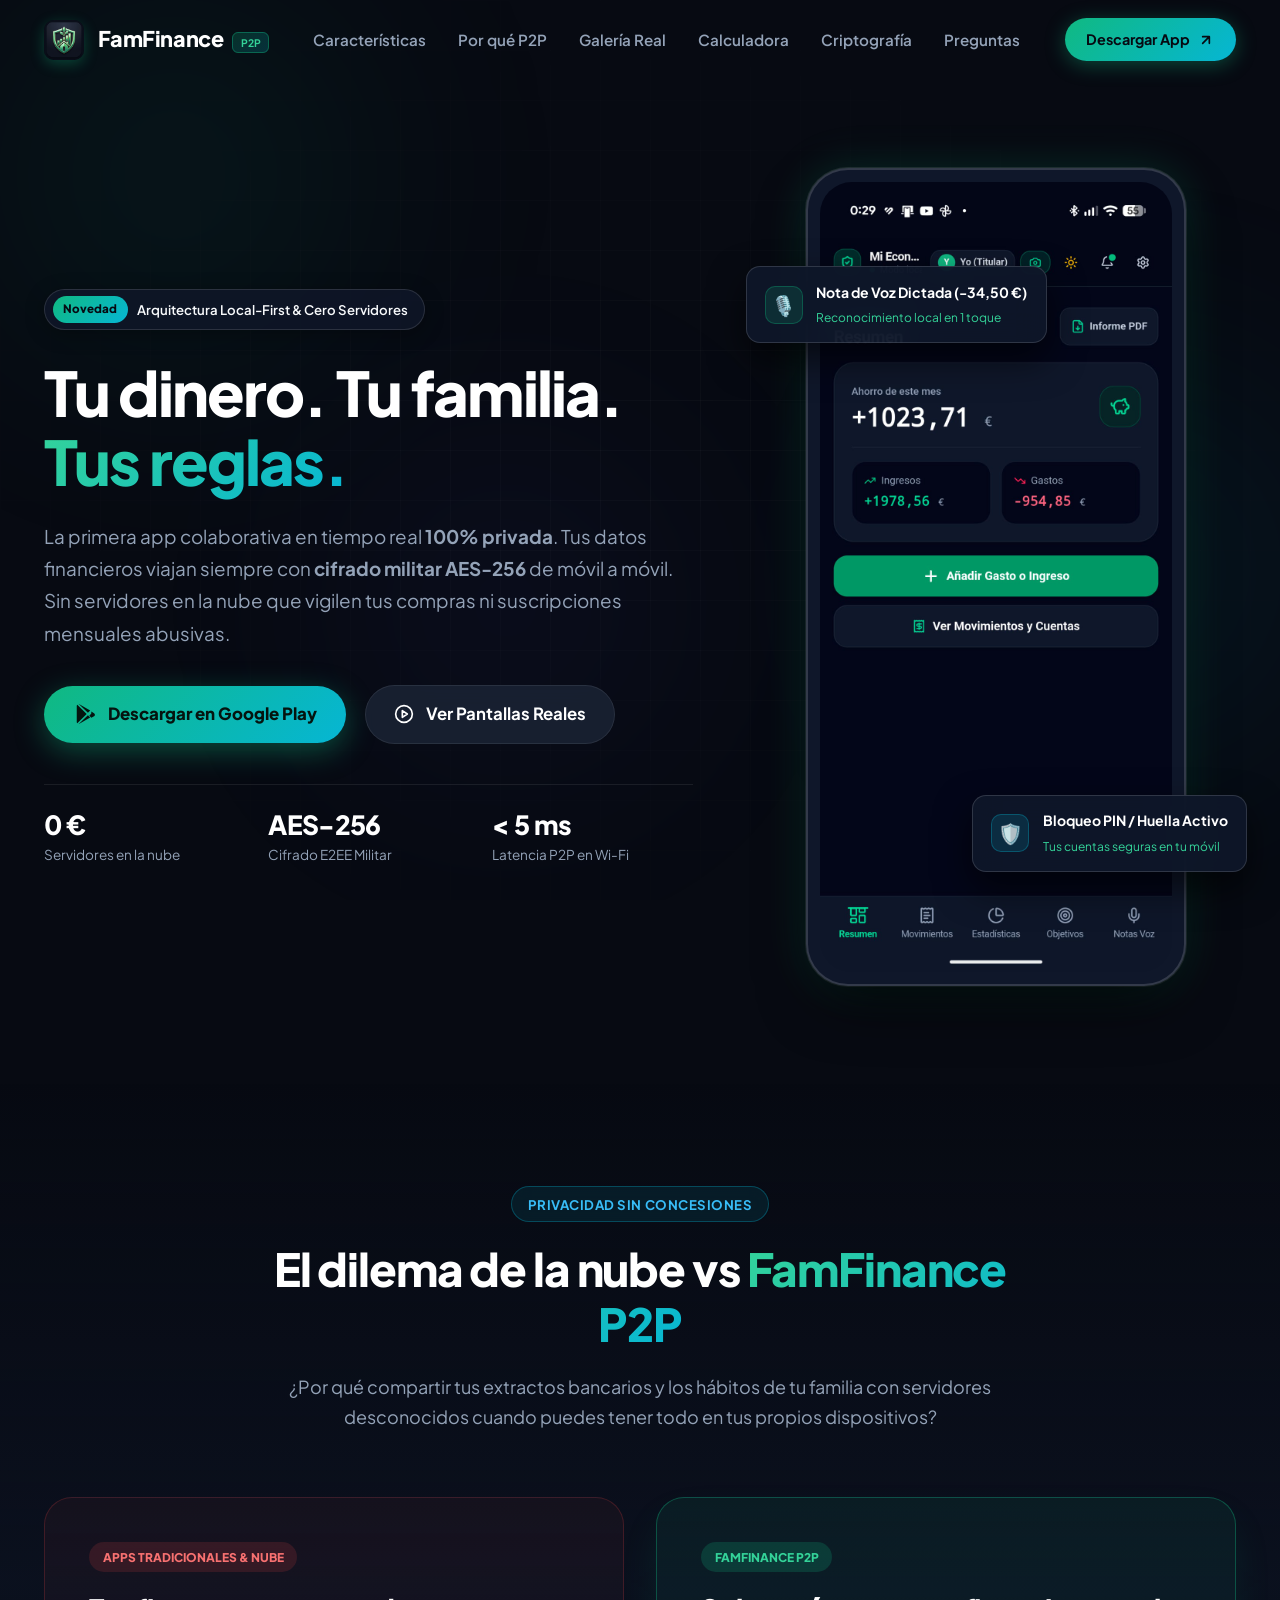
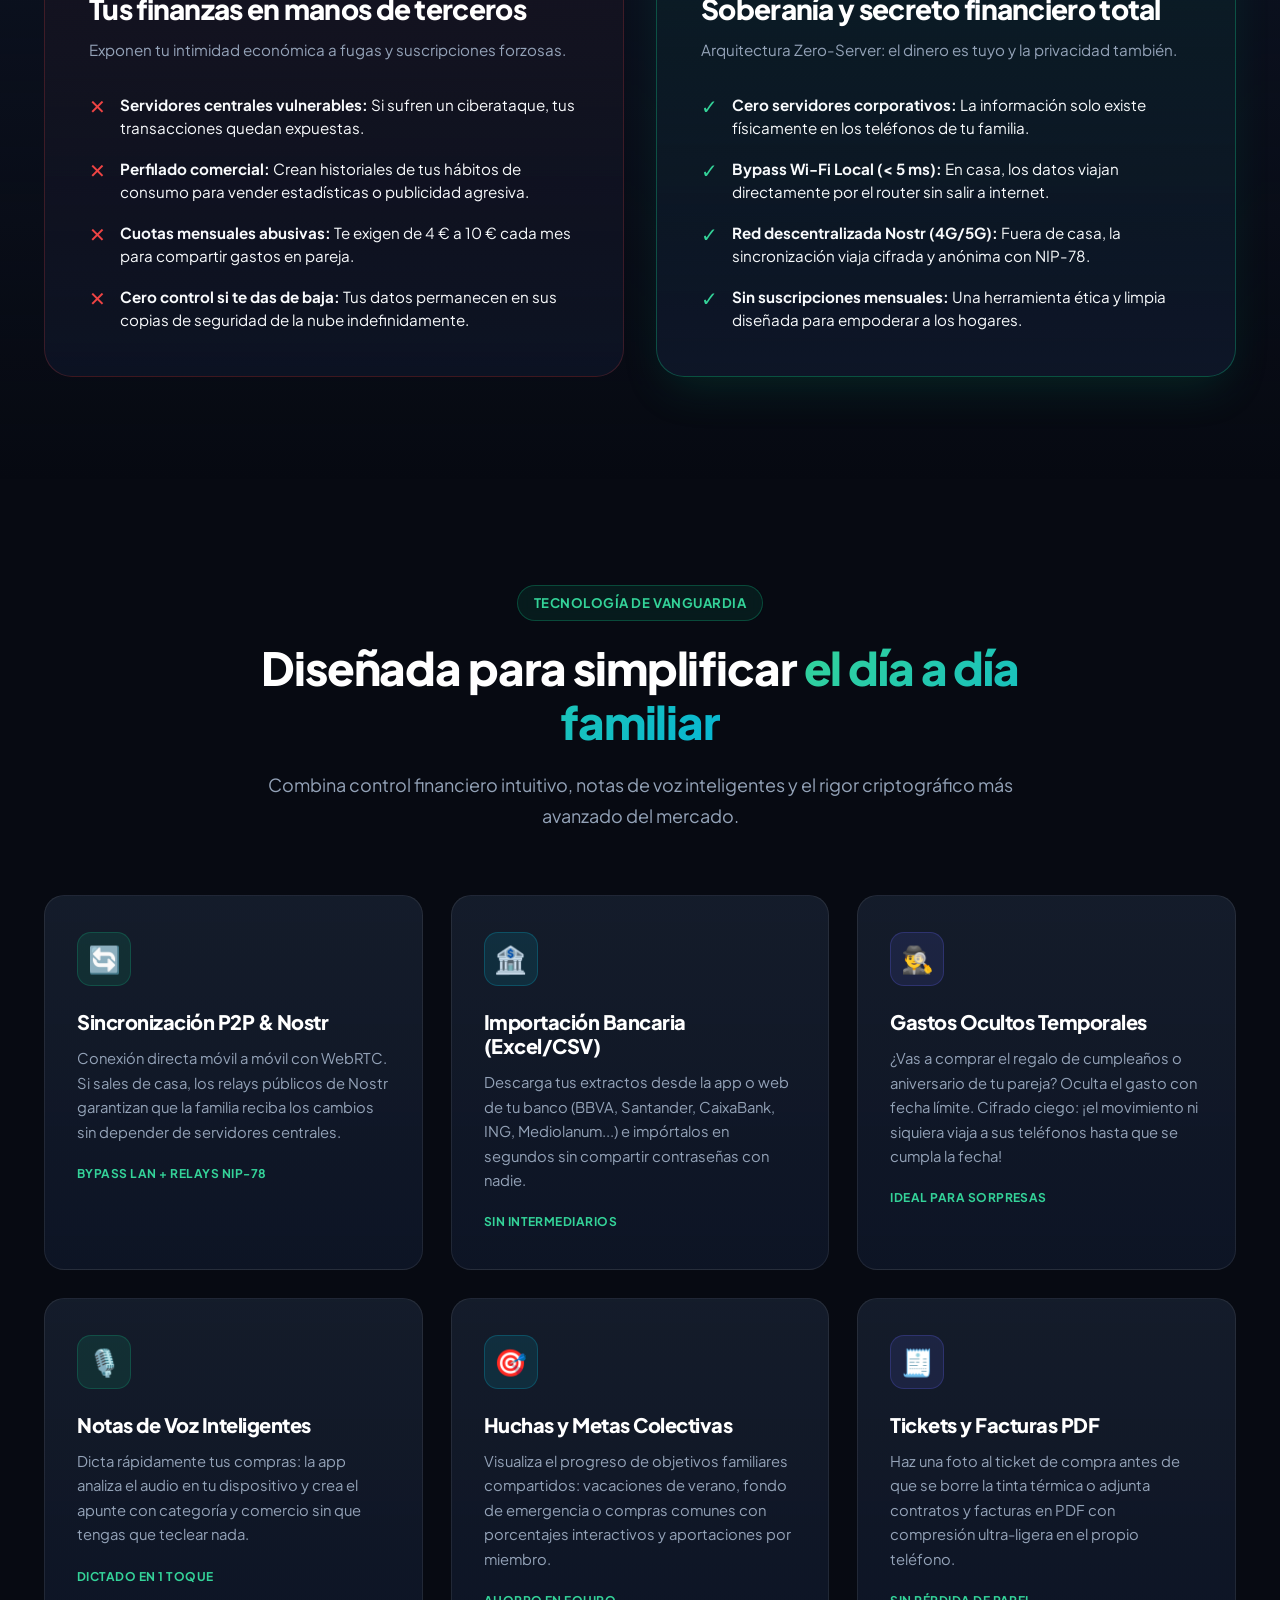
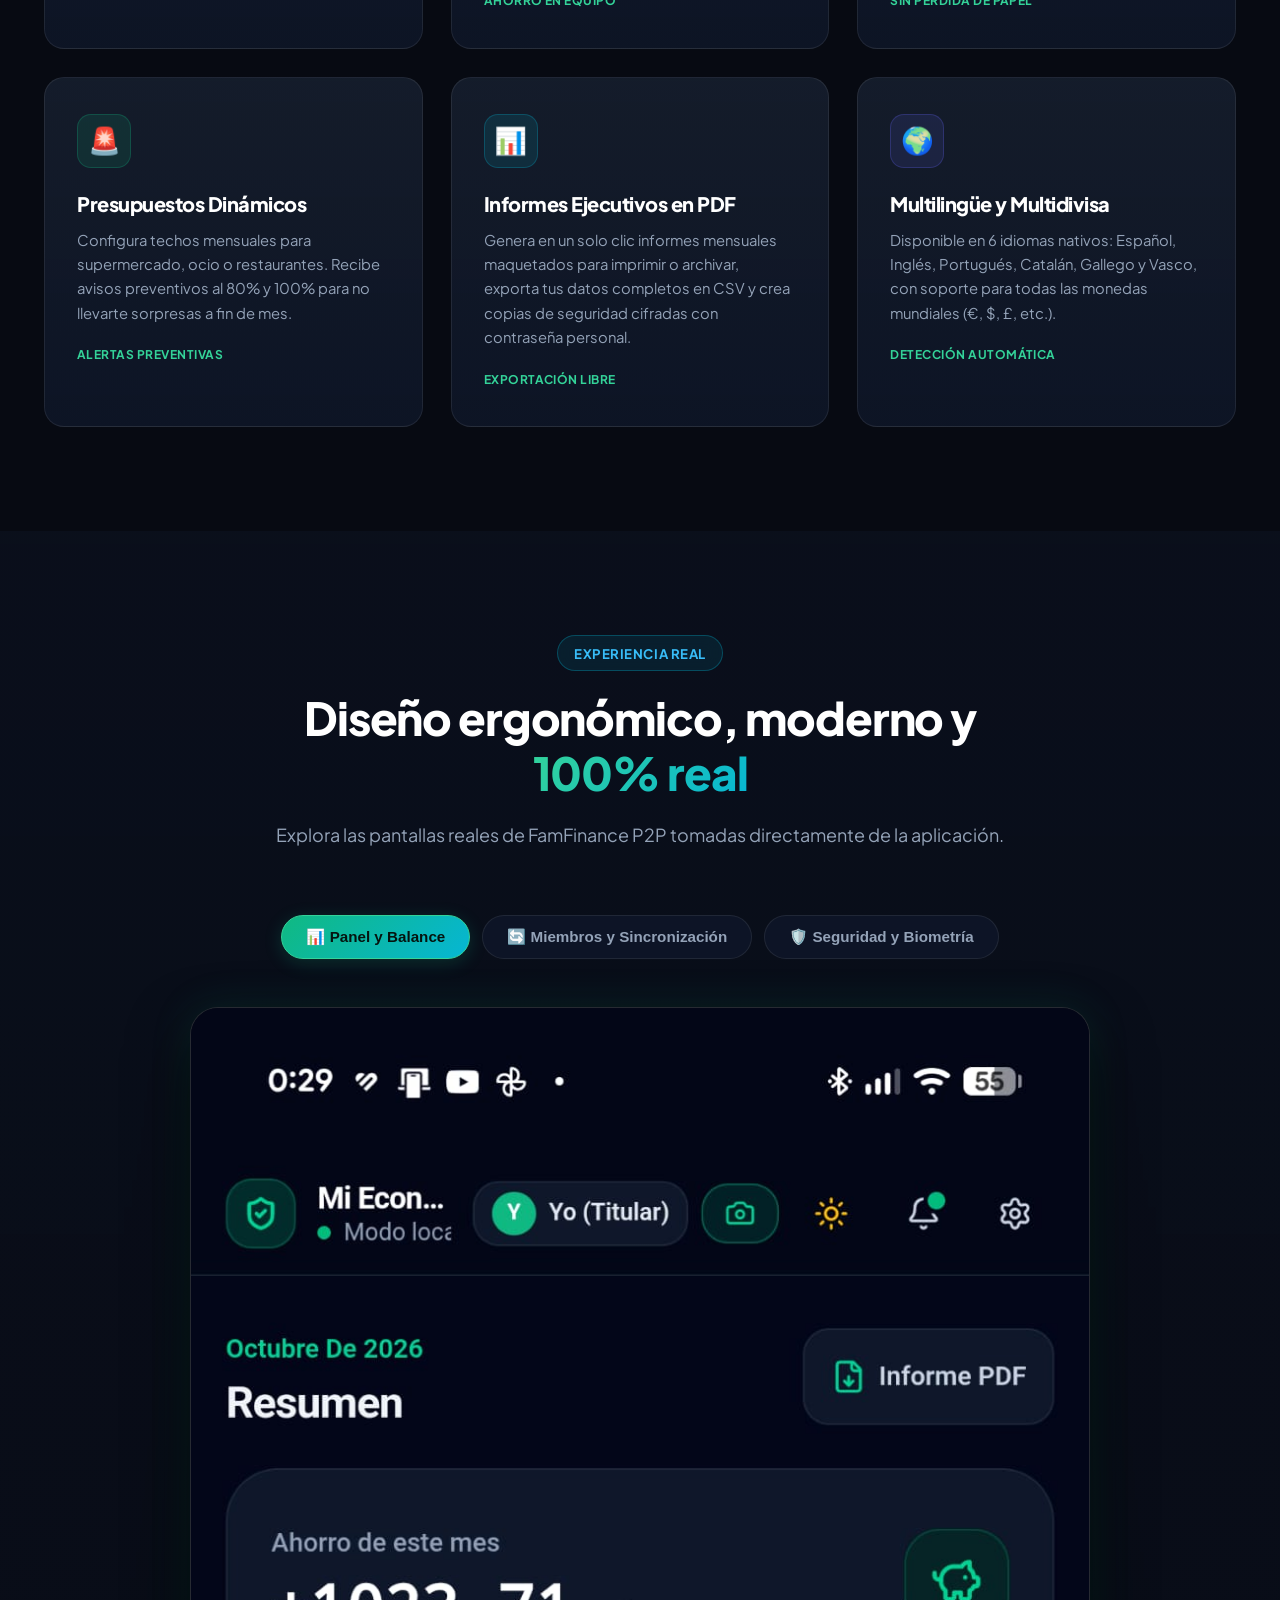
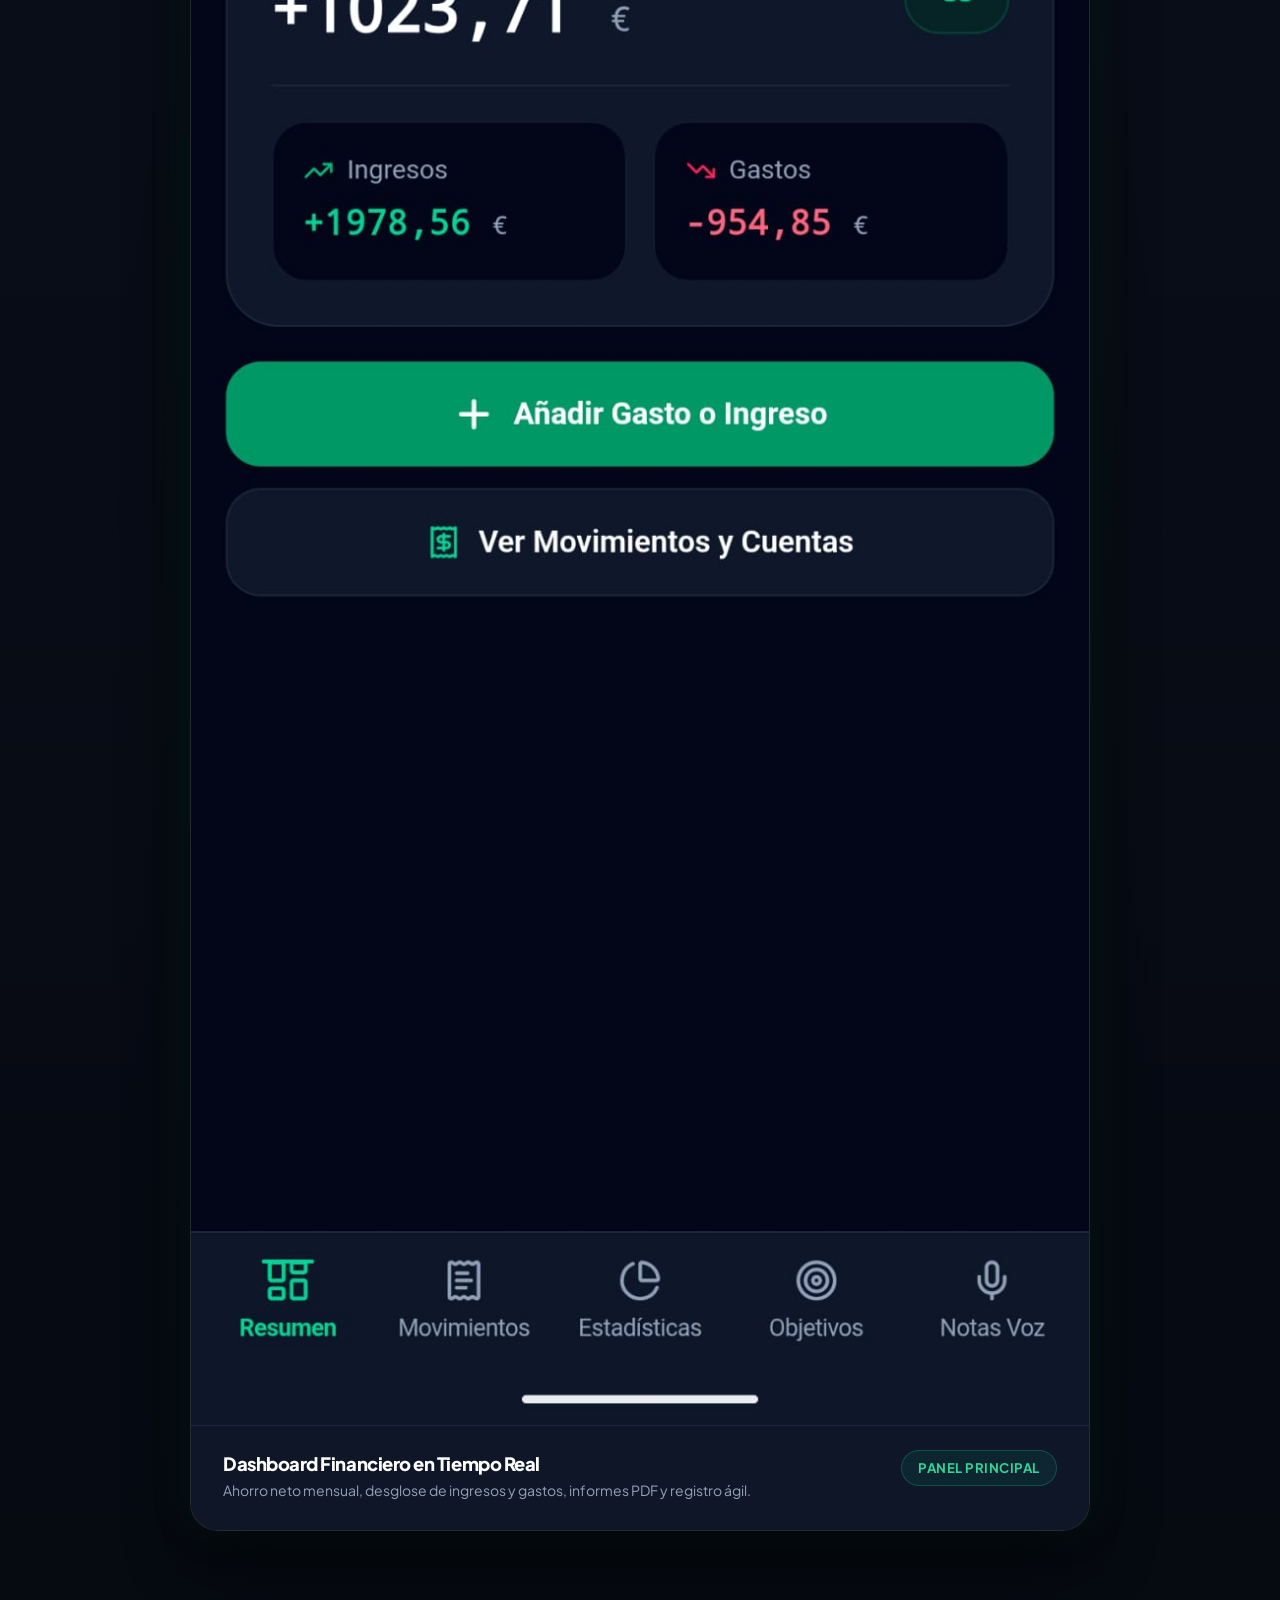
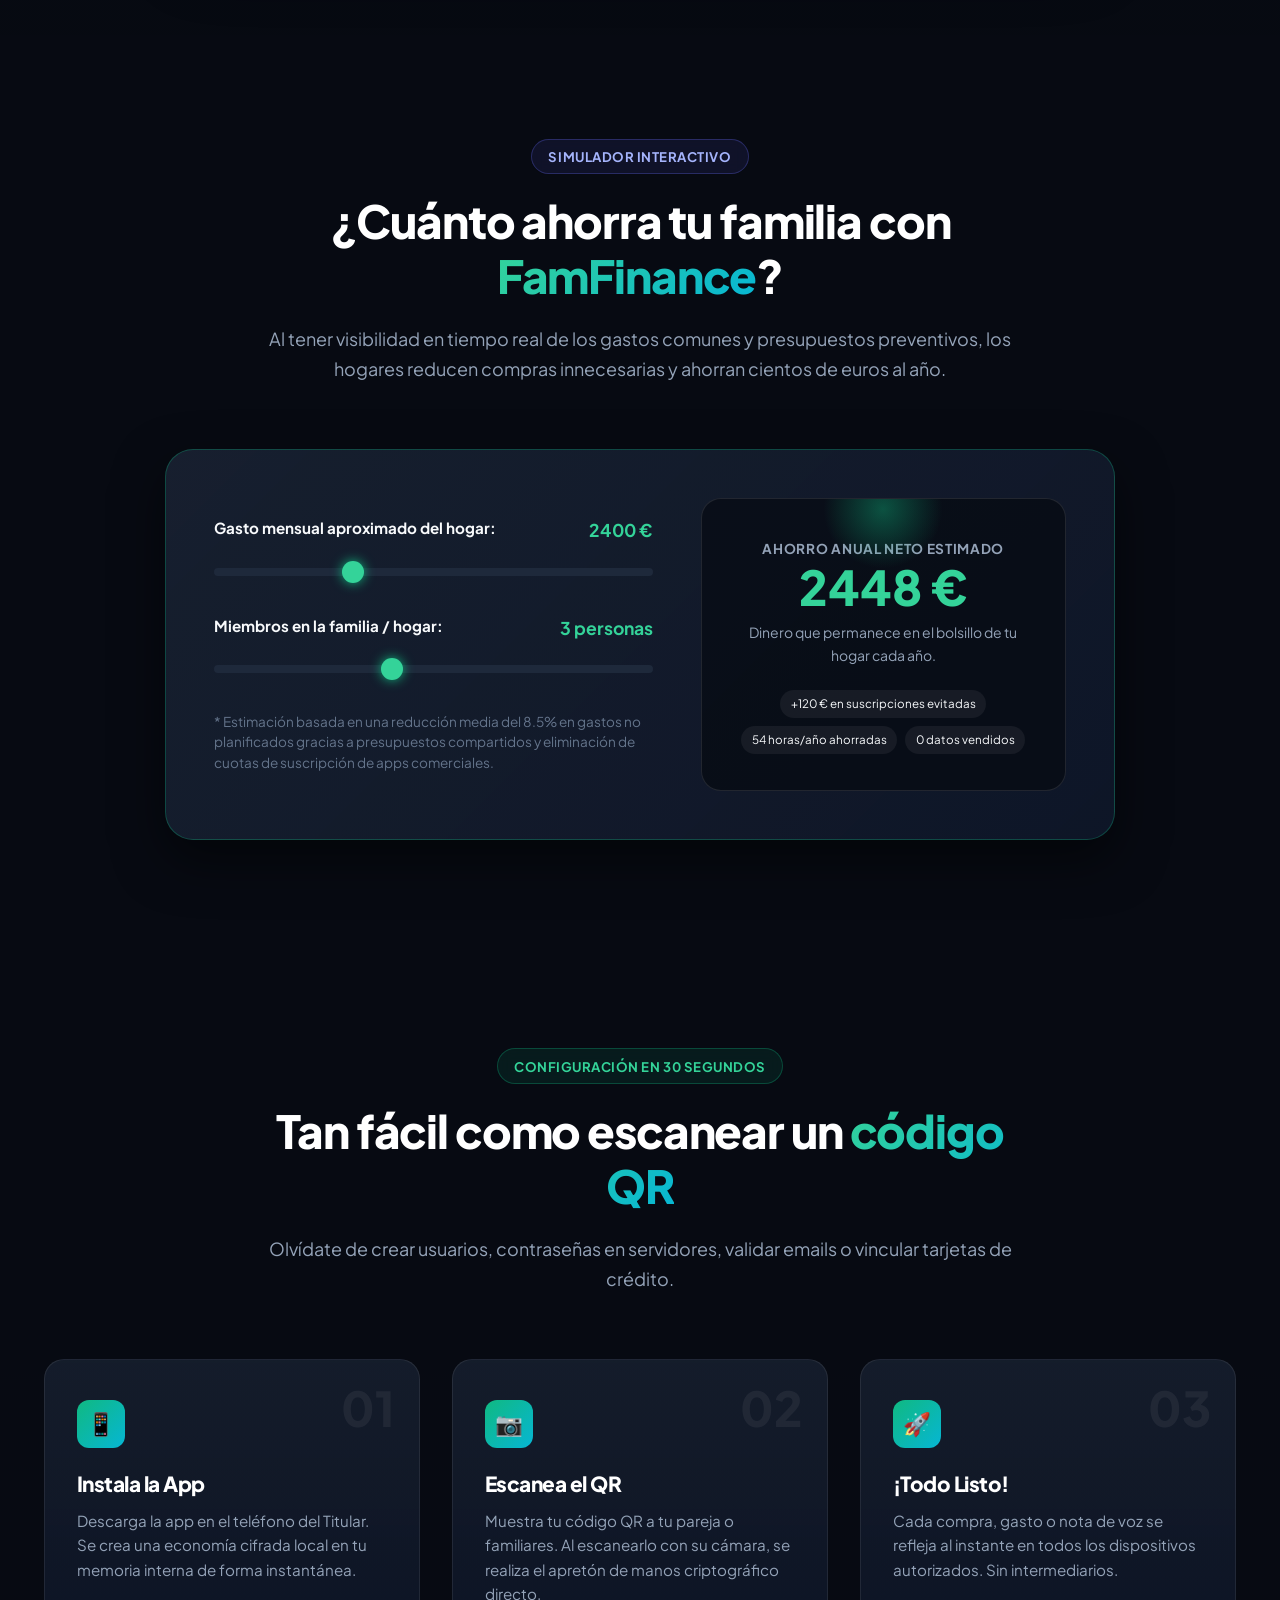
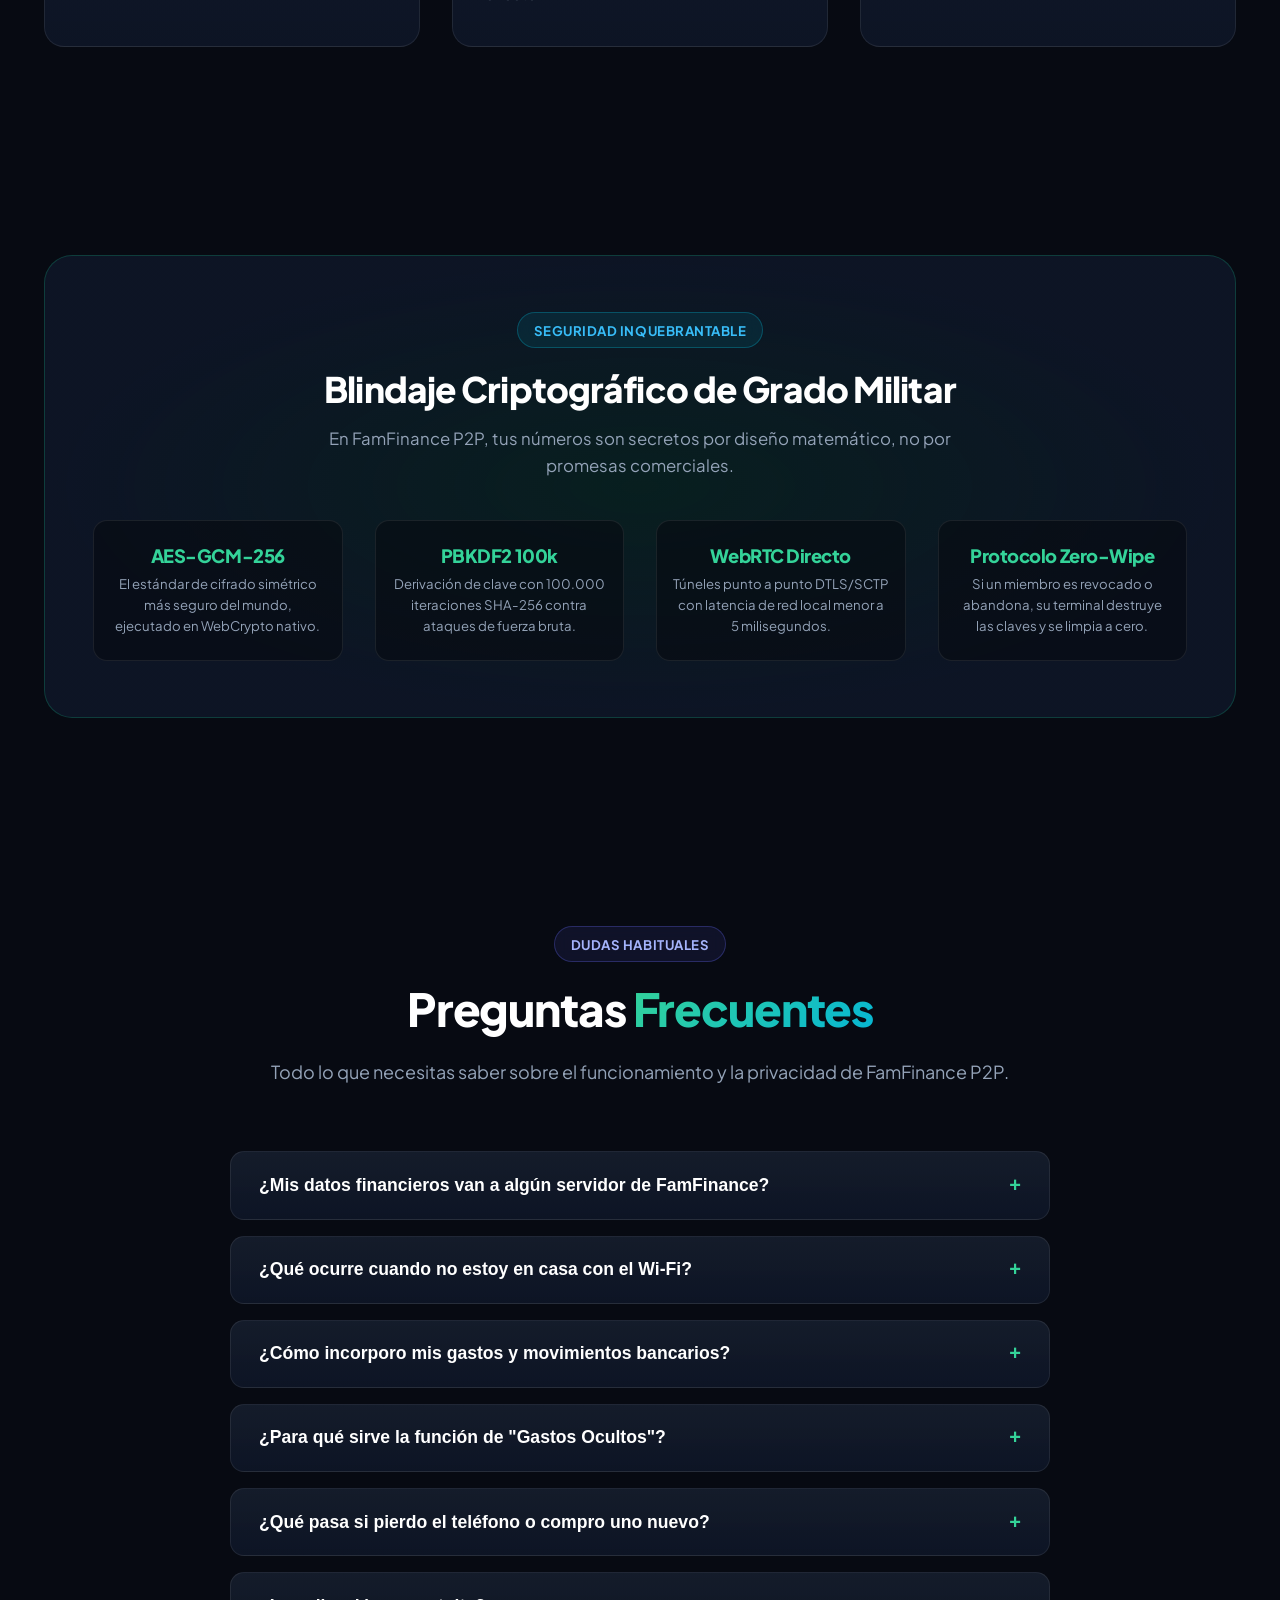
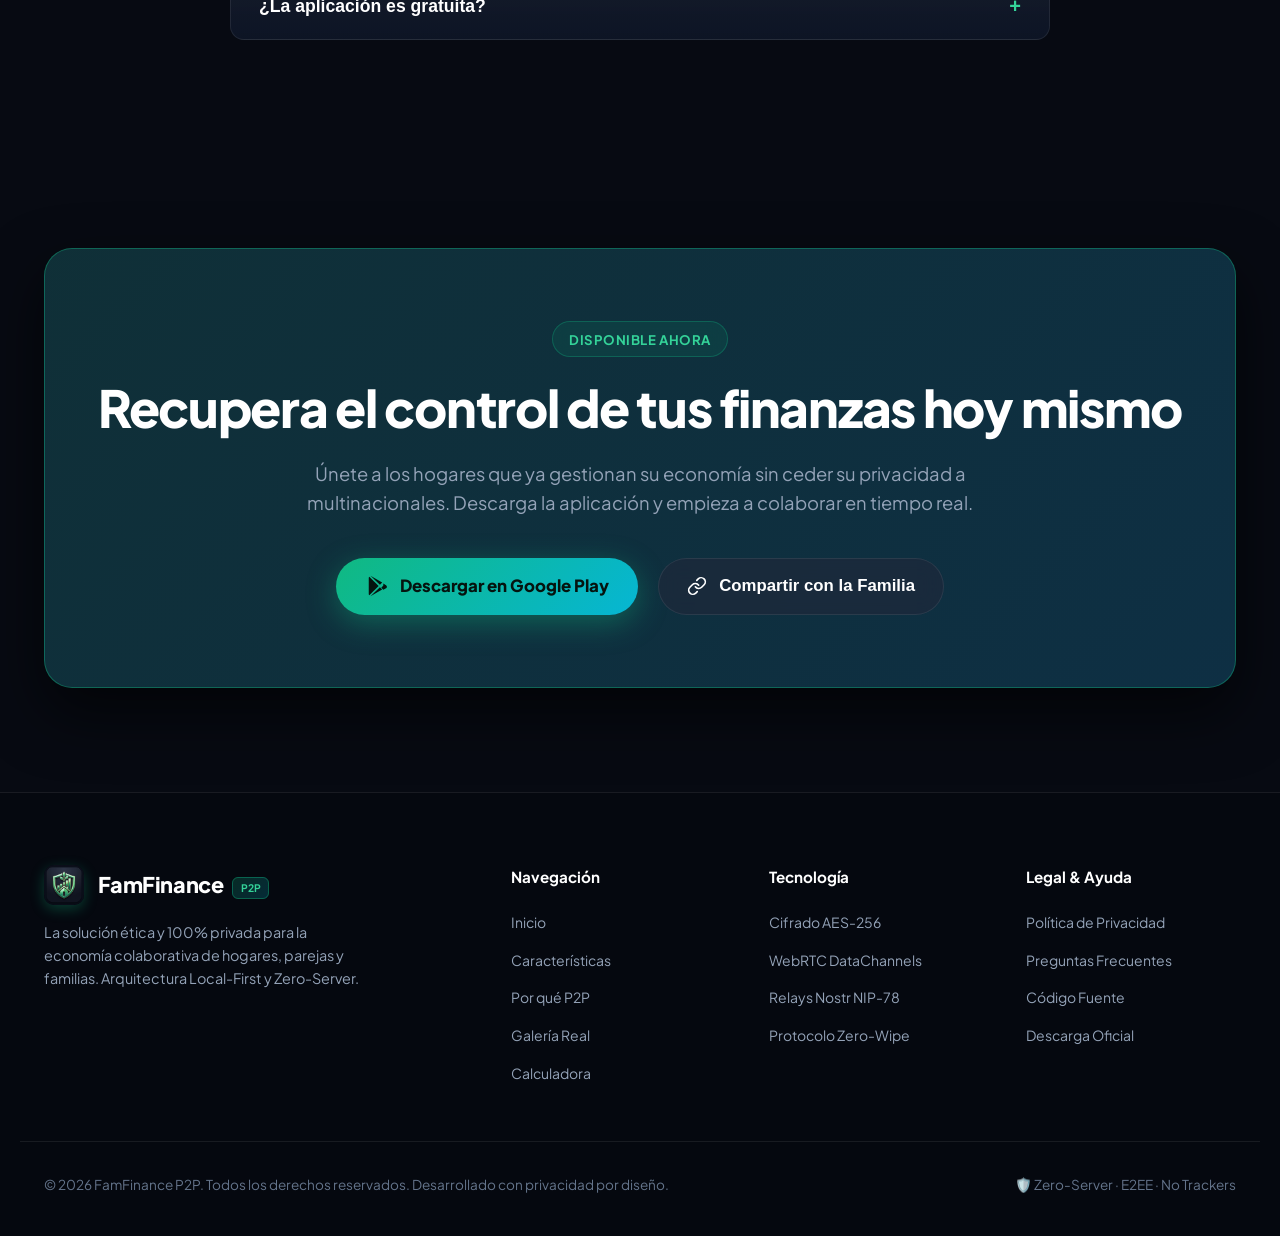
==== index.html @ a3e3767e "fix: actualizar capturas reales de la aplicacion y ajustar textos reales de importacion bancaria y p" ====
<!DOCTYPE html>
<html lang="es">
<head>
  <meta charset="UTF-8" />
  <meta name="viewport" content="width=device-width, initial-scale=1.0" />
  <title>FamFinance P2P — Tu dinero, tu familia, tus reglas | Finanzas Privadas Zero-Server</title>
  
  <!-- SEO Meta Tags -->
  <meta name="description" content="FamFinance P2P es la primera app española de finanzas colaborativas en tiempo real 100% privada. Sin servidores centrales, con cifrado AES-256 de extremo a extremo, sincronización por Wi-Fi y Nostr, notas de voz inteligentes e importación de extractos bancarios." />
  <meta name="keywords" content="finanzas familiares, app gastos compartidos, finanzas privadas, p2p, zero-server, cifrado aes-256, control de gastos parejas, importacion extractos bancarios, finanzas sin nube" />
  <meta name="author" content="FamFinance Team" />
  
  <!-- Open Graph / Facebook / WhatsApp -->
  <meta property="og:type" content="website" />
  <meta property="og:url" content="https://famfinance.app/" />
  <meta property="og:title" content="FamFinance P2P — La Revolución de la Economía Familiar Privada" />
  <meta property="og:description" content="Gestiona los gastos de tu hogar en tiempo real con tu pareja o familia. 100% privado, sin servidores en la nube y con sincronización directa de móvil a móvil." />
  <meta property="og:image" content="assets/banner.png" />

  <!-- Twitter Meta Tags -->
  <meta name="twitter:card" content="summary_large_image" />
  <meta name="twitter:title" content="FamFinance P2P — Tu Dinero, Tu Familia, Tus Reglas" />
  <meta name="twitter:description" content="Finanzas colaborativas sin servidores centrales. Cifrado militar AES-256, notas de voz y sincronización P2P directa." />
  <meta name="twitter:image" content="assets/banner.png" />

  <link rel="icon" type="image/png" href="assets/icon.png" />
  <link rel="preconnect" href="https://fonts.googleapis.com">
  <link rel="preconnect" href="https://fonts.gstatic.com" crossorigin>
  <link href="https://fonts.googleapis.com/css2?family=Plus+Jakarta+Sans:wght@400;500;600;700;800&display=swap" rel="stylesheet">
  <link rel="stylesheet" href="styles.css" />
</head>
<body>

  <!-- Ambient Animated Lighting -->
  <div class="bg-ambient-lights" aria-hidden="true">
    <div class="ambient-orb orb-1"></div>
    <div class="ambient-orb orb-2"></div>
    <div class="ambient-orb orb-3"></div>
    <div class="bg-grid-overlay"></div>
  </div>

  <!-- Header / Navigation Bar -->
  <header>
    <nav class="site-nav" id="siteNavbar">
      <div class="container nav-container">
        <a href="#inicio" class="brand-logo" id="navLogo">
          <img src="assets/icon.png" alt="FamFinance Logo" class="logo-img" width="40" height="40" />
          <span>FamFinance <span class="brand-badge">P2P</span></span>
        </a>

        <ul class="nav-links" id="navLinks">
          <li><a href="#caracteristicas" class="nav-link">Características</a></li>
          <li><a href="#comparativa" class="nav-link">Por qué P2P</a></li>
          <li><a href="#capturas" class="nav-link">Galería Real</a></li>
          <li><a href="#calculadora" class="nav-link">Calculadora</a></li>
          <li><a href="#seguridad" class="nav-link">Criptografía</a></li>
          <li><a href="#faq" class="nav-link">Preguntas</a></li>
        </ul>

        <div class="nav-actions">
          <a href="#descarga" class="btn-nav-cta" id="navCtaBtn">
            <span>Descargar App</span>
            <svg width="16" height="16" viewBox="0 0 24 24" fill="none" stroke="currentColor" stroke-width="2.5" stroke-linecap="round" stroke-linejoin="round"><path d="M7 17l9.2-9.2M17 17V7H7"/></svg>
          </a>
          <button class="mobile-toggle" id="mobileToggle" aria-label="Abrir menú de navegación">
            <svg width="24" height="24" viewBox="0 0 24 24" fill="none" stroke="currentColor" stroke-width="2"><path d="M4 6h16M4 12h16M4 18h16"/></svg>
          </button>
        </div>
      </div>
    </nav>
  </header>

  <main>
    <!-- HERO SECTION -->
    <section class="hero-section" id="inicio">
      <div class="container hero-grid">
        <div class="hero-content">
          <div class="hero-pill">
            <span class="hero-pill-badge">Novedad</span>
            <span>Arquitectura Local-First & Cero Servidores</span>
          </div>

          <h1 class="hero-title">
            Tu dinero. Tu familia. <br />
            <span class="gradient-text">Tus reglas.</span>
          </h1>

          <p class="hero-description">
            La primera app colaborativa en tiempo real <strong>100% privada</strong>. Tus datos financieros viajan siempre con <strong>cifrado militar AES-256</strong> de móvil a móvil. Sin servidores en la nube que vigilen tus compras ni suscripciones mensuales abusivas.
          </p>

          <div class="hero-cta-group">
            <a href="#descarga" class="btn-primary" id="heroDownloadBtn">
              <svg width="22" height="22" viewBox="0 0 24 24" fill="currentColor"><path d="M3.609 1.814L13.793 12 3.61 22.186a2.057 2.057 0 0 1-.61-1.46V3.274c0-.573.227-1.1.609-1.46zM15.207 13.414l2.42 2.42-12.756 7.378 10.336-9.798zm2.42-5.242l-2.42 2.42L4.871.794l12.756 7.378zM18.89 9.336l2.96 1.71a1.91 1.91 0 0 1 0 3.308l-2.96 1.71-2.18-2.18 2.18-2.548z"/></svg>
              <span>Descargar en Google Play</span>
            </a>
            
            <a href="#capturas" class="btn-secondary" id="heroDemoBtn">
              <svg width="20" height="20" viewBox="0 0 24 24" fill="none" stroke="currentColor" stroke-width="2" stroke-linecap="round" stroke-linejoin="round"><circle cx="12" cy="12" r="10"/><polygon points="10 8 16 12 10 16 10 8"/></svg>
              <span>Ver Pantallas Reales</span>
            </a>
          </div>

          <div class="hero-stats">
            <div class="stat-item">
              <h4>0 €</h4>
              <p>Servidores en la nube</p>
            </div>
            <div class="stat-item">
              <h4>AES-256</h4>
              <p>Cifrado E2EE Militar</p>
            </div>
            <div class="stat-item">
              <h4>&lt; 5 ms</h4>
              <p>Latencia P2P en Wi-Fi</p>
            </div>
          </div>
        </div>

        <!-- Phone Mockup Visual (Real Screenshot) -->
        <div class="hero-visual">
          <div class="mockup-container">
            <!-- Floating Real App Card 1 -->
            <div class="floating-card card-top-left">
              <div class="float-content">
                <div class="float-icon emerald">🎙️</div>
                <div class="float-text">
                  <strong>Nota de Voz Dictada (-34,50 €)</strong>
                  <span>Reconocimiento local en 1 toque</span>
                </div>
              </div>
            </div>

            <!-- Floating Real App Card 2 -->
            <div class="floating-card card-bottom-right">
              <div class="float-content">
                <div class="float-icon cyan">🛡️</div>
                <div class="float-text">
                  <strong>Bloqueo PIN / Huella Activo</strong>
                  <span>Tus cuentas seguras en tu móvil</span>
                </div>
              </div>
            </div>

            <div class="phone-frame">
              <div class="phone-screen">
                <img src="assets/screenshot-dashboard.jpg" alt="Captura real del panel de control de FamFinance P2P" width="360" height="780" loading="eager" />
              </div>
            </div>
          </div>
        </div>
      </div>
    </section>

    <!-- COMPARISON SECTION: TRADITIONAL VS P2P -->
    <section class="comparison-section" id="comparativa">
      <div class="container">
        <div class="section-header">
          <div class="section-badge blue">Privacidad Sin Concesiones</div>
          <h2 class="section-title">El dilema de la nube vs <span class="gradient-text">FamFinance P2P</span></h2>
          <p class="section-subtitle">
            ¿Por qué compartir tus extractos bancarios y los hábitos de tu familia con servidores desconocidos cuando puedes tener todo en tus propios dispositivos?
          </p>
        </div>

        <div class="comparison-grid">
          <!-- Apps Tradicionales -->
          <div class="compare-card danger">
            <span class="compare-badge">Apps Tradicionales & Nube</span>
            <h3 class="compare-title">Tus finanzas en manos de terceros</h3>
            <p class="compare-desc">Exponen tu intimidad económica a fugas y suscripciones forzosas.</p>
            
            <ul class="compare-list">
              <li>
                <span class="icon-x">✕</span>
                <span><strong>Servidores centrales vulnerables:</strong> Si sufren un ciberataque, tus transacciones quedan expuestas.</span>
              </li>
              <li>
                <span class="icon-x">✕</span>
                <span><strong>Perfilado comercial:</strong> Crean historiales de tus hábitos de consumo para vender estadísticas o publicidad agresiva.</span>
              </li>
              <li>
                <span class="icon-x">✕</span>
                <span><strong>Cuotas mensuales abusivas:</strong> Te exigen de 4 € a 10 € cada mes para compartir gastos en pareja.</span>
              </li>
              <li>
                <span class="icon-x">✕</span>
                <span><strong>Cero control si te das de baja:</strong> Tus datos permanecen en sus copias de seguridad de la nube indefinidamente.</span>
              </li>
            </ul>
          </div>

          <!-- FamFinance P2P -->
          <div class="compare-card success">
            <span class="compare-badge">FamFinance P2P</span>
            <h3 class="compare-title">Soberanía y secreto financiero total</h3>
            <p class="compare-desc">Arquitectura Zero-Server: el dinero es tuyo y la privacidad también.</p>

            <ul class="compare-list">
              <li>
                <span class="icon-check">✓</span>
                <span><strong>Cero servidores corporativos:</strong> La información solo existe físicamente en los teléfonos de tu familia.</span>
              </li>
              <li>
                <span class="icon-check">✓</span>
                <span><strong>Bypass Wi-Fi Local (&lt; 5 ms):</strong> En casa, los datos viajan directamente por el router sin salir a internet.</span>
              </li>
              <li>
                <span class="icon-check">✓</span>
                <span><strong>Red descentralizada Nostr (4G/5G):</strong> Fuera de casa, la sincronización viaja cifrada y anónima con NIP-78.</span>
              </li>
              <li>
                <span class="icon-check">✓</span>
                <span><strong>Sin suscripciones mensuales:</strong> Una herramienta ética y limpia diseñada para empoderar a los hogares.</span>
              </li>
            </ul>
          </div>
        </div>
      </div>
    </section>

    <!-- FEATURES SHOWCASE -->
    <section class="features-section" id="caracteristicas">
      <div class="container">
        <div class="section-header">
          <div class="section-badge">Tecnología de Vanguardia</div>
          <h2 class="section-title">Diseñada para simplificar <span class="gradient-text">el día a día familiar</span></h2>
          <p class="section-subtitle">
            Combina control financiero intuitivo, notas de voz inteligentes y el rigor criptográfico más avanzado del mercado.
          </p>
        </div>

        <div class="features-grid">
          <!-- Feature 1 -->
          <article class="feature-card">
            <div class="feature-icon-box">🔄</div>
            <h3>Sincronización P2P & Nostr</h3>
            <p>Conexión directa móvil a móvil con WebRTC. Si sales de casa, los relays públicos de Nostr garantizan que la familia reciba los cambios sin depender de servidores centrales.</p>
            <span class="feature-tag">Bypass LAN + Relays NIP-78</span>
          </article>

          <!-- Feature 2 -->
          <article class="feature-card">
            <div class="feature-icon-box cyan">🏦</div>
            <h3>Importación Bancaria (Excel/CSV)</h3>
            <p>Descarga tus extractos desde la app o web de tu banco (BBVA, Santander, CaixaBank, ING, Mediolanum...) e impórtalos en segundos sin compartir contraseñas con nadie.</p>
            <span class="feature-tag">Sin Intermediarios</span>
          </article>

          <!-- Feature 3 -->
          <article class="feature-card">
            <div class="feature-icon-box indigo">🕵️‍♂️</div>
            <h3>Gastos Ocultos Temporales</h3>
            <p>¿Vas a comprar el regalo de cumpleaños o aniversario de tu pareja? Oculta el gasto con fecha límite. Cifrado ciego: ¡el movimiento ni siquiera viaja a sus teléfonos hasta que se cumpla la fecha!</p>
            <span class="feature-tag">Ideal para Sorpresas</span>
          </article>

          <!-- Feature 4 -->
          <article class="feature-card">
            <div class="feature-icon-box">🎙️</div>
            <h3>Notas de Voz Inteligentes</h3>
            <p>Dicta rápidamente tus compras: la app analiza el audio en tu dispositivo y crea el apunte con categoría y comercio sin que tengas que teclear nada.</p>
            <span class="feature-tag">Dictado en 1 Toque</span>
          </article>

          <!-- Feature 5 -->
          <article class="feature-card">
            <div class="feature-icon-box cyan">🎯</div>
            <h3>Huchas y Metas Colectivas</h3>
            <p>Visualiza el progreso de objetivos familiares compartidos: vacaciones de verano, fondo de emergencia o compras comunes con porcentajes interactivos y aportaciones por miembro.</p>
            <span class="feature-tag">Ahorro en Equipo</span>
          </article>

          <!-- Feature 6 -->
          <article class="feature-card">
            <div class="feature-icon-box indigo">🧾</div>
            <h3>Tickets y Facturas PDF</h3>
            <p>Haz una foto al ticket de compra antes de que se borre la tinta térmica o adjunta contratos y facturas en PDF con compresión ultra-ligera en el propio teléfono.</p>
            <span class="feature-tag">Sin Pérdida de Papel</span>
          </article>

          <!-- Feature 7 -->
          <article class="feature-card">
            <div class="feature-icon-box">🚨</div>
            <h3>Presupuestos Dinámicos</h3>
            <p>Configura techos mensuales para supermercado, ocio o restaurantes. Recibe avisos preventivos al 80% y 100% para no llevarte sorpresas a fin de mes.</p>
            <span class="feature-tag">Alertas Preventivas</span>
          </article>

          <!-- Feature 8 -->
          <article class="feature-card">
            <div class="feature-icon-box cyan">📊</div>
            <h3>Informes Ejecutivos en PDF</h3>
            <p>Genera en un solo clic informes mensuales maquetados para imprimir o archivar, exporta tus datos completos en CSV y crea copias de seguridad cifradas con contraseña personal.</p>
            <span class="feature-tag">Exportación Libre</span>
          </article>

          <!-- Feature 9 -->
          <article class="feature-card">
            <div class="feature-icon-box indigo">🌍</div>
            <h3>Multilingüe y Multidivisa</h3>
            <p>Disponible en 6 idiomas nativos: Español, Inglés, Portugués, Catalán, Gallego y Vasco, con soporte para todas las monedas mundiales (€, $, £, etc.).</p>
            <span class="feature-tag">Detección Automática</span>
          </article>
        </div>
      </div>
    </section>

    <!-- REAL SCREENSHOTS GALLERY -->
    <section class="gallery-section" id="capturas">
      <div class="container">
        <div class="section-header">
          <div class="section-badge blue">Experiencia Real</div>
          <h2 class="section-title">Diseño ergonómico, moderno y <span class="gradient-text">100% real</span></h2>
          <p class="section-subtitle">
            Explora las pantallas reales de FamFinance P2P tomadas directamente de la aplicación.
          </p>
        </div>

        <div class="tabs-container">
          <button class="tab-btn active" data-target="viewDashboard">
            <span>📊 Panel y Balance</span>
          </button>
          <button class="tab-btn" data-target="viewP2p">
            <span>🔄 Miembros y Sincronización</span>
          </button>
          <button class="tab-btn" data-target="viewBanks">
            <span>🛡️ Seguridad y Biometría</span>
          </button>
        </div>

        <div class="gallery-display">
          <!-- View 1: Real Dashboard -->
          <div class="gallery-view active" id="viewDashboard">
            <img src="assets/screenshot-dashboard.jpg" alt="Captura real del panel de balance de FamFinance" width="900" height="1950" loading="lazy" />
            <div class="gallery-caption">
              <div>
                <h4>Dashboard Financiero en Tiempo Real</h4>
                <p>Ahorro neto mensual, desglose de ingresos y gastos, informes PDF y registro ágil.</p>
              </div>
              <span class="section-badge">Panel Principal</span>
            </div>
          </div>

          <!-- View 2: Real P2P Members -->
          <div class="gallery-view" id="viewP2p">
            <img src="assets/screenshot-p2p.jpg" alt="Captura real de gestión de miembros y vínculo QR" width="900" height="1950" loading="lazy" />
            <div class="gallery-caption">
              <div>
                <h4>Vínculo Familiar Instantáneo por Código QR</h4>
                <p>Emparejamiento directo entre teléfonos autorizados por el Titular sin servidores centrales.</p>
              </div>
              <span class="section-badge blue">Red P2P</span>
            </div>
          </div>

          <!-- View 3: Real Security & Biometrics -->
          <div class="gallery-view" id="viewBanks">
            <img src="assets/screenshot-banks.jpg" alt="Captura real de ajustes de seguridad, bloqueo con huella y configuración" width="900" height="1950" loading="lazy" />
            <div class="gallery-caption">
              <div>
                <h4>Protección Biométrica y Control del Hogar</h4>
                <p>Bloqueo con huella dactilar o PIN local, moneda, modo oscuro y copias de seguridad cifradas.</p>
              </div>
              <span class="section-badge purple">Blindaje Local</span>
            </div>
          </div>
        </div>
      </div>
    </section>

    <!-- INTERACTIVE SAVINGS CALCULATOR -->
    <section class="calculator-section" id="calculadora">
      <div class="container">
        <div class="section-header">
          <div class="section-badge purple">Simulador Interactivo</div>
          <h2 class="section-title">¿Cuánto ahorra tu familia con <span class="gradient-text">FamFinance</span>?</h2>
          <p class="section-subtitle">
            Al tener visibilidad en tiempo real de los gastos comunes y presupuestos preventivos, los hogares reducen compras innecesarias y ahorran cientos de euros al año.
          </p>
        </div>

        <div class="calculator-card">
          <div class="calc-grid">
            <div class="calc-inputs">
              <!-- Slider 1 -->
              <div class="calc-control">
                <div class="calc-label">
                  <span>Gasto mensual aproximado del hogar:</span>
                  <span id="budgetValue">2.400 €</span>
                </div>
                <input type="range" id="calcBudget" min="800" max="6000" step="100" value="2400" aria-label="Gasto mensual del hogar" />
              </div>

              <!-- Slider 2 -->
              <div class="calc-control">
                <div class="calc-label">
                  <span>Miembros en la familia / hogar:</span>
                  <span id="membersValue">3 personas</span>
                </div>
                <input type="range" id="calcMembers" min="1" max="6" step="1" value="3" aria-label="Miembros de la familia" />
              </div>

              <p style="color: var(--text-muted); font-size: 0.85rem; line-height: 1.5;">
                * Estimación basada en una reducción media del 8.5% en gastos no planificados gracias a presupuestos compartidos y eliminación de cuotas de suscripción de apps comerciales.
              </p>
            </div>

            <div class="calc-result-box">
              <span class="calc-result-title">Ahorro anual neto estimado</span>
              <div class="calc-big-number" id="calcResultAmount">2.448 €</div>
              <p>Dinero que permanece en el bolsillo de tu hogar cada año.</p>

              <div class="calc-badge-row">
                <span class="calc-badge" id="calcSubsSaved">+60 € en suscripciones evitadas</span>
                <span class="calc-badge" id="calcHoursSaved">54 horas/año ahorradas</span>
                <span class="calc-badge">0 datos vendidos</span>
              </div>
            </div>
          </div>
        </div>
      </div>
    </section>

    <!-- HOW IT WORKS -->
    <section class="steps-section" id="como-funciona">
      <div class="container">
        <div class="section-header">
          <div class="section-badge">Configuración en 30 Segundos</div>
          <h2 class="section-title">Tan fácil como escanear un <span class="gradient-text">código QR</span></h2>
          <p class="section-subtitle">
            Olvídate de crear usuarios, contraseñas en servidores, validar emails o vincular tarjetas de crédito.
          </p>
        </div>

        <div class="steps-grid">
          <div class="step-card">
            <span class="step-number">01</span>
            <div class="step-icon">📱</div>
            <h3>Instala la App</h3>
            <p>Descarga la app en el teléfono del Titular. Se crea una economía cifrada local en tu memoria interna de forma instantánea.</p>
          </div>

          <div class="step-card">
            <span class="step-number">02</span>
            <div class="step-icon">📷</div>
            <h3>Escanea el QR</h3>
            <p>Muestra tu código QR a tu pareja o familiares. Al escanearlo con su cámara, se realiza el apretón de manos criptográfico directo.</p>
          </div>

          <div class="step-card">
            <span class="step-number">03</span>
            <div class="step-icon">🚀</div>
            <h3>¡Todo Listo!</h3>
            <p>Cada compra, gasto o nota de voz se refleja al instante en todos los dispositivos autorizados. Sin intermediarios.</p>
          </div>
        </div>
      </div>
    </section>

    <!-- CRYPTOGRAPHY & SECURITY -->
    <section class="security-section" id="seguridad">
      <div class="container">
        <div class="security-banner">
          <div style="text-align: center; max-width: 680px; margin: 0 auto;">
            <div class="section-badge blue">Seguridad Inquebrantable</div>
            <h2 style="font-size: 2.2rem; margin-bottom: 1rem;">Blindaje Criptográfico de Grado Militar</h2>
            <p style="color: var(--text-secondary); font-size: 1.05rem;">
              En FamFinance P2P, tus números son secretos por diseño matemático, no por promesas comerciales.
            </p>
          </div>

          <div class="security-grid">
            <div class="sec-pill">
              <h4>AES-GCM-256</h4>
              <p>El estándar de cifrado simétrico más seguro del mundo, ejecutado en WebCrypto nativo.</p>
            </div>

            <div class="sec-pill">
              <h4>PBKDF2 100k</h4>
              <p>Derivación de clave con 100.000 iteraciones SHA-256 contra ataques de fuerza bruta.</p>
            </div>

            <div class="sec-pill">
              <h4>WebRTC Directo</h4>
              <p>Túneles punto a punto DTLS/SCTP con latencia de red local menor a 5 milisegundos.</p>
            </div>

            <div class="sec-pill">
              <h4>Protocolo Zero-Wipe</h4>
              <p>Si un miembro es revocado o abandona, su terminal destruye las claves y se limpia a cero.</p>
            </div>
          </div>
        </div>
      </div>
    </section>

    <!-- FAQ SECTION -->
    <section class="faq-section" id="faq">
      <div class="container">
        <div class="section-header">
          <div class="section-badge purple">Dudas Habituales</div>
          <h2 class="section-title">Preguntas <span class="gradient-text">Frecuentes</span></h2>
          <p class="section-subtitle">
            Todo lo que necesitas saber sobre el funcionamiento y la privacidad de FamFinance P2P.
          </p>
        </div>

        <div class="faq-container">
          <!-- FAQ 1 -->
          <div class="faq-item">
            <button class="faq-question">
              <span>¿Mis datos financieros van a algún servidor de FamFinance?</span>
              <span class="faq-icon">+</span>
            </button>
            <div class="faq-answer">
              <p><strong>Absolutamente no.</strong> FamFinance P2P no tiene servidor propio ni base de datos central en la nube. Tus datos se guardan exclusivamente en el almacenamiento físico de los teléfonos de tu familia. Ni siquiera los desarrolladores de la app tenemos forma de acceder o conocer tus gastos.</p>
            </div>
          </div>

          <!-- FAQ 2 -->
          <div class="faq-item">
            <button class="faq-question">
              <span>¿Qué ocurre cuando no estoy en casa con el Wi-Fi?</span>
              <span class="faq-icon">+</span>
            </button>
            <div class="faq-answer">
              <p>Cuando estás fuera de casa en 4G o 5G, la aplicación utiliza la red pública y descentralizada de relays de <strong>Nostr</strong> mediante eventos efímeros cifrados (NIP-78). Los paquetes viajan con un identificador ciego que nadie puede descifrar, y en cuanto vuelves a la red local se reactiva el bypass P2P directo.</p>
            </div>
          </div>

          <!-- FAQ 3 -->
          <div class="faq-item">
            <button class="faq-question">
              <span>¿Cómo incorporo mis gastos y movimientos bancarios?</span>
              <span class="faq-icon">+</span>
            </button>
            <div class="faq-answer">
              <p>Puedes registrar compras sobre la marcha dictándolas con tu voz, fotografiando tickets y facturas en PDF, o importando directamente extractos en formato Excel (XLSX) o CSV descargados desde la app o web de tu banco. FamFinance nunca te pide contraseñas bancarias: tú mantienes el control absoluto.</p>
            </div>
          </div>

          <!-- FAQ 4 -->
          <div class="faq-item">
            <button class="faq-question">
              <span>¿Para qué sirve la función de "Gastos Ocultos"?</span>
              <span class="faq-icon">+</span>
            </button>
            <div class="faq-answer">
              <p>Está diseñada para regalos o sorpresas familiares. Como Titular, puedes registrar una compra marcándola como oculta con una fecha límite (por ejemplo, el día del cumpleaños). Criptográficamente, el gasto se retiene y <strong>ni siquiera viaja</strong> a los teléfonos de los otros miembros hasta que se cumpla la fecha de revelación.</p>
            </div>
          </div>

          <!-- FAQ 5 -->
          <div class="faq-item">
            <button class="faq-question">
              <span>¿Qué pasa si pierdo el teléfono o compro uno nuevo?</span>
              <span class="faq-icon">+</span>
            </button>
            <div class="faq-answer">
              <p>Al ser un sistema colaborativo, la base contable completa sigue residiendo en los teléfonos del resto de tu familia. Solo tienes que instalar la app en el nuevo teléfono y volver a vincularte por QR. Además, puedes generar en cualquier momento una copia de seguridad cifrada con tu propia contraseña personal.</p>
            </div>
          </div>

          <!-- FAQ 6 -->
          <div class="faq-item">
            <button class="faq-question">
              <span>¿La aplicación es gratuita?</span>
              <span class="faq-icon">+</span>
            </button>
            <div class="faq-answer">
              <p>Sí, la aplicación es completamente funcional y gratuita con todas sus capacidades colaborativas. Para quienes deseen apoyar el desarrollo, existe una versión FamFinance Pro de pago único (sin cuotas mensuales recurrentes) que retira la discreta publicidad para toda la familia de por vida.</p>
            </div>
          </div>
        </div>
      </div>
    </section>

    <!-- FINAL DOWNLOAD CTA -->
    <section class="cta-section" id="descarga">
      <div class="container">
        <div class="cta-box">
          <div class="section-badge">Disponible Ahora</div>
          <h2>Recupera el control de tus finanzas hoy mismo</h2>
          <p>
            Únete a los hogares que ya gestionan su economía sin ceder su privacidad a multinacionales. Descarga la aplicación y empieza a colaborar en tiempo real.
          </p>

          <div class="cta-buttons">
            <a href="https://play.google.com/store/apps/details?id=com.famfinance.p2p" class="btn-primary" target="_blank" rel="noopener noreferrer">
              <svg width="22" height="22" viewBox="0 0 24 24" fill="currentColor"><path d="M3.609 1.814L13.793 12 3.61 22.186a2.057 2.057 0 0 1-.61-1.46V3.274c0-.573.227-1.1.609-1.46zM15.207 13.414l2.42 2.42-12.756 7.378 10.336-9.798zm2.42-5.242l-2.42 2.42L4.871.794l12.756 7.378zM18.89 9.336l2.96 1.71a1.91 1.91 0 0 1 0 3.308l-2.96 1.71-2.18-2.18 2.18-2.548z"/></svg>
              <span>Descargar en Google Play</span>
            </a>

            <button class="btn-secondary" onclick="window.copyShareLink()">
              <svg width="20" height="20" viewBox="0 0 24 24" fill="none" stroke="currentColor" stroke-width="2" stroke-linecap="round" stroke-linejoin="round"><path d="M10 13a5 5 0 0 0 7.54.54l3-3a5 5 0 0 0-7.07-7.07l-1.72 1.71"/><path d="M14 11a5 5 0 0 0-7.54-.54l-3 3a5 5 0 0 0 7.07 7.07l1.71-1.71"/></svg>
              <span>Compartir con la Familia</span>
            </button>
          </div>
        </div>
      </div>
    </section>
  </main>

  <!-- FOOTER -->
  <footer class="site-footer">
    <div class="container footer-grid">
      <div class="footer-brand">
        <a href="#inicio" class="brand-logo">
          <img src="assets/icon.png" alt="FamFinance Logo" class="logo-img" width="34" height="34" />
          <span>FamFinance <span class="brand-badge">P2P</span></span>
        </a>
        <p>
          La solución ética y 100% privada para la economía colaborativa de hogares, parejas y familias. Arquitectura Local-First y Zero-Server.
        </p>
      </div>

      <div class="footer-col">
        <h5>Navegación</h5>
        <ul class="footer-links">
          <li><a href="#inicio">Inicio</a></li>
          <li><a href="#caracteristicas">Características</a></li>
          <li><a href="#comparativa">Por qué P2P</a></li>
          <li><a href="#capturas">Galería Real</a></li>
          <li><a href="#calculadora">Calculadora</a></li>
        </ul>
      </div>

      <div class="footer-col">
        <h5>Tecnología</h5>
        <ul class="footer-links">
          <li><a href="#seguridad">Cifrado AES-256</a></li>
          <li><a href="#seguridad">WebRTC DataChannels</a></li>
          <li><a href="#seguridad">Relays Nostr NIP-78</a></li>
          <li><a href="#seguridad">Protocolo Zero-Wipe</a></li>
        </ul>
      </div>

      <div class="footer-col">
        <h5>Legal & Ayuda</h5>
        <ul class="footer-links">
          <li><a href="politica-privacidad.html">Política de Privacidad</a></li>
          <li><a href="#faq">Preguntas Frecuentes</a></li>
          <li><a href="https://github.com/nachocr26/famfinance" target="_blank" rel="noopener noreferrer">Código Fuente</a></li>
          <li><a href="#descarga">Descarga Oficial</a></li>
        </ul>
      </div>
    </div>

    <div class="container footer-bottom">
      <p>&copy; 2026 FamFinance P2P. Todos los derechos reservados. Desarrollado con privacidad por diseño.</p>
      <p>🛡️ Zero-Server · E2EE · No Trackers</p>
    </div>
  </footer>

  <script src="script.js"></script>
</body>
</html>
---- styles.css ----
/* ==========================================================================
   FamFinance P2P — Landing Page Premium Stylesheet
   Design System: Modern Dark Mode, Ambient Glows, Glassmorphism & High-End UX
   ========================================================================== */

:root {
  /* Color Palette */
  --bg-dark: #070a12;
  --bg-card: rgba(15, 23, 42, 0.75);
  --bg-card-hover: rgba(30, 41, 59, 0.85);
  --bg-card-solid: #0f172a;
  --border-subtle: rgba(255, 255, 255, 0.08);
  --border-highlight: rgba(16, 185, 129, 0.35);
  --border-glow: rgba(56, 189, 248, 0.25);
  
  /* Text colors */
  --text-primary: #f8fafc;
  --text-secondary: #94a3b8;
  --text-muted: #64748b;
  --text-white: #ffffff;
  
  /* Brand Accents */
  --emerald-main: #10b981;
  --emerald-light: #34d399;
  --emerald-glow: rgba(16, 185, 129, 0.2);
  --cyan-main: #06b6d4;
  --cyan-light: #38bdf8;
  --cyan-glow: rgba(6, 182, 212, 0.2);
  --indigo-accent: #6366f1;
  --amber-accent: #f59e0b;
  --danger-accent: #ef4444;
  
  /* Gradients */
  --gradient-brand: linear-gradient(135deg, #10b981 0%, #06b6d4 100%);
  --gradient-glow: linear-gradient(135deg, rgba(16, 185, 129, 0.15) 0%, rgba(6, 182, 212, 0.15) 100%);
  --gradient-text: linear-gradient(135deg, #ffffff 0%, #cbd5e1 50%, #94a3b8 100%);
  --gradient-emerald-text: linear-gradient(135deg, #34d399 0%, #06b6d4 100%);
  --gradient-card: linear-gradient(180deg, rgba(30, 41, 59, 0.6) 0%, rgba(15, 23, 42, 0.8) 100%);
  
  /* Layout & Geometry */
  --font-main: 'Plus Jakarta Sans', -apple-system, BlinkMacSystemFont, 'Segoe UI', Roboto, sans-serif;
  --max-w: 1240px;
  --radius-sm: 8px;
  --radius-md: 14px;
  --radius-lg: 20px;
  --radius-xl: 28px;
  --radius-pill: 9999px;
  
  /* Transitions */
  --transition-fast: 0.2s cubic-bezier(0.16, 1, 0.3, 1);
  --transition-smooth: 0.35s cubic-bezier(0.16, 1, 0.3, 1);
  --transition-slow: 0.6s cubic-bezier(0.16, 1, 0.3, 1);
}

/* CSS Reset & Defaults */
*, *::before, *::after {
  box-sizing: border-box;
  margin: 0;
  padding: 0;
}

html {
  scroll-behavior: smooth;
  font-size: 16px;
  background-color: var(--bg-dark);
  color: var(--text-primary);
  font-family: var(--font-main);
  -webkit-font-smoothing: antialiased;
  -moz-osx-font-smoothing: grayscale;
}

body {
  position: relative;
  overflow-x: hidden;
  line-height: 1.6;
  background-color: var(--bg-dark);
}

/* Ambient Background Lights */
.bg-ambient-lights {
  position: fixed;
  top: 0;
  left: 0;
  width: 100vw;
  height: 100vh;
  pointer-events: none;
  z-index: 0;
  overflow: hidden;
}

.ambient-orb {
  position: absolute;
  border-radius: 50%;
  filter: blur(120px);
  opacity: 0.35;
  animation: floatOrb 18s ease-in-out infinite alternate;
}

.orb-1 {
  width: 550px;
  height: 550px;
  top: -100px;
  left: -100px;
  background: radial-gradient(circle, rgba(16, 185, 129, 0.35) 0%, transparent 70%);
}

.orb-2 {
  width: 600px;
  height: 600px;
  top: 30%;
  right: -150px;
  background: radial-gradient(circle, rgba(6, 182, 212, 0.3) 0%, transparent 70%);
  animation-duration: 22s;
  animation-delay: -5s;
}

.orb-3 {
  width: 500px;
  height: 500px;
  bottom: 5%;
  left: 20%;
  background: radial-gradient(circle, rgba(99, 102, 241, 0.25) 0%, transparent 70%);
  animation-duration: 26s;
  animation-delay: -10s;
}

@keyframes floatOrb {
  0% { transform: translate(0, 0) scale(1); }
  50% { transform: translate(40px, 30px) scale(1.08); }
  100% { transform: translate(-30px, 50px) scale(0.95); }
}

/* Subtle Grid Background Pattern */
.bg-grid-overlay {
  position: absolute;
  top: 0;
  left: 0;
  right: 0;
  bottom: 0;
  background-image: 
    linear-gradient(to right, rgba(255, 255, 255, 0.03) 1px, transparent 1px),
    linear-gradient(to bottom, rgba(255, 255, 255, 0.03) 1px, transparent 1px);
  background-size: 50px 50px;
  pointer-events: none;
  mask-image: radial-gradient(ellipse at center, rgba(0, 0, 0, 0.8) 0%, transparent 80%);
  -webkit-mask-image: radial-gradient(ellipse at center, rgba(0, 0, 0, 0.8) 0%, transparent 80%);
}

/* Typography & Headings */
h1, h2, h3, h4 {
  font-weight: 800;
  line-height: 1.2;
  color: var(--text-white);
  letter-spacing: -0.025em;
}

a {
  color: inherit;
  text-decoration: none;
  transition: var(--transition-fast);
}

img {
  max-width: 100%;
  height: auto;
  display: block;
}

/* Container */
.container {
  width: 100%;
  max-width: var(--max-w);
  margin: 0 auto;
  padding: 0 1.5rem;
  position: relative;
  z-index: 1;
}

/* Section Common Styling */
section {
  padding: 6.5rem 0;
  position: relative;
}

.section-header {
  text-align: center;
  max-width: 760px;
  margin: 0 auto 4rem auto;
}

.section-badge {
  display: inline-flex;
  align-items: center;
  gap: 0.5rem;
  background: rgba(16, 185, 129, 0.1);
  color: var(--emerald-light);
  border: 1px solid rgba(16, 185, 129, 0.3);
  padding: 0.4rem 1rem;
  border-radius: var(--radius-pill);
  font-size: 0.825rem;
  font-weight: 700;
  letter-spacing: 0.04em;
  text-transform: uppercase;
  margin-bottom: 1.25rem;
  backdrop-filter: blur(8px);
}

.section-badge.blue {
  background: rgba(6, 182, 212, 0.1);
  color: var(--cyan-light);
  border-color: rgba(6, 182, 212, 0.3);
}

.section-badge.purple {
  background: rgba(99, 102, 241, 0.1);
  color: #a5b4fc;
  border-color: rgba(99, 102, 241, 0.3);
}

.section-title {
  font-size: clamp(2rem, 4vw, 2.85rem);
  margin-bottom: 1.25rem;
}

.gradient-text {
  background: var(--gradient-emerald-text);
  -webkit-background-clip: text;
  -webkit-text-fill-color: transparent;
}

.section-subtitle {
  font-size: 1.125rem;
  color: var(--text-secondary);
  line-height: 1.7;
}

/* ==========================================================================
   NAVIGATION BAR
   ========================================================================== */
.site-nav {
  position: fixed;
  top: 0;
  left: 0;
  right: 0;
  z-index: 100;
  padding: 1.1rem 0;
  transition: var(--transition-smooth);
}

.site-nav.scrolled {
  background: rgba(7, 10, 18, 0.85);
  backdrop-filter: blur(18px);
  -webkit-backdrop-filter: blur(18px);
  border-bottom: 1px solid var(--border-subtle);
  padding: 0.8rem 0;
  box-shadow: 0 10px 30px rgba(0, 0, 0, 0.4);
}

.nav-container {
  display: flex;
  align-items: center;
  justify-content: space-between;
}

.brand-logo {
  display: flex;
  align-items: center;
  gap: 0.85rem;
  font-size: 1.35rem;
  font-weight: 800;
  color: var(--text-white);
  letter-spacing: -0.02em;
}

.logo-img {
  width: 40px;
  height: 40px;
  border-radius: 10px;
  box-shadow: 0 4px 14px rgba(16, 185, 129, 0.3);
}

.brand-badge {
  font-size: 0.65rem;
  font-weight: 700;
  padding: 0.2rem 0.5rem;
  background: linear-gradient(135deg, rgba(16, 185, 129, 0.2), rgba(6, 182, 212, 0.2));
  color: var(--emerald-light);
  border: 1px solid rgba(16, 185, 129, 0.4);
  border-radius: 6px;
  margin-left: 0.35rem;
  text-transform: uppercase;
}

.nav-links {
  display: flex;
  align-items: center;
  gap: 2rem;
  list-style: none;
}

.nav-link {
  font-size: 0.95rem;
  font-weight: 600;
  color: var(--text-secondary);
  position: relative;
}

.nav-link:hover {
  color: var(--text-white);
}

.nav-actions {
  display: flex;
  align-items: center;
  gap: 1rem;
}

.btn-nav-cta {
  display: inline-flex;
  align-items: center;
  gap: 0.5rem;
  background: var(--gradient-brand);
  color: #070a12;
  font-weight: 700;
  font-size: 0.9rem;
  padding: 0.65rem 1.35rem;
  border-radius: var(--radius-pill);
  box-shadow: 0 4px 20px rgba(16, 185, 129, 0.35);
  transition: var(--transition-fast);
}

.btn-nav-cta:hover {
  transform: translateY(-2px);
  box-shadow: 0 6px 26px rgba(16, 185, 129, 0.55);
}

/* Mobile Toggle */
.mobile-toggle {
  display: none;
  background: none;
  border: none;
  color: var(--text-white);
  cursor: pointer;
  padding: 0.5rem;
}

/* ==========================================================================
   HERO SECTION
   ========================================================================== */
.hero-section {
  padding-top: 10.5rem;
  padding-bottom: 6rem;
  position: relative;
  overflow: hidden;
}

.hero-grid {
  display: grid;
  grid-template-columns: 1.15fr 0.85fr;
  gap: 4rem;
  align-items: center;
}

.hero-content {
  max-width: 650px;
}

.hero-pill {
  display: inline-flex;
  align-items: center;
  gap: 0.6rem;
  background: rgba(15, 23, 42, 0.8);
  border: 1px solid rgba(255, 255, 255, 0.12);
  padding: 0.4rem 1rem 0.4rem 0.5rem;
  border-radius: var(--radius-pill);
  font-size: 0.825rem;
  font-weight: 600;
  color: var(--text-primary);
  margin-bottom: 1.75rem;
  box-shadow: 0 4px 20px rgba(0, 0, 0, 0.3);
}

.hero-pill-badge {
  background: var(--gradient-brand);
  color: #070a12;
  padding: 0.25rem 0.65rem;
  border-radius: var(--radius-pill);
  font-weight: 800;
  font-size: 0.725rem;
}

.hero-title {
  font-size: clamp(2.5rem, 5.5vw, 3.85rem);
  font-weight: 800;
  line-height: 1.12;
  margin-bottom: 1.5rem;
  letter-spacing: -0.03em;
}

.hero-description {
  font-size: 1.18rem;
  color: var(--text-secondary);
  line-height: 1.7;
  margin-bottom: 2.25rem;
}

.hero-cta-group {
  display: flex;
  flex-wrap: wrap;
  align-items: center;
  gap: 1.15rem;
  margin-bottom: 2.5rem;
}

/* Buttons */
.btn-primary {
  display: inline-flex;
  align-items: center;
  justify-content: center;
  gap: 0.75rem;
  background: var(--gradient-brand);
  color: #05140f;
  font-size: 1.05rem;
  font-weight: 800;
  padding: 0.95rem 1.85rem;
  border-radius: var(--radius-pill);
  box-shadow: 0 8px 30px rgba(16, 185, 129, 0.38);
  transition: var(--transition-fast);
  cursor: pointer;
}

.btn-primary:hover {
  transform: translateY(-3px);
  box-shadow: 0 12px 38px rgba(16, 185, 129, 0.55);
}

.btn-secondary {
  display: inline-flex;
  align-items: center;
  justify-content: center;
  gap: 0.75rem;
  background: rgba(30, 41, 59, 0.7);
  color: var(--text-white);
  border: 1px solid var(--border-subtle);
  font-size: 1.05rem;
  font-weight: 700;
  padding: 0.95rem 1.75rem;
  border-radius: var(--radius-pill);
  backdrop-filter: blur(10px);
  transition: var(--transition-fast);
  cursor: pointer;
}

.btn-secondary:hover {
  background: rgba(51, 65, 85, 0.9);
  border-color: rgba(255, 255, 255, 0.2);
  transform: translateY(-2px);
}

.hero-stats {
  display: grid;
  grid-template-columns: repeat(3, 1fr);
  gap: 1.5rem;
  padding-top: 1.5rem;
  border-top: 1px solid var(--border-subtle);
}

.stat-item h4 {
  font-size: 1.65rem;
  font-weight: 800;
  color: var(--text-white);
  margin-bottom: 0.2rem;
}

.stat-item p {
  font-size: 0.85rem;
  color: var(--text-secondary);
}

/* Hero Visual / Phone Mockup */
.hero-visual {
  position: relative;
  display: flex;
  justify-content: center;
}

.mockup-container {
  position: relative;
  width: 100%;
  max-width: 380px;
}

.phone-frame {
  position: relative;
  border-radius: 42px;
  background: #0f172a;
  padding: 12px;
  box-shadow: 
    0 25px 60px -15px rgba(0, 0, 0, 0.8),
    0 0 0 1px rgba(255, 255, 255, 0.1),
    0 0 45px rgba(16, 185, 129, 0.2);
  border: 2px solid rgba(255, 255, 255, 0.15);
  overflow: hidden;
}

.phone-screen {
  border-radius: 32px;
  overflow: hidden;
  background: #090d16;
  position: relative;
}

.phone-screen img {
  width: 100%;
  height: auto;
  object-fit: cover;
  display: block;
}

/* Floating Notification Badges */
.floating-card {
  position: absolute;
  background: rgba(15, 23, 42, 0.92);
  backdrop-filter: blur(16px);
  -webkit-backdrop-filter: blur(16px);
  border: 1px solid rgba(255, 255, 255, 0.14);
  border-radius: var(--radius-md);
  padding: 0.85rem 1.15rem;
  box-shadow: 0 16px 36px rgba(0, 0, 0, 0.6);
  z-index: 10;
  animation: floatCard 6s ease-in-out infinite alternate;
}

.card-top-left {
  top: 12%;
  left: -16%;
}

.card-bottom-right {
  bottom: 14%;
  right: -16%;
  animation-delay: -3s;
}

@keyframes floatCard {
  0% { transform: translateY(0); }
  100% { transform: translateY(-12px); }
}

.float-content {
  display: flex;
  align-items: center;
  gap: 0.85rem;
}

.float-icon {
  width: 38px;
  height: 38px;
  border-radius: 10px;
  display: flex;
  align-items: center;
  justify-content: center;
  font-size: 1.25rem;
}

.float-icon.emerald {
  background: rgba(16, 185, 129, 0.15);
  color: var(--emerald-light);
  border: 1px solid rgba(16, 185, 129, 0.3);
}

.float-icon.cyan {
  background: rgba(6, 182, 212, 0.15);
  color: var(--cyan-light);
  border: 1px solid rgba(6, 182, 212, 0.3);
}

.float-text strong {
  display: block;
  font-size: 0.875rem;
  color: var(--text-white);
}

.float-text span {
  font-size: 0.75rem;
  color: var(--emerald-light);
}

/* ==========================================================================
   PROBLEM VS SOLUTION / COMPARATIVE MATRIX
   ========================================================================== */
.comparison-section {
  background: linear-gradient(180deg, rgba(7, 10, 18, 0) 0%, rgba(15, 23, 42, 0.5) 50%, rgba(7, 10, 18, 0) 100%);
}

.comparison-grid {
  display: grid;
  grid-template-columns: 1fr 1fr;
  gap: 2rem;
}

.compare-card {
  border-radius: var(--radius-xl);
  padding: 2.75rem;
  position: relative;
  overflow: hidden;
}

.compare-card.danger {
  background: linear-gradient(180deg, rgba(239, 68, 68, 0.05) 0%, rgba(15, 23, 42, 0.7) 100%);
  border: 1px solid rgba(239, 68, 68, 0.2);
}

.compare-card.success {
  background: linear-gradient(180deg, rgba(16, 185, 129, 0.08) 0%, rgba(15, 23, 42, 0.9) 100%);
  border: 1px solid rgba(16, 185, 129, 0.35);
  box-shadow: 0 20px 45px -10px rgba(16, 185, 129, 0.15);
}

.compare-badge {
  display: inline-block;
  font-size: 0.75rem;
  font-weight: 800;
  text-transform: uppercase;
  padding: 0.35rem 0.85rem;
  border-radius: var(--radius-pill);
  margin-bottom: 1.25rem;
}

.compare-card.danger .compare-badge {
  background: rgba(239, 68, 68, 0.15);
  color: #f87171;
}

.compare-card.success .compare-badge {
  background: rgba(16, 185, 129, 0.2);
  color: var(--emerald-light);
}

.compare-title {
  font-size: 1.75rem;
  margin-bottom: 0.75rem;
}

.compare-desc {
  color: var(--text-secondary);
  font-size: 0.95rem;
  margin-bottom: 2rem;
}

.compare-list {
  list-style: none;
  display: flex;
  flex-direction: column;
  gap: 1.15rem;
}

.compare-list li {
  display: flex;
  align-items: flex-start;
  gap: 0.85rem;
  font-size: 0.95rem;
  line-height: 1.5;
}

.icon-x {
  color: #ef4444;
  font-size: 1.25rem;
  line-height: 1;
  flex-shrink: 0;
  margin-top: 2px;
}

.icon-check {
  color: var(--emerald-light);
  font-size: 1.25rem;
  line-height: 1;
  flex-shrink: 0;
  margin-top: 2px;
}

/* ==========================================================================
   FEATURES SHOWCASE (GRID)
   ========================================================================== */
.features-grid {
  display: grid;
  grid-template-columns: repeat(3, 1fr);
  gap: 1.75rem;
}

.feature-card {
  background: var(--gradient-card);
  border: 1px solid var(--border-subtle);
  border-radius: var(--radius-lg);
  padding: 2.25rem 2rem;
  transition: var(--transition-smooth);
  position: relative;
  overflow: hidden;
}

.feature-card::before {
  content: '';
  position: absolute;
  top: 0;
  left: 0;
  right: 0;
  height: 2px;
  background: var(--gradient-brand);
  opacity: 0;
  transition: var(--transition-fast);
}

.feature-card:hover {
  transform: translateY(-6px);
  border-color: rgba(16, 185, 129, 0.4);
  box-shadow: 0 20px 40px rgba(0, 0, 0, 0.45);
}

.feature-card:hover::before {
  opacity: 1;
}

.feature-icon-box {
  width: 54px;
  height: 54px;
  border-radius: 14px;
  background: rgba(16, 185, 129, 0.12);
  border: 1px solid rgba(16, 185, 129, 0.25);
  display: flex;
  align-items: center;
  justify-content: center;
  font-size: 1.65rem;
  margin-bottom: 1.5rem;
}

.feature-icon-box.cyan {
  background: rgba(6, 182, 212, 0.12);
  border-color: rgba(6, 182, 212, 0.25);
}

.feature-icon-box.indigo {
  background: rgba(99, 102, 241, 0.12);
  border-color: rgba(99, 102, 241, 0.25);
}

.feature-card h3 {
  font-size: 1.25rem;
  margin-bottom: 0.75rem;
  color: var(--text-white);
}

.feature-card p {
  color: var(--text-secondary);
  font-size: 0.925rem;
  line-height: 1.65;
}

.feature-tag {
  display: inline-block;
  margin-top: 1.25rem;
  font-size: 0.75rem;
  font-weight: 700;
  color: var(--emerald-light);
  text-transform: uppercase;
  letter-spacing: 0.04em;
}

/* ==========================================================================
   SCREENSHOTS & INTERACTIVE TABS
   ========================================================================== */
.gallery-section {
  background: linear-gradient(180deg, rgba(15, 23, 42, 0.4) 0%, rgba(7, 10, 18, 0.8) 100%);
}

.tabs-container {
  display: flex;
  justify-content: center;
  gap: 0.75rem;
  margin-bottom: 3rem;
  flex-wrap: wrap;
}

.tab-btn {
  background: rgba(15, 23, 42, 0.8);
  border: 1px solid var(--border-subtle);
  color: var(--text-secondary);
  padding: 0.75rem 1.5rem;
  border-radius: var(--radius-pill);
  font-size: 0.95rem;
  font-weight: 600;
  cursor: pointer;
  transition: var(--transition-fast);
  display: flex;
  align-items: center;
  gap: 0.5rem;
}

.tab-btn.active, .tab-btn:hover {
  background: rgba(30, 41, 59, 0.9);
  color: var(--text-white);
  border-color: var(--emerald-light);
  box-shadow: 0 4px 18px rgba(16, 185, 129, 0.2);
}

.tab-btn.active {
  background: var(--gradient-brand);
  color: #05140f;
  font-weight: 800;
}

.gallery-display {
  max-width: 900px;
  margin: 0 auto;
  border-radius: var(--radius-xl);
  overflow: hidden;
  border: 1px solid rgba(255, 255, 255, 0.12);
  box-shadow: 0 25px 60px rgba(0, 0, 0, 0.7), 0 0 40px rgba(16, 185, 129, 0.15);
  background: #090d16;
}

.gallery-view {
  display: none;
}

.gallery-view.active {
  display: block;
  animation: fadeIn 0.4s ease;
}

@keyframes fadeIn {
  from { opacity: 0; transform: scale(0.98); }
  to { opacity: 1; transform: scale(1); }
}

.gallery-view img {
  width: 100%;
  height: auto;
  display: block;
}

.gallery-caption {
  padding: 1.5rem 2rem;
  background: rgba(15, 23, 42, 0.95);
  border-top: 1px solid var(--border-subtle);
  display: flex;
  justify-content: space-between;
  align-items: center;
}

.gallery-caption h4 {
  font-size: 1.15rem;
  color: var(--text-white);
  margin-bottom: 0.25rem;
}

.gallery-caption p {
  font-size: 0.875rem;
  color: var(--text-secondary);
}

/* ==========================================================================
   INTERACTIVE SAVINGS CALCULATOR
   ========================================================================== */
.calculator-card {
  background: linear-gradient(135deg, rgba(30, 41, 59, 0.7) 0%, rgba(15, 23, 42, 0.9) 100%);
  border: 1px solid rgba(16, 185, 129, 0.3);
  border-radius: var(--radius-xl);
  padding: 3rem;
  max-width: 950px;
  margin: 0 auto;
  box-shadow: 0 20px 50px rgba(0, 0, 0, 0.5);
}

.calc-grid {
  display: grid;
  grid-template-columns: 1.2fr 1fr;
  gap: 3rem;
  align-items: center;
}

.calc-control {
  margin-bottom: 2rem;
}

.calc-label {
  display: flex;
  justify-content: space-between;
  font-weight: 700;
  margin-bottom: 0.75rem;
  font-size: 0.95rem;
}

.calc-label span:last-child {
  color: var(--emerald-light);
  font-size: 1.1rem;
}

input[type="range"] {
  width: 100%;
  height: 8px;
  background: #1e293b;
  border-radius: 99px;
  outline: none;
  -webkit-appearance: none;
  cursor: pointer;
}

input[type="range"]::-webkit-slider-thumb {
  -webkit-appearance: none;
  width: 22px;
  height: 22px;
  border-radius: 50%;
  background: var(--emerald-light);
  box-shadow: 0 0 12px var(--emerald-main);
  cursor: pointer;
  transition: transform 0.15s ease;
}

input[type="range"]::-webkit-slider-thumb:hover {
  transform: scale(1.18);
}

.calc-result-box {
  background: rgba(7, 10, 18, 0.7);
  border: 1px solid rgba(255, 255, 255, 0.1);
  border-radius: var(--radius-lg);
  padding: 2.25rem 2rem;
  text-align: center;
  position: relative;
  overflow: hidden;
}

.calc-result-box::before {
  content: '';
  position: absolute;
  top: -50px;
  left: 50%;
  transform: translateX(-50%);
  width: 120px;
  height: 120px;
  background: radial-gradient(circle, rgba(16, 185, 129, 0.4) 0%, transparent 70%);
  pointer-events: none;
}

.calc-result-title {
  font-size: 0.85rem;
  text-transform: uppercase;
  color: var(--text-secondary);
  font-weight: 700;
  letter-spacing: 0.05em;
  margin-bottom: 0.5rem;
}

.calc-big-number {
  font-size: 3rem;
  font-weight: 800;
  color: var(--emerald-light);
  line-height: 1.1;
  margin-bottom: 0.5rem;
}

.calc-result-box p {
  font-size: 0.875rem;
  color: var(--text-secondary);
  margin-bottom: 1.5rem;
}

.calc-badge-row {
  display: flex;
  justify-content: center;
  gap: 0.5rem;
  flex-wrap: wrap;
}

.calc-badge {
  font-size: 0.725rem;
  background: rgba(255, 255, 255, 0.06);
  padding: 0.3rem 0.65rem;
  border-radius: var(--radius-pill);
  color: var(--text-primary);
}

/* ==========================================================================
   HOW IT WORKS (STEP BY STEP)
   ========================================================================== */
.steps-grid {
  display: grid;
  grid-template-columns: repeat(3, 1fr);
  gap: 2rem;
  position: relative;
}

.step-card {
  background: var(--gradient-card);
  border: 1px solid var(--border-subtle);
  border-radius: var(--radius-lg);
  padding: 2.5rem 2rem;
  position: relative;
}

.step-number {
  position: absolute;
  top: 1.5rem;
  right: 1.5rem;
  font-size: 3rem;
  font-weight: 800;
  color: rgba(255, 255, 255, 0.06);
  line-height: 1;
}

.step-icon {
  width: 48px;
  height: 48px;
  border-radius: 12px;
  background: var(--gradient-brand);
  color: #070a12;
  font-size: 1.4rem;
  font-weight: 800;
  display: flex;
  align-items: center;
  justify-content: center;
  margin-bottom: 1.5rem;
}

.step-card h3 {
  font-size: 1.3rem;
  margin-bottom: 0.75rem;
}

.step-card p {
  color: var(--text-secondary);
  font-size: 0.95rem;
}

/* ==========================================================================
   CRYPTOGRAPHY & SECURITY PILLARS
   ========================================================================== */
.security-banner {
  background: radial-gradient(ellipse at center, rgba(16, 185, 129, 0.12) 0%, rgba(15, 23, 42, 0.8) 70%);
  border: 1px solid rgba(16, 185, 129, 0.25);
  border-radius: var(--radius-xl);
  padding: 3.5rem 3rem;
}

.security-grid {
  display: grid;
  grid-template-columns: repeat(4, 1fr);
  gap: 2rem;
  margin-top: 2.5rem;
}

.sec-pill {
  text-align: center;
  padding: 1.5rem 1rem;
  background: rgba(7, 10, 18, 0.6);
  border-radius: var(--radius-md);
  border: 1px solid var(--border-subtle);
}

.sec-pill h4 {
  color: var(--emerald-light);
  font-size: 1.15rem;
  margin-bottom: 0.35rem;
}

.sec-pill p {
  font-size: 0.825rem;
  color: var(--text-secondary);
}

/* ==========================================================================
   FAQ ACCORDION
   ========================================================================== */
.faq-container {
  max-width: 820px;
  margin: 0 auto;
  display: flex;
  flex-direction: column;
  gap: 1rem;
}

.faq-item {
  background: var(--gradient-card);
  border: 1px solid var(--border-subtle);
  border-radius: var(--radius-md);
  overflow: hidden;
  transition: var(--transition-fast);
}

.faq-item.active {
  border-color: rgba(16, 185, 129, 0.4);
}

.faq-question {
  width: 100%;
  padding: 1.35rem 1.75rem;
  background: none;
  border: none;
  text-align: left;
  font-size: 1.1rem;
  font-weight: 700;
  color: var(--text-white);
  cursor: pointer;
  display: flex;
  justify-content: space-between;
  align-items: center;
  gap: 1rem;
}

.faq-icon {
  font-size: 1.25rem;
  color: var(--emerald-light);
  transition: transform 0.3s ease;
}

.faq-item.active .faq-icon {
  transform: rotate(45deg);
}

.faq-answer {
  max-height: 0;
  overflow: hidden;
  transition: max-height 0.35s ease-out;
  padding: 0 1.75rem;
  color: var(--text-secondary);
  font-size: 0.95rem;
  line-height: 1.7;
}

.faq-item.active .faq-answer {
  max-height: 250px;
  padding-bottom: 1.5rem;
}

/* ==========================================================================
   DOWNLOAD CTA SECTION
   ========================================================================== */
.cta-box {
  background: linear-gradient(135deg, rgba(16, 185, 129, 0.15) 0%, rgba(6, 182, 212, 0.15) 100%), #0f172a;
  border: 1px solid rgba(16, 185, 129, 0.4);
  border-radius: var(--radius-xl);
  padding: 4.5rem 3rem;
  text-align: center;
  position: relative;
  overflow: hidden;
  box-shadow: 0 25px 60px rgba(0, 0, 0, 0.6);
}

.cta-box h2 {
  font-size: clamp(2.2rem, 4vw, 3.2rem);
  margin-bottom: 1.25rem;
}

.cta-box p {
  font-size: 1.15rem;
  color: var(--text-secondary);
  max-width: 680px;
  margin: 0 auto 2.5rem auto;
}

.cta-buttons {
  display: flex;
  justify-content: center;
  gap: 1.25rem;
  flex-wrap: wrap;
}

/* ==========================================================================
   FOOTER
   ========================================================================== */
.site-footer {
  border-top: 1px solid var(--border-subtle);
  padding: 4.5rem 0 2.5rem 0;
  background: #05080f;
}

.footer-grid {
  display: grid;
  grid-template-columns: 2fr 1fr 1fr 1fr;
  gap: 3rem;
  margin-bottom: 3.5rem;
}

.footer-brand p {
  color: var(--text-secondary);
  font-size: 0.9rem;
  line-height: 1.6;
  margin-top: 1rem;
  max-width: 320px;
}

.footer-col h5 {
  font-size: 0.95rem;
  font-weight: 700;
  color: var(--text-white);
  margin-bottom: 1.25rem;
}

.footer-links {
  list-style: none;
  display: flex;
  flex-direction: column;
  gap: 0.75rem;
}

.footer-links a {
  color: var(--text-secondary);
  font-size: 0.875rem;
}

.footer-links a:hover {
  color: var(--emerald-light);
}

.footer-bottom {
  display: flex;
  justify-content: space-between;
  align-items: center;
  padding-top: 2rem;
  border-top: 1px solid var(--border-subtle);
  font-size: 0.85rem;
  color: var(--text-muted);
  flex-wrap: wrap;
  gap: 1rem;
}

/* ==========================================================================
   RESPONSIVE MEDIA QUERIES
   ========================================================================== */
@media (max-width: 1024px) {
  .hero-grid {
    grid-template-columns: 1fr;
    text-align: center;
    gap: 3.5rem;
  }
  
  .hero-content {
    margin: 0 auto;
  }
  
  .hero-cta-group {
    justify-content: center;
  }
  
  .hero-stats {
    max-width: 500px;
    margin: 0 auto;
  }
  
  .features-grid {
    grid-template-columns: repeat(2, 1fr);
  }
  
  .security-grid {
    grid-template-columns: repeat(2, 1fr);
  }
  
  .calc-grid {
    grid-template-columns: 1fr;
  }
  
  .card-top-left {
    left: -5%;
  }
  
  .card-bottom-right {
    right: -5%;
  }
  
  .footer-grid {
    grid-template-columns: repeat(2, 1fr);
  }
}

@media (max-width: 768px) {
  .site-nav .nav-links {
    display: none;
  }
  
  .mobile-toggle {
    display: block;
  }
  
  .comparison-grid {
    grid-template-columns: 1fr;
  }
  
  .features-grid {
    grid-template-columns: 1fr;
  }
  
  .steps-grid {
    grid-template-columns: 1fr;
  }
  
  .hero-stats {
    grid-template-columns: 1fr;
    gap: 1rem;
  }
  
  .footer-grid {
    grid-template-columns: 1fr;
  }
  
  .calculator-card {
    padding: 2rem 1.5rem;
  }
  
  .cta-box {
    padding: 3rem 1.5rem;
  }
  
  .card-top-left, .card-bottom-right {
    display: none; /* Hide floating cards on small screens for cleaner fit */
  }
}
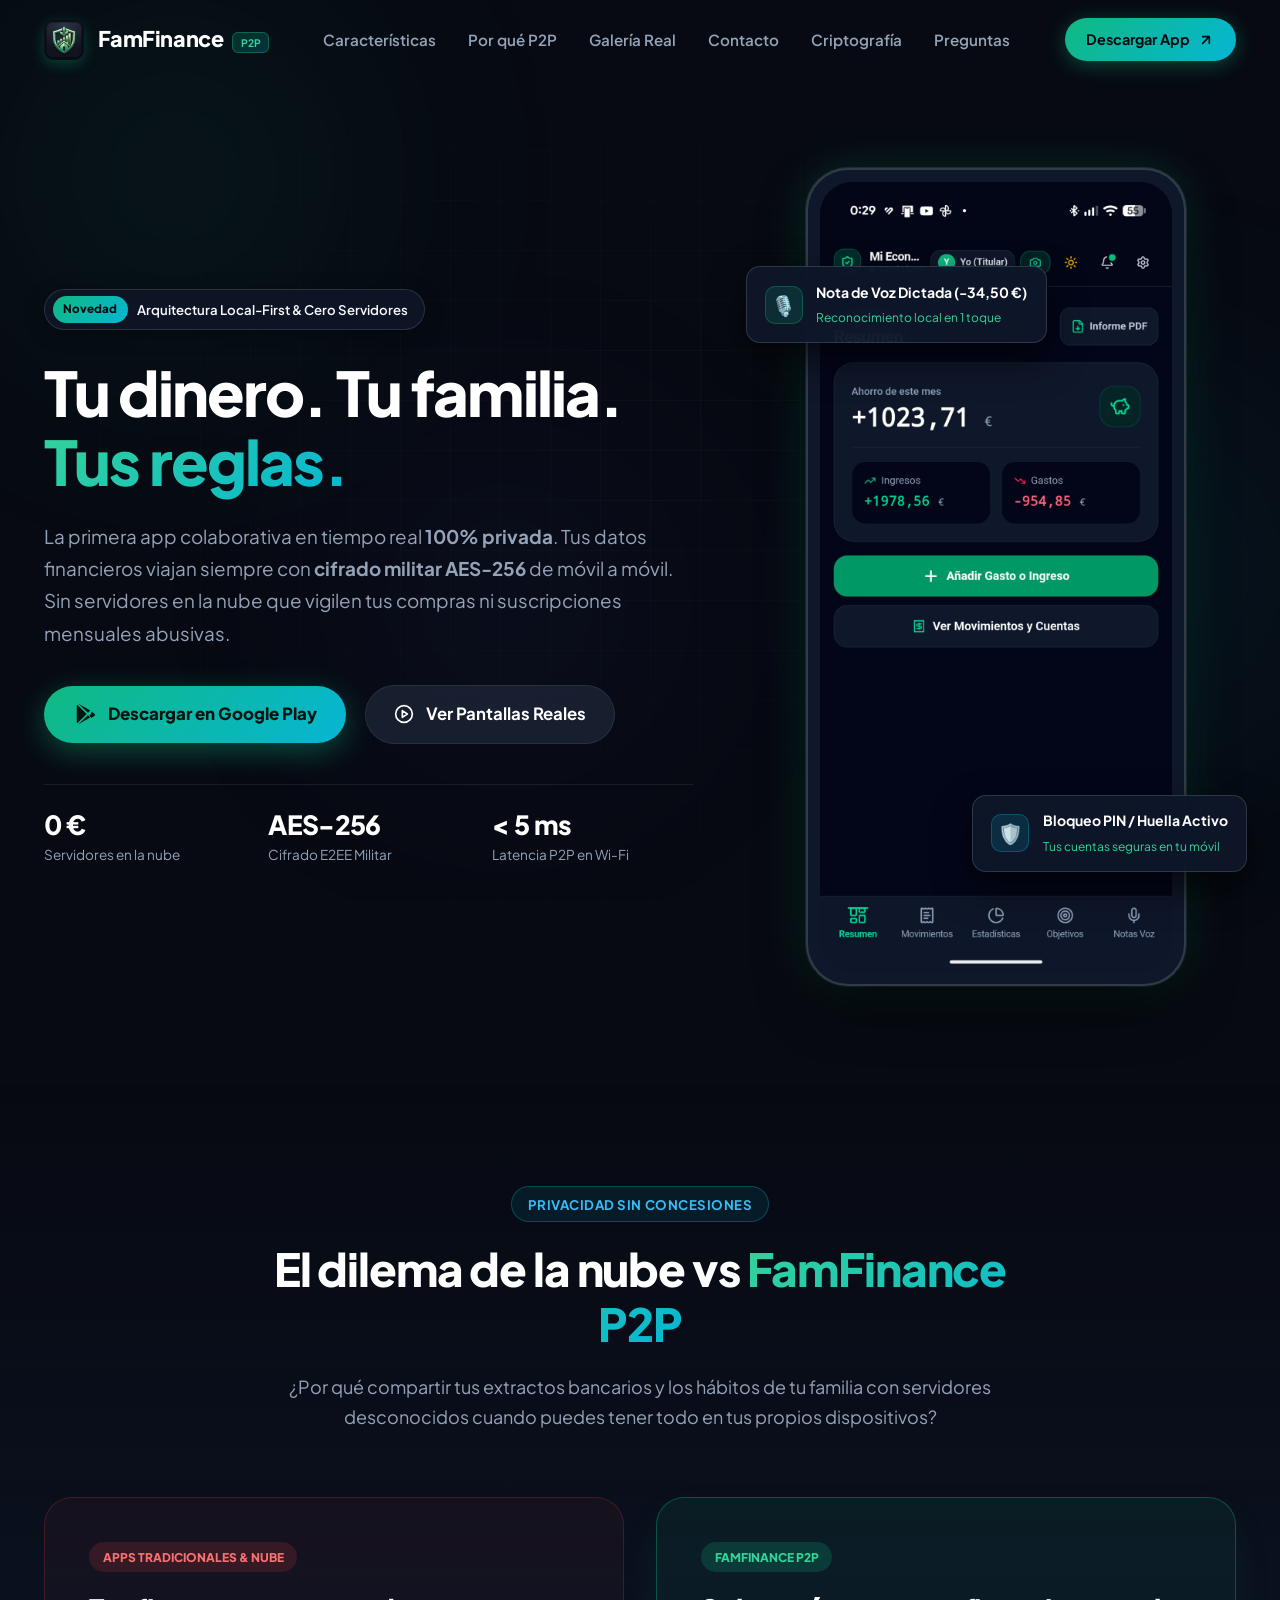
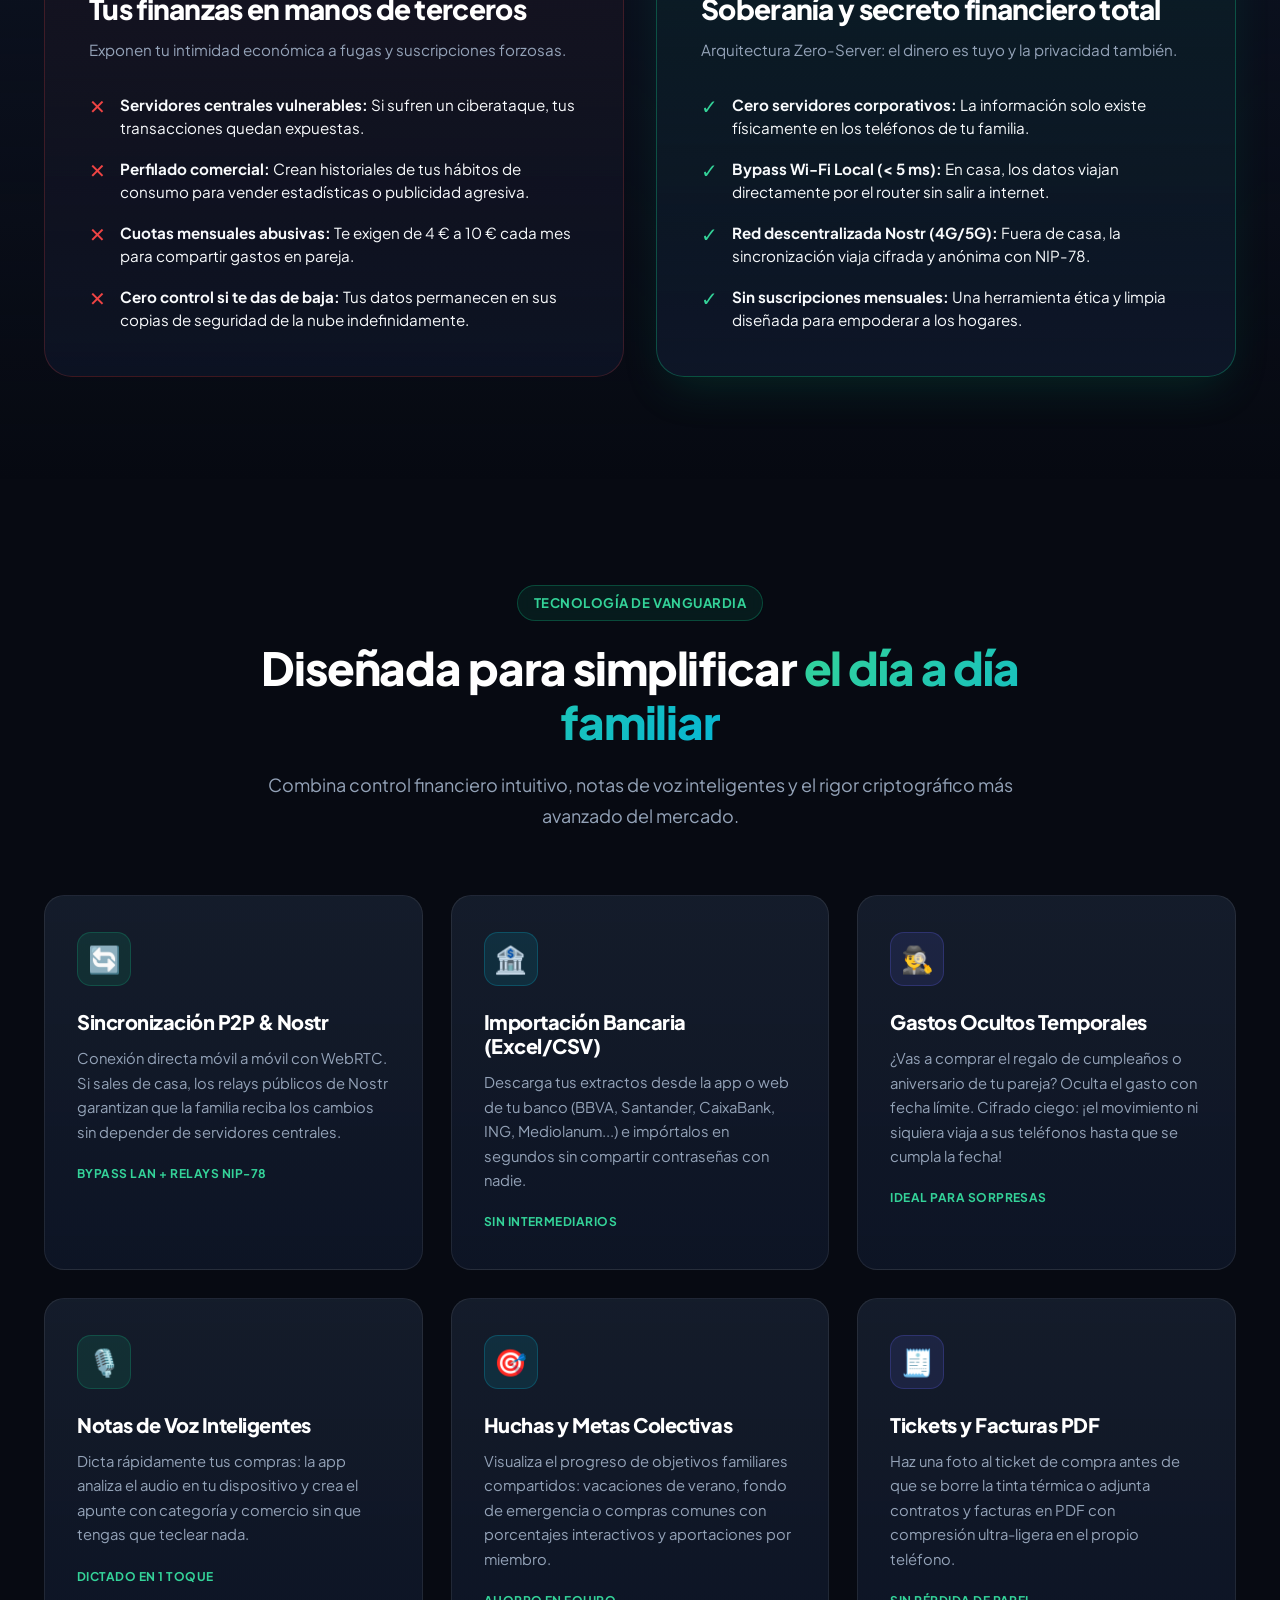
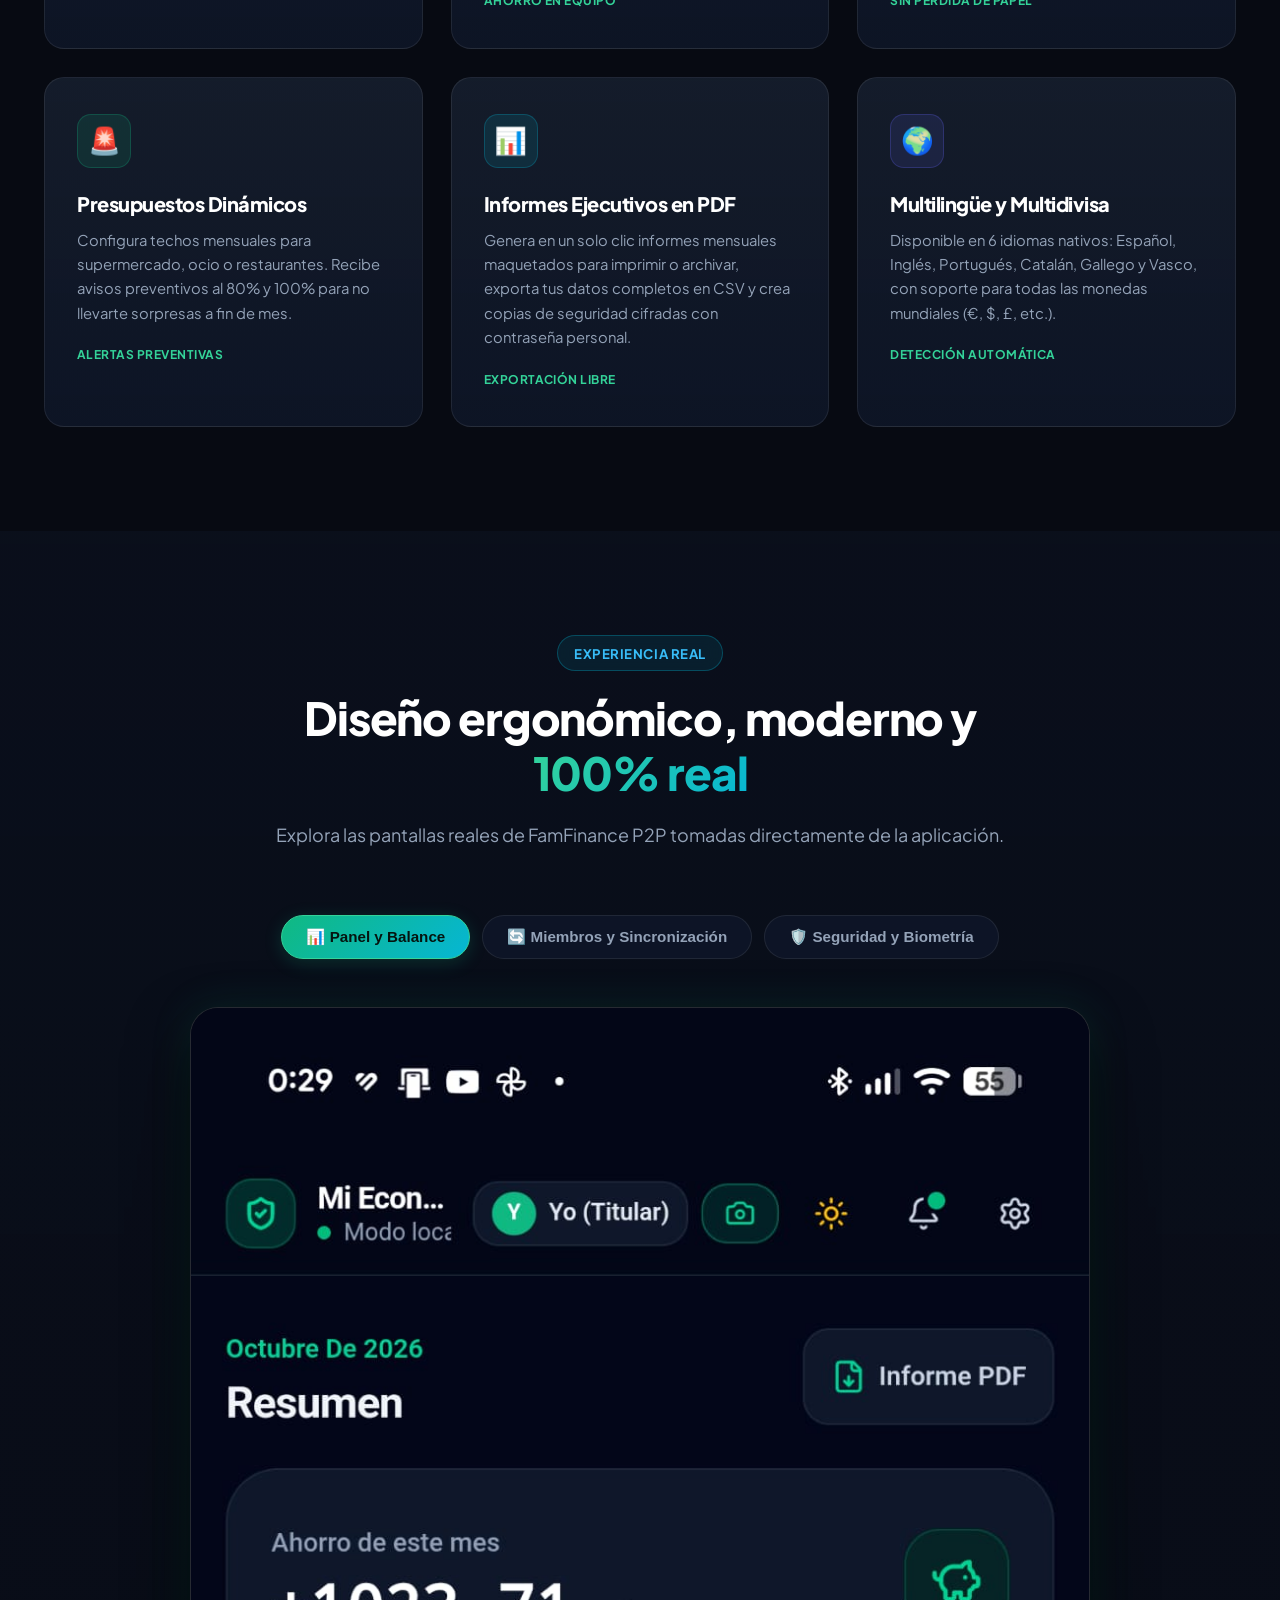
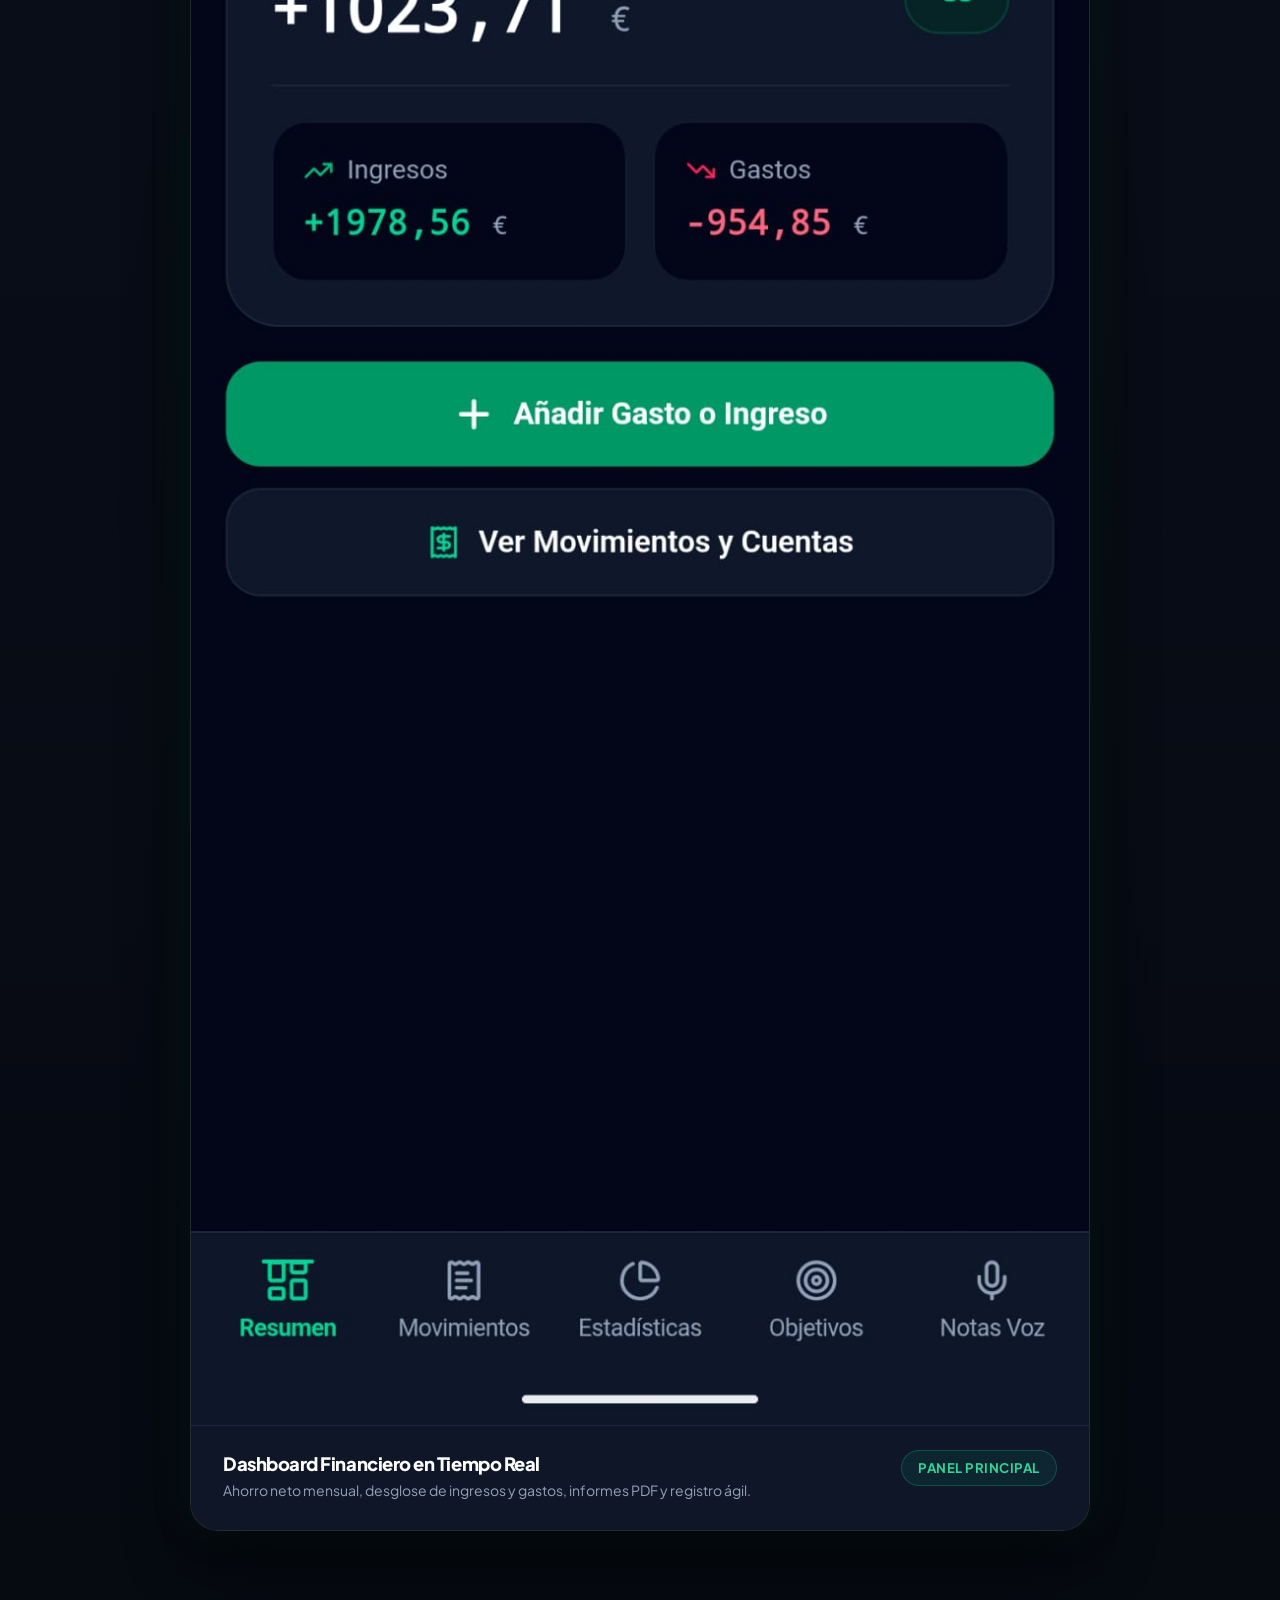
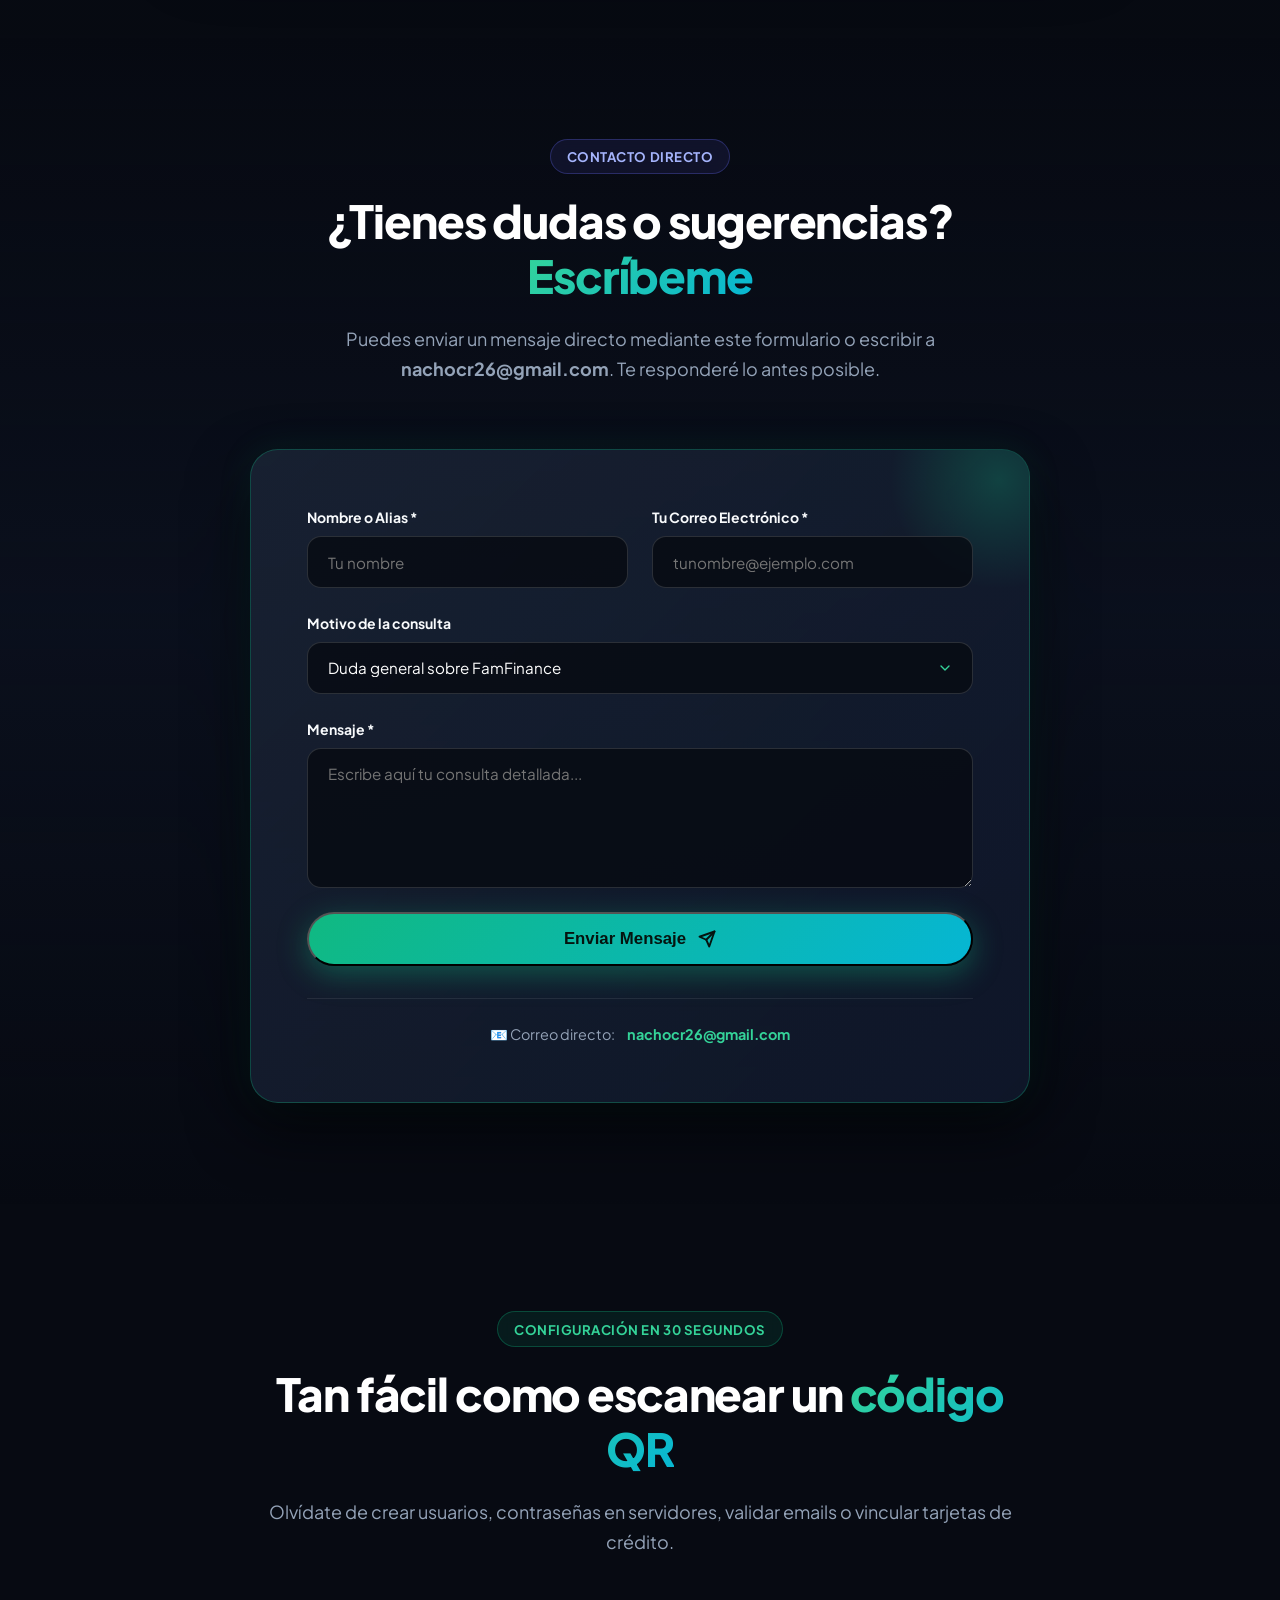
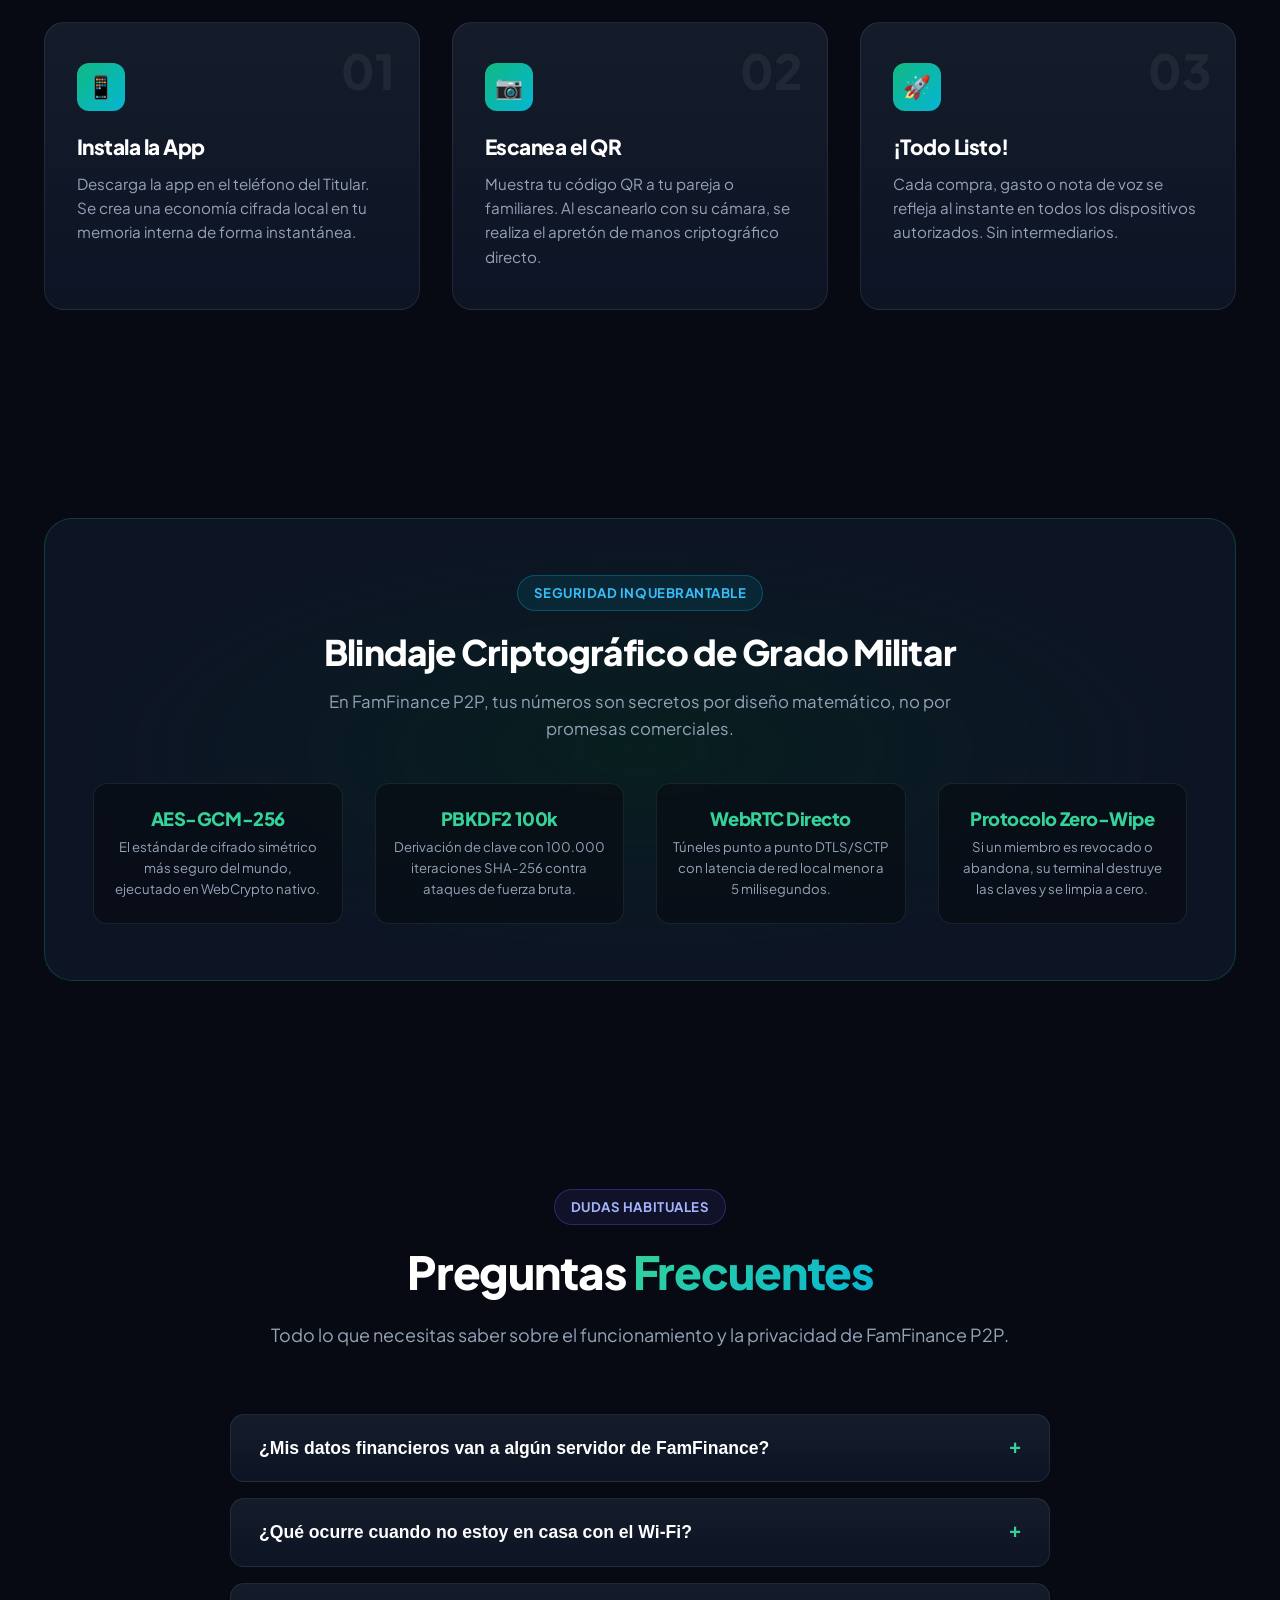
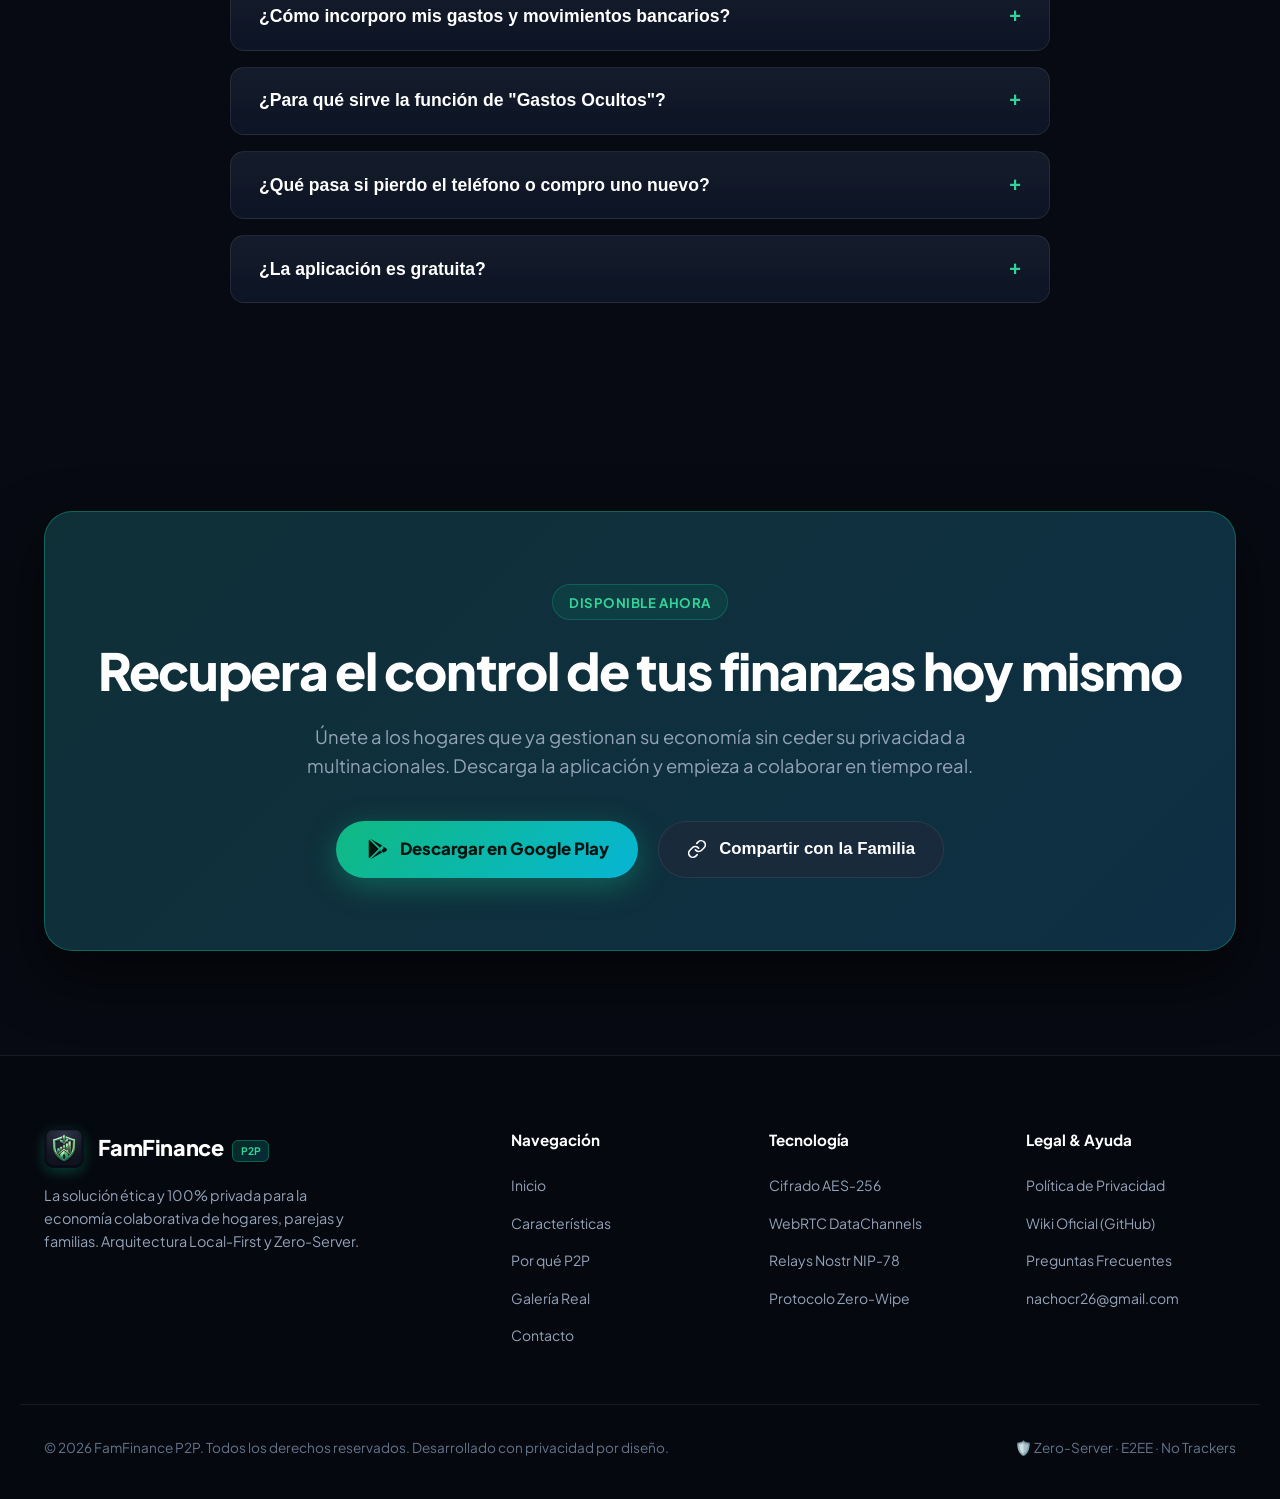
==== commit ac554c78: "feat: anadir formulario de contacto a nachocr26@gmail.com, eliminar simulador y actualizar politica " ====
--- a/index.html
+++ b/index.html
@@ -52,7 +52,7 @@
           <li><a href="#caracteristicas" class="nav-link">Características</a></li>
           <li><a href="#comparativa" class="nav-link">Por qué P2P</a></li>
           <li><a href="#capturas" class="nav-link">Galería Real</a></li>
-          <li><a href="#calculadora" class="nav-link">Calculadora</a></li>
+          <li><a href="#contacto" class="nav-link">Contacto</a></li>
           <li><a href="#seguridad" class="nav-link">Criptografía</a></li>
           <li><a href="#faq" class="nav-link">Preguntas</a></li>
         </ul>
@@ -369,54 +369,64 @@
       </div>
     </section>
 
-    <!-- INTERACTIVE SAVINGS CALCULATOR -->
-    <section class="calculator-section" id="calculadora">
+    <!-- CONTACT FORM SECTION -->
+    <section class="contact-section" id="contacto">
       <div class="container">
         <div class="section-header">
-          <div class="section-badge purple">Simulador Interactivo</div>
-          <h2 class="section-title">¿Cuánto ahorra tu familia con <span class="gradient-text">FamFinance</span>?</h2>
+          <div class="section-badge purple">Contacto Directo</div>
+          <h2 class="section-title">¿Tienes dudas o sugerencias? <span class="gradient-text">Escríbeme</span></h2>
           <p class="section-subtitle">
-            Al tener visibilidad en tiempo real de los gastos comunes y presupuestos preventivos, los hogares reducen compras innecesarias y ahorran cientos de euros al año.
-          </p>
-        </div>
-
-        <div class="calculator-card">
-          <div class="calc-grid">
-            <div class="calc-inputs">
-              <!-- Slider 1 -->
-              <div class="calc-control">
-                <div class="calc-label">
-                  <span>Gasto mensual aproximado del hogar:</span>
-                  <span id="budgetValue">2.400 €</span>
-                </div>
-                <input type="range" id="calcBudget" min="800" max="6000" step="100" value="2400" aria-label="Gasto mensual del hogar" />
-              </div>
-
-              <!-- Slider 2 -->
-              <div class="calc-control">
-                <div class="calc-label">
-                  <span>Miembros en la familia / hogar:</span>
-                  <span id="membersValue">3 personas</span>
-                </div>
-                <input type="range" id="calcMembers" min="1" max="6" step="1" value="3" aria-label="Miembros de la familia" />
-              </div>
-
-              <p style="color: var(--text-muted); font-size: 0.85rem; line-height: 1.5;">
-                * Estimación basada en una reducción media del 8.5% en gastos no planificados gracias a presupuestos compartidos y eliminación de cuotas de suscripción de apps comerciales.
-              </p>
-            </div>
-
-            <div class="calc-result-box">
-              <span class="calc-result-title">Ahorro anual neto estimado</span>
-              <div class="calc-big-number" id="calcResultAmount">2.448 €</div>
-              <p>Dinero que permanece en el bolsillo de tu hogar cada año.</p>
-
-              <div class="calc-badge-row">
-                <span class="calc-badge" id="calcSubsSaved">+60 € en suscripciones evitadas</span>
-                <span class="calc-badge" id="calcHoursSaved">54 horas/año ahorradas</span>
-                <span class="calc-badge">0 datos vendidos</span>
-              </div>
-            </div>
+            Puedes enviar un mensaje directo mediante este formulario o escribir a <strong>nachocr26@gmail.com</strong>. Te responderé lo antes posible.
+          </p>
+        </div>
+
+        <div class="contact-card">
+          <form class="contact-form" id="contactForm" action="https://formsubmit.co/nachocr26@gmail.com" method="POST">
+            <!-- Hidden configuration for FormSubmit -->
+            <input type="hidden" name="_subject" value="Nuevo mensaje desde la Web de FamFinance" />
+            <input type="hidden" name="_captcha" value="false" />
+            <input type="hidden" name="_template" value="table" />
+
+            <div class="form-row">
+              <div class="form-group">
+                <label for="contactName" class="form-label">Nombre o Alias *</label>
+                <input type="text" id="contactName" name="name" class="form-input" placeholder="Tu nombre" required />
+              </div>
+
+              <div class="form-group">
+                <label for="contactEmail" class="form-label">Tu Correo Electrónico *</label>
+                <input type="email" id="contactEmail" name="email" class="form-input" placeholder="tunombre@ejemplo.com" required />
+              </div>
+            </div>
+
+            <div class="form-group">
+              <label for="contactSubject" class="form-label">Motivo de la consulta</label>
+              <select id="contactSubject" name="subject" class="form-select">
+                <option value="Duda general sobre FamFinance">Duda general sobre FamFinance</option>
+                <option value="Sugerencia de nueva funcionalidad">Sugerencia de nueva funcionalidad</option>
+                <option value="Pregunta sobre privacidad o seguridad">Pregunta sobre privacidad o seguridad</option>
+                <option value="Problema técnico o reporte de fallo">Problema técnico o reporte de fallo</option>
+                <option value="Otro motivo">Otro motivo</option>
+              </select>
+            </div>
+
+            <div class="form-group">
+              <label for="contactMessage" class="form-label">Mensaje *</label>
+              <textarea id="contactMessage" name="message" class="form-textarea" placeholder="Escribe aquí tu consulta detallada..." required></textarea>
+            </div>
+
+            <button type="submit" class="btn-primary" id="btnSubmitContact" style="width: 100%;">
+              <span>Enviar Mensaje</span>
+              <svg width="18" height="18" viewBox="0 0 24 24" fill="none" stroke="currentColor" stroke-width="2.5" stroke-linecap="round" stroke-linejoin="round"><path d="M22 2L11 13"/><path d="M22 2l-7 20-4-9-9-4 20-7z"/></svg>
+            </button>
+
+            <div class="contact-alert success" id="contactSuccess"></div>
+            <div class="contact-alert error" id="contactError"></div>
+          </form>
+
+          <div class="contact-direct-info">
+            <span>📧 Correo directo:</span>
+            <a href="mailto:nachocr26@gmail.com" style="color: var(--emerald-light); font-weight: 700;">nachocr26@gmail.com</a>
           </div>
         </div>
       </div>
@@ -622,7 +632,7 @@
           <li><a href="#caracteristicas">Características</a></li>
           <li><a href="#comparativa">Por qué P2P</a></li>
           <li><a href="#capturas">Galería Real</a></li>
-          <li><a href="#calculadora">Calculadora</a></li>
+          <li><a href="#contacto">Contacto</a></li>
         </ul>
       </div>
 
@@ -640,9 +650,9 @@
         <h5>Legal & Ayuda</h5>
         <ul class="footer-links">
           <li><a href="politica-privacidad.html">Política de Privacidad</a></li>
+          <li><a href="https://github.com/nachocr26/Politica_privacidad/wiki/Politica-privacidad.html" target="_blank" rel="noopener noreferrer">Wiki Oficial (GitHub)</a></li>
           <li><a href="#faq">Preguntas Frecuentes</a></li>
-          <li><a href="https://github.com/nachocr26/famfinance" target="_blank" rel="noopener noreferrer">Código Fuente</a></li>
-          <li><a href="#descarga">Descarga Oficial</a></li>
+          <li><a href="mailto:nachocr26@gmail.com">nachocr26@gmail.com</a></li>
         </ul>
       </div>
     </div>
--- a/styles.css
+++ b/styles.css
@@ -859,125 +859,134 @@
 }
 
 /* ==========================================================================
-   INTERACTIVE SAVINGS CALCULATOR
+   CONTACT SECTION
    ========================================================================== */
-.calculator-card {
-  background: linear-gradient(135deg, rgba(30, 41, 59, 0.7) 0%, rgba(15, 23, 42, 0.9) 100%);
+.contact-section {
+  position: relative;
+  background: linear-gradient(180deg, rgba(7, 10, 18, 0) 0%, rgba(15, 23, 42, 0.45) 50%, rgba(7, 10, 18, 0) 100%);
+}
+
+.contact-card {
+  background: linear-gradient(135deg, rgba(30, 41, 59, 0.7) 0%, rgba(15, 23, 42, 0.95) 100%);
   border: 1px solid rgba(16, 185, 129, 0.3);
   border-radius: var(--radius-xl);
-  padding: 3rem;
-  max-width: 950px;
+  padding: 3.5rem;
+  max-width: 780px;
   margin: 0 auto;
-  box-shadow: 0 20px 50px rgba(0, 0, 0, 0.5);
-}
-
-.calc-grid {
-  display: grid;
-  grid-template-columns: 1.2fr 1fr;
-  gap: 3rem;
-  align-items: center;
-}
-
-.calc-control {
-  margin-bottom: 2rem;
-}
-
-.calc-label {
-  display: flex;
-  justify-content: space-between;
-  font-weight: 700;
-  margin-bottom: 0.75rem;
-  font-size: 0.95rem;
-}
-
-.calc-label span:last-child {
-  color: var(--emerald-light);
-  font-size: 1.1rem;
-}
-
-input[type="range"] {
-  width: 100%;
-  height: 8px;
-  background: #1e293b;
-  border-radius: 99px;
-  outline: none;
-  -webkit-appearance: none;
-  cursor: pointer;
-}
-
-input[type="range"]::-webkit-slider-thumb {
-  -webkit-appearance: none;
-  width: 22px;
-  height: 22px;
-  border-radius: 50%;
-  background: var(--emerald-light);
-  box-shadow: 0 0 12px var(--emerald-main);
-  cursor: pointer;
-  transition: transform 0.15s ease;
-}
-
-input[type="range"]::-webkit-slider-thumb:hover {
-  transform: scale(1.18);
-}
-
-.calc-result-box {
-  background: rgba(7, 10, 18, 0.7);
-  border: 1px solid rgba(255, 255, 255, 0.1);
-  border-radius: var(--radius-lg);
-  padding: 2.25rem 2rem;
-  text-align: center;
+  box-shadow: 0 25px 60px rgba(0, 0, 0, 0.6), 0 0 35px rgba(16, 185, 129, 0.1);
   position: relative;
   overflow: hidden;
 }
 
-.calc-result-box::before {
+.contact-card::before {
   content: '';
   position: absolute;
-  top: -50px;
-  left: 50%;
-  transform: translateX(-50%);
-  width: 120px;
-  height: 120px;
-  background: radial-gradient(circle, rgba(16, 185, 129, 0.4) 0%, transparent 70%);
+  top: -80px;
+  right: -80px;
+  width: 220px;
+  height: 220px;
+  background: radial-gradient(circle, rgba(16, 185, 129, 0.25) 0%, transparent 70%);
   pointer-events: none;
 }
 
-.calc-result-title {
-  font-size: 0.85rem;
-  text-transform: uppercase;
-  color: var(--text-secondary);
+.contact-form {
+  display: flex;
+  flex-direction: column;
+  gap: 1.5rem;
+  position: relative;
+  z-index: 1;
+}
+
+.form-row {
+  display: grid;
+  grid-template-columns: 1fr 1fr;
+  gap: 1.5rem;
+}
+
+.form-group {
+  display: flex;
+  flex-direction: column;
+  gap: 0.5rem;
+  text-align: left;
+}
+
+.form-label {
+  font-size: 0.875rem;
   font-weight: 700;
-  letter-spacing: 0.05em;
-  margin-bottom: 0.5rem;
-}
-
-.calc-big-number {
-  font-size: 3rem;
-  font-weight: 800;
+  color: var(--text-primary);
+}
+
+.form-input, .form-textarea, .form-select {
+  width: 100%;
+  background: rgba(7, 10, 18, 0.8);
+  border: 1px solid rgba(255, 255, 255, 0.14);
+  border-radius: var(--radius-md);
+  padding: 0.95rem 1.25rem;
+  color: var(--text-white);
+  font-family: inherit;
+  font-size: 0.95rem;
+  transition: var(--transition-fast);
+  outline: none;
+}
+
+.form-input:focus, .form-textarea:focus, .form-select:focus {
+  border-color: var(--emerald-light);
+  box-shadow: 0 0 16px rgba(16, 185, 129, 0.3);
+  background: rgba(15, 23, 42, 0.9);
+}
+
+.form-textarea {
+  min-height: 140px;
+  resize: vertical;
+}
+
+.form-select {
+  appearance: none;
+  background-image: url("data:image/svg+xml,%3Csvg xmlns='http://www.w3.org/2000/svg' width='16' height='16' viewBox='0 0 24 24' fill='none' stroke='%2334d399' stroke-width='2' stroke-linecap='round' stroke-linejoin='round'%3E%3Cpolyline points='6 9 12 15 18 9'%3E%3C/polyline%3E%3C/svg%3E");
+  background-repeat: no-repeat;
+  background-position: right 1.2rem center;
+  padding-right: 2.5rem;
+  cursor: pointer;
+}
+
+.form-select option {
+  background: #0f172a;
+  color: #fff;
+}
+
+.contact-alert {
+  padding: 1.15rem 1.35rem;
+  border-radius: var(--radius-md);
+  font-size: 0.95rem;
+  font-weight: 600;
+  display: none;
+  margin-top: 1rem;
+  text-align: center;
+}
+
+.contact-alert.success {
+  background: rgba(16, 185, 129, 0.15);
   color: var(--emerald-light);
-  line-height: 1.1;
-  margin-bottom: 0.5rem;
-}
-
-.calc-result-box p {
-  font-size: 0.875rem;
-  color: var(--text-secondary);
-  margin-bottom: 1.5rem;
-}
-
-.calc-badge-row {
-  display: flex;
+  border: 1px solid rgba(16, 185, 129, 0.35);
+}
+
+.contact-alert.error {
+  background: rgba(239, 68, 68, 0.15);
+  color: #f87171;
+  border: 1px solid rgba(239, 68, 68, 0.35);
+}
+
+.contact-direct-info {
+  margin-top: 2rem;
+  padding-top: 1.5rem;
+  border-top: 1px solid var(--border-subtle);
+  display: flex;
+  align-items: center;
   justify-content: center;
-  gap: 0.5rem;
+  gap: 0.75rem;
+  color: var(--text-secondary);
+  font-size: 0.9rem;
   flex-wrap: wrap;
-}
-
-.calc-badge {
-  font-size: 0.725rem;
-  background: rgba(255, 255, 255, 0.06);
-  padding: 0.3rem 0.65rem;
-  border-radius: var(--radius-pill);
-  color: var(--text-primary);
 }
 
 /* ==========================================================================
@@ -1302,8 +1311,13 @@
     grid-template-columns: 1fr;
   }
   
-  .calculator-card {
-    padding: 2rem 1.5rem;
+  .contact-card {
+    padding: 2.25rem 1.5rem;
+  }
+  
+  .form-row {
+    grid-template-columns: 1fr;
+    gap: 1.25rem;
   }
   
   .cta-box {
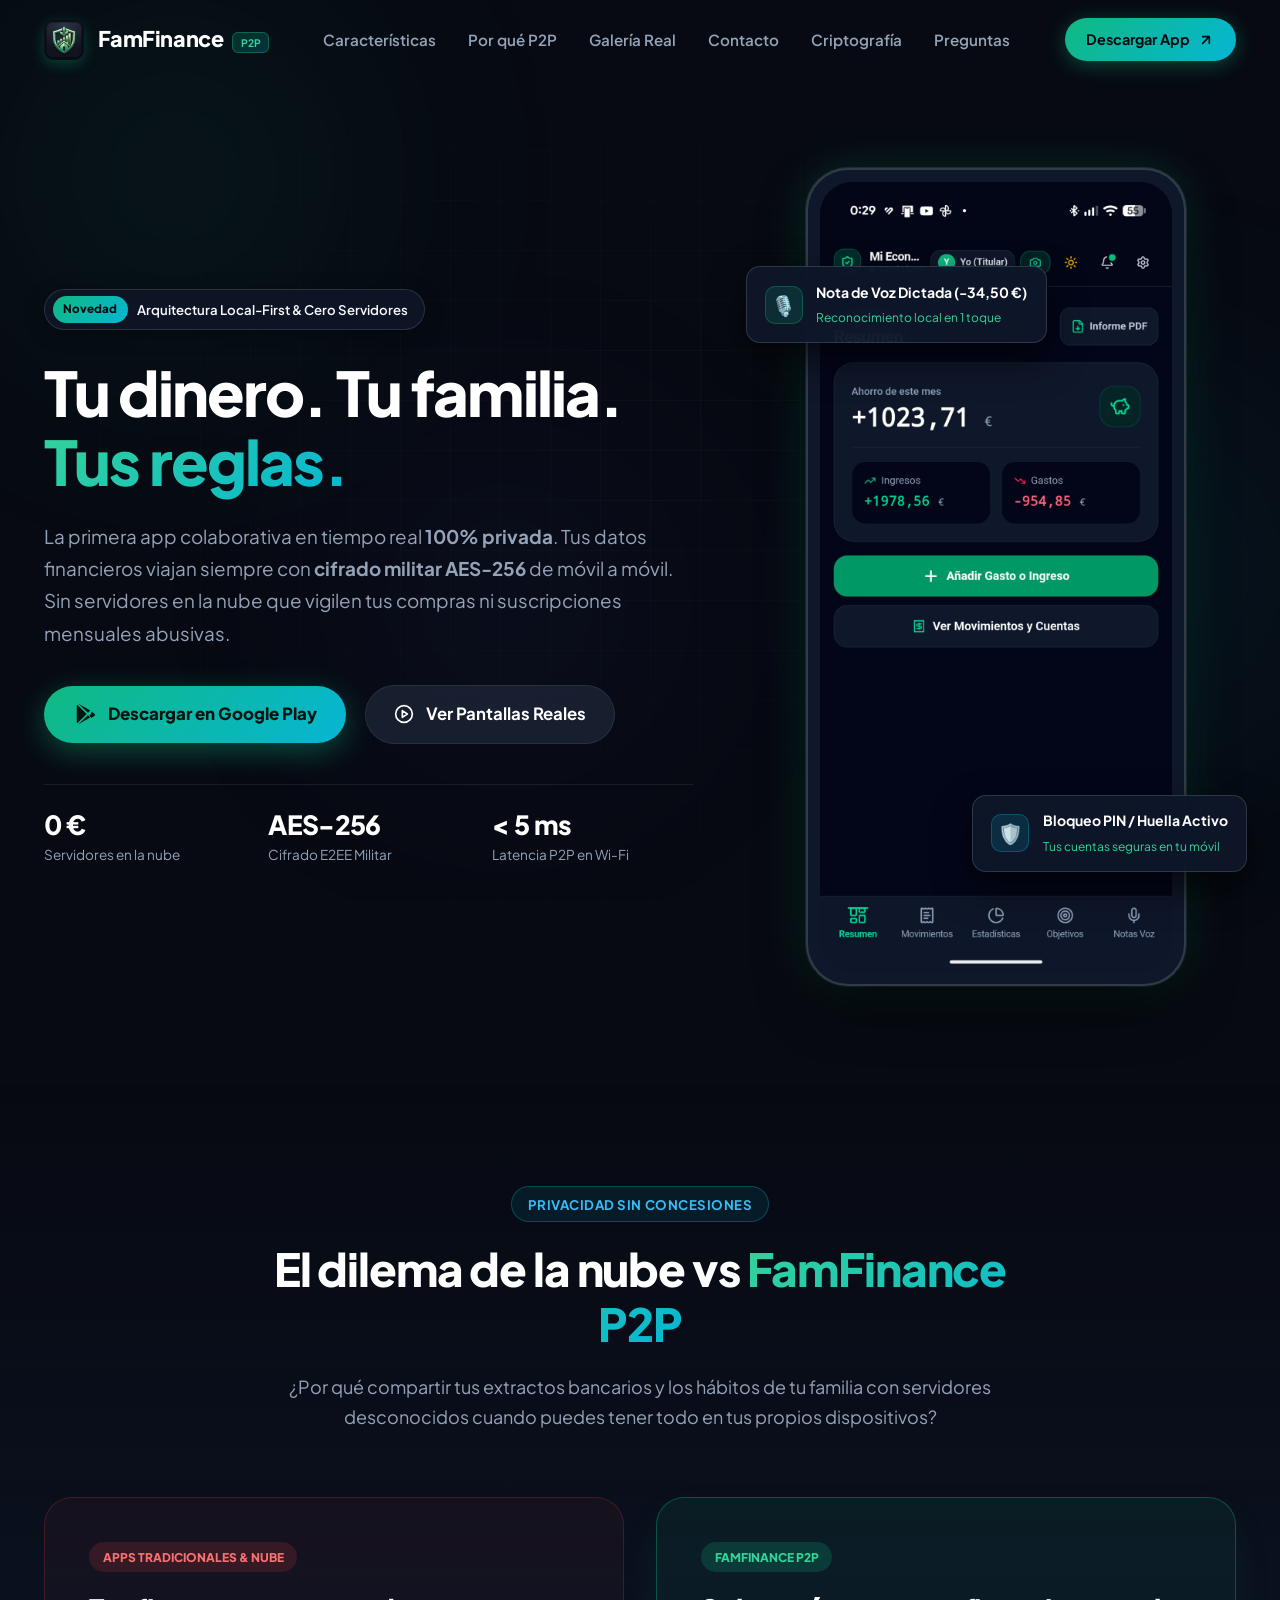
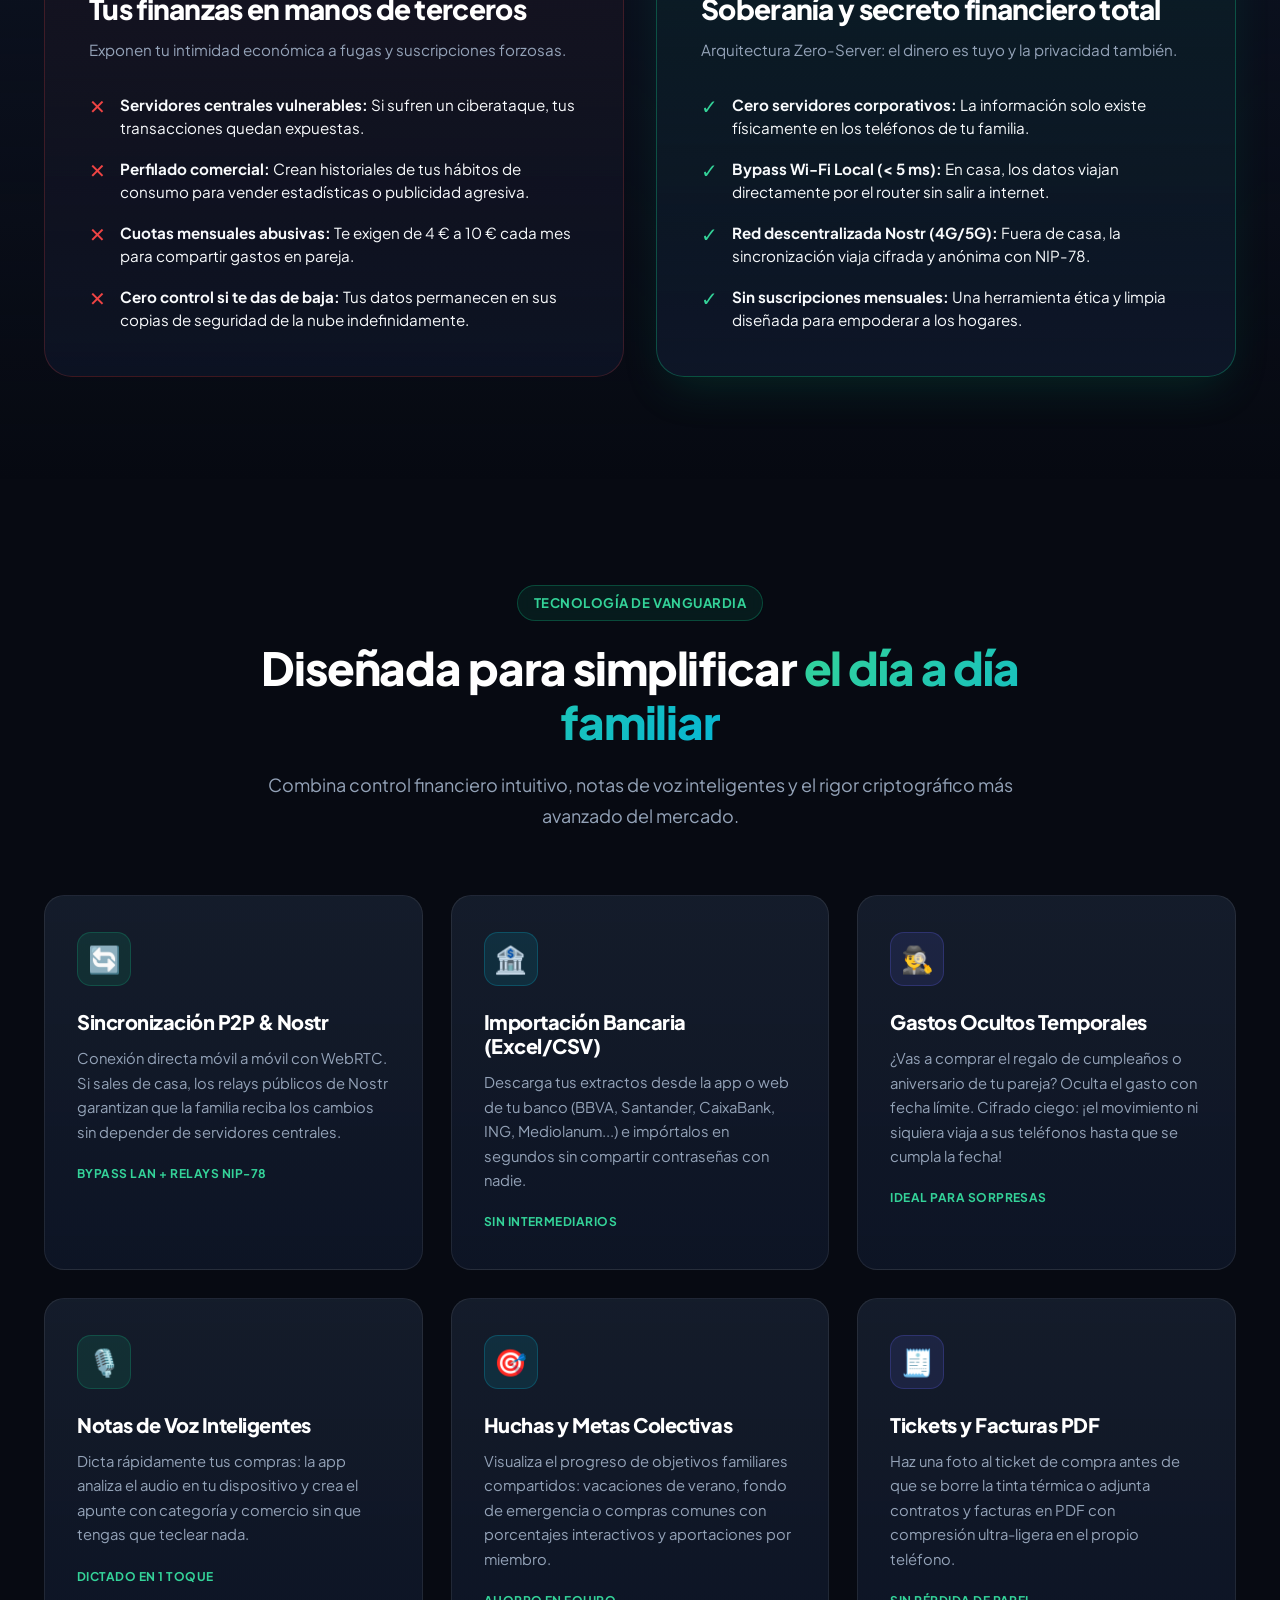
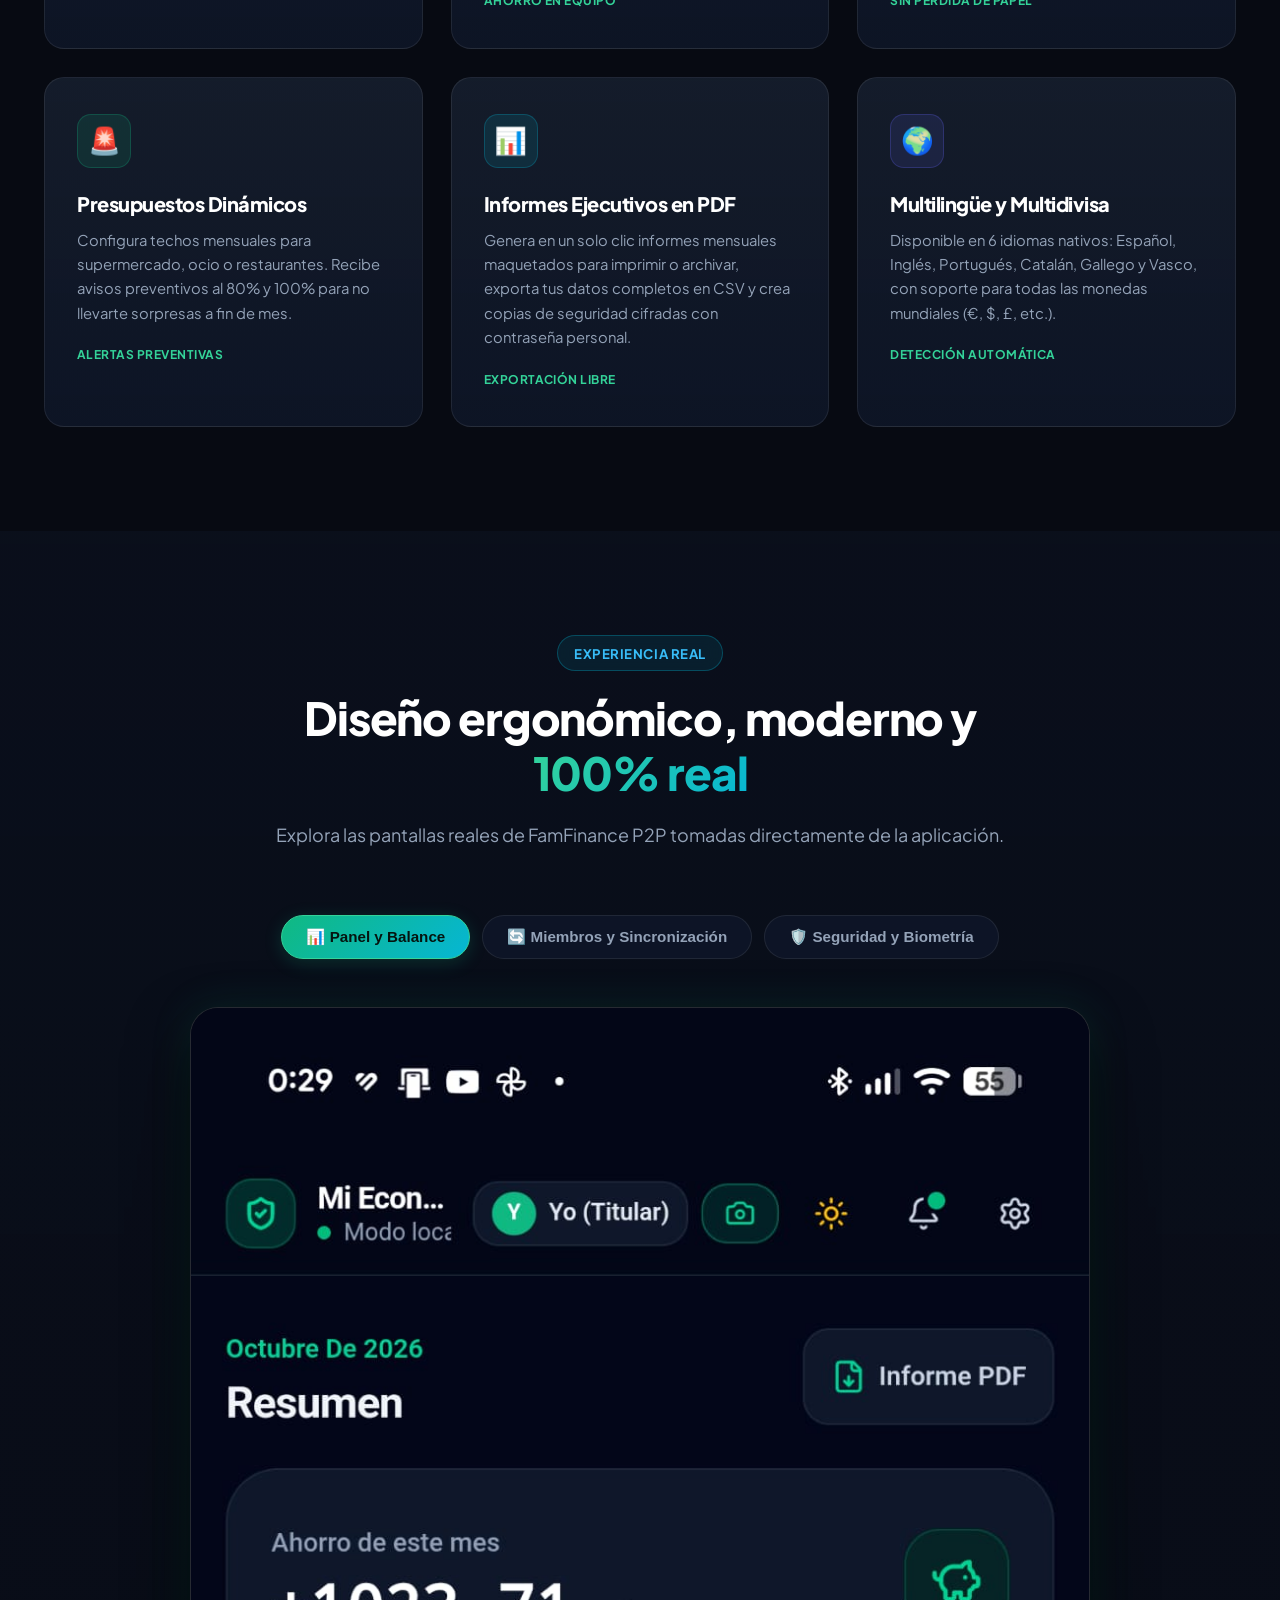
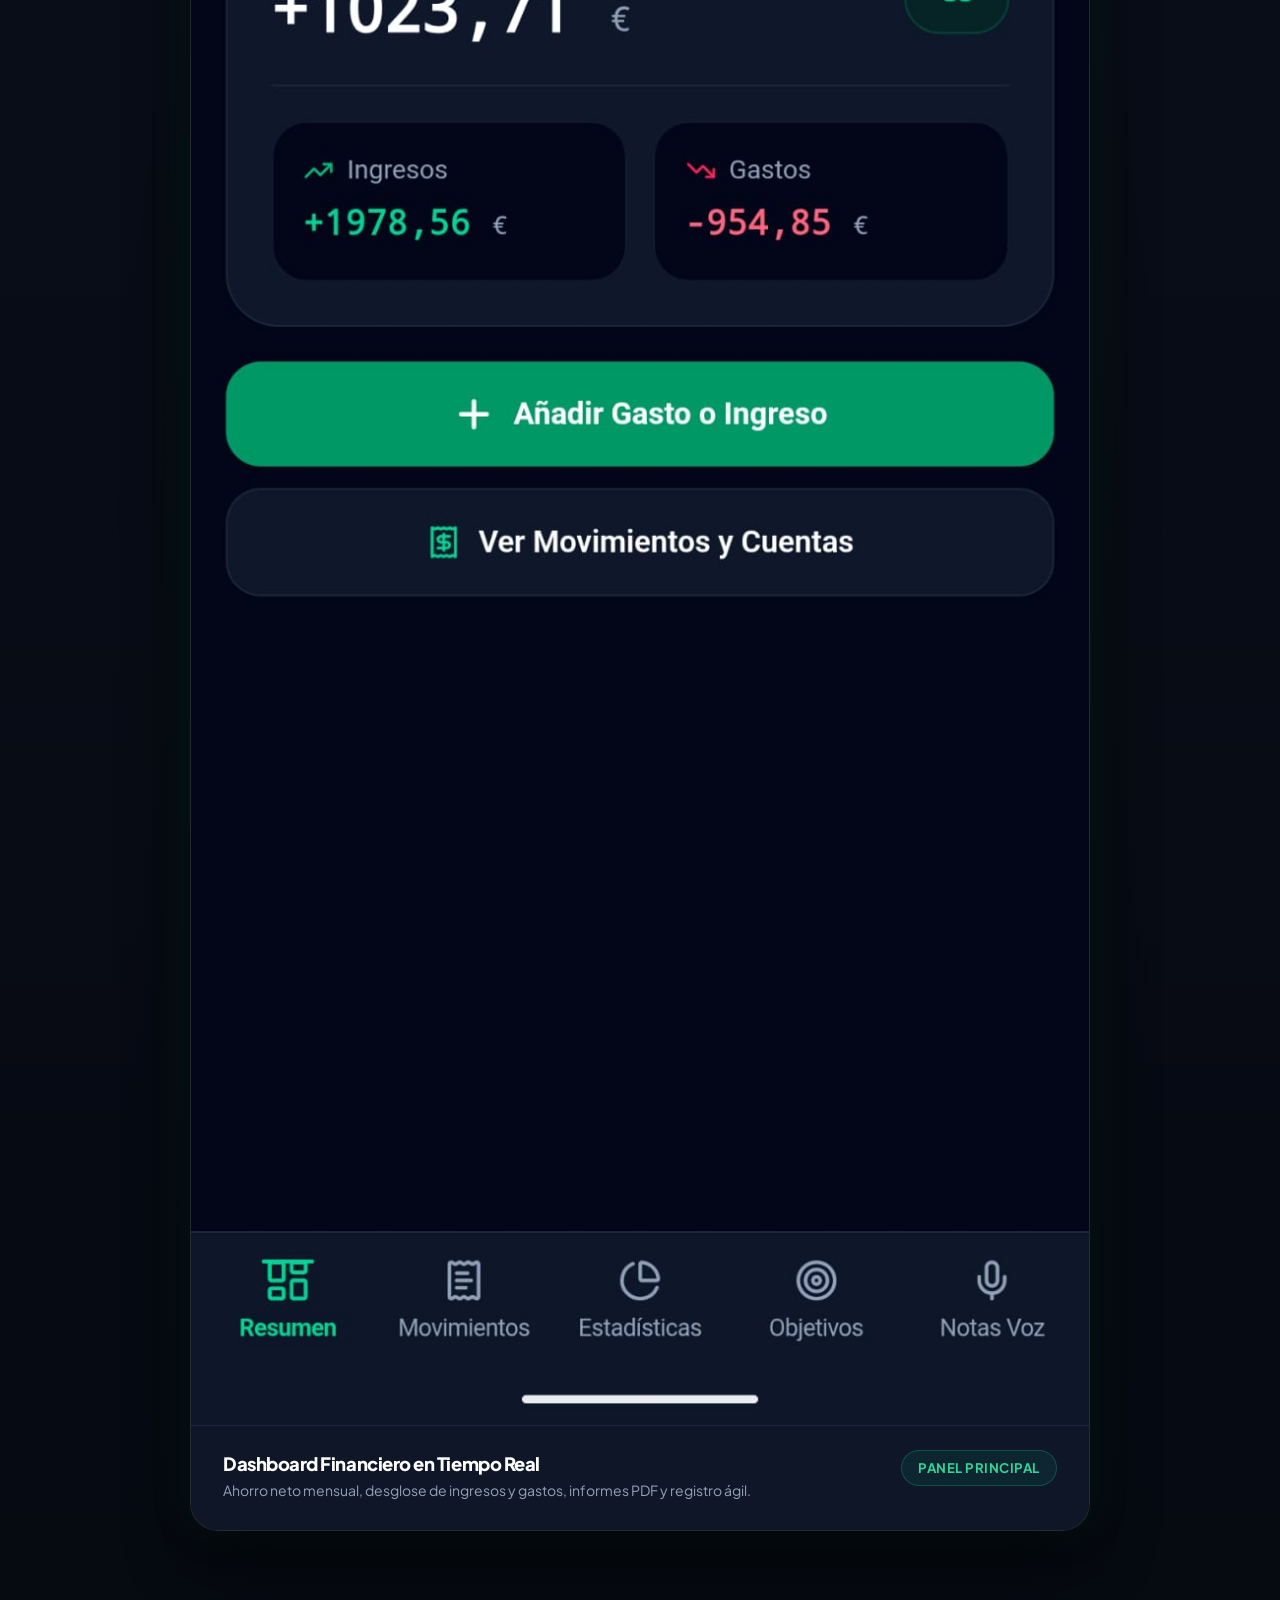
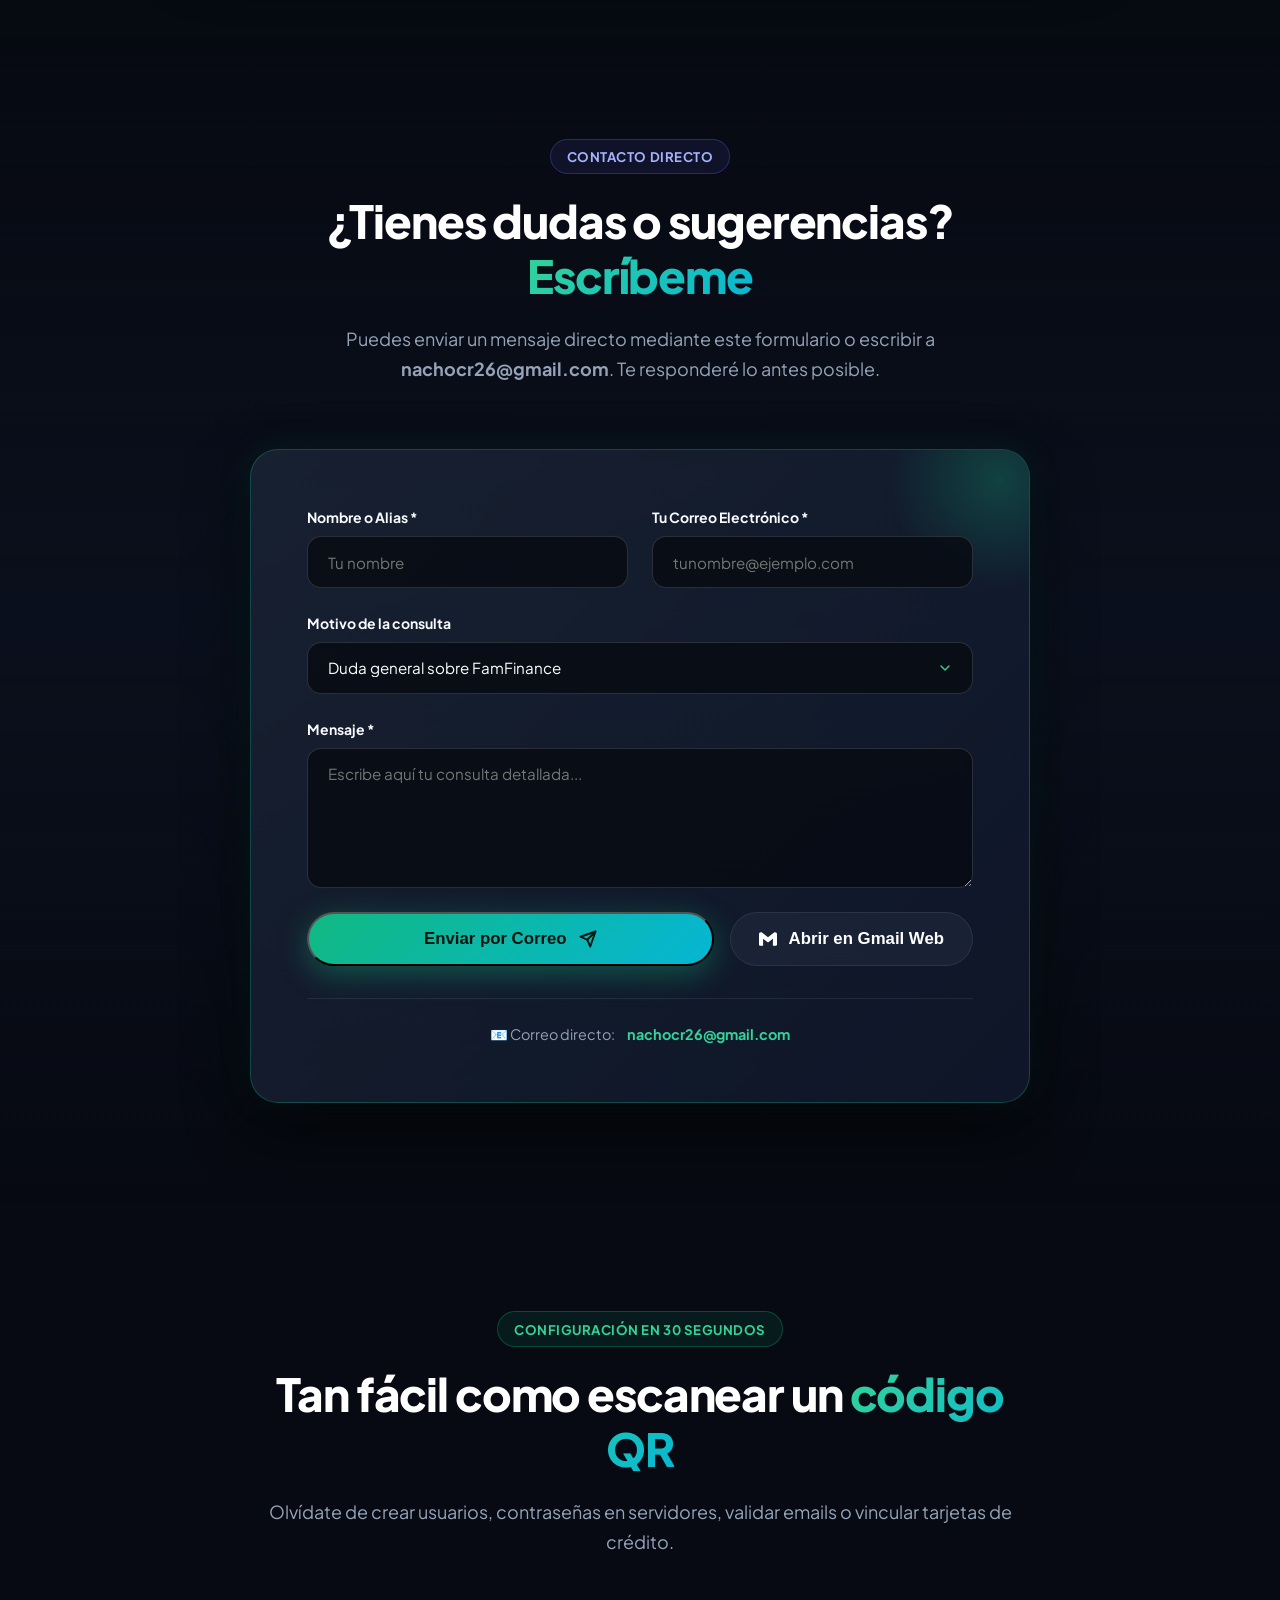
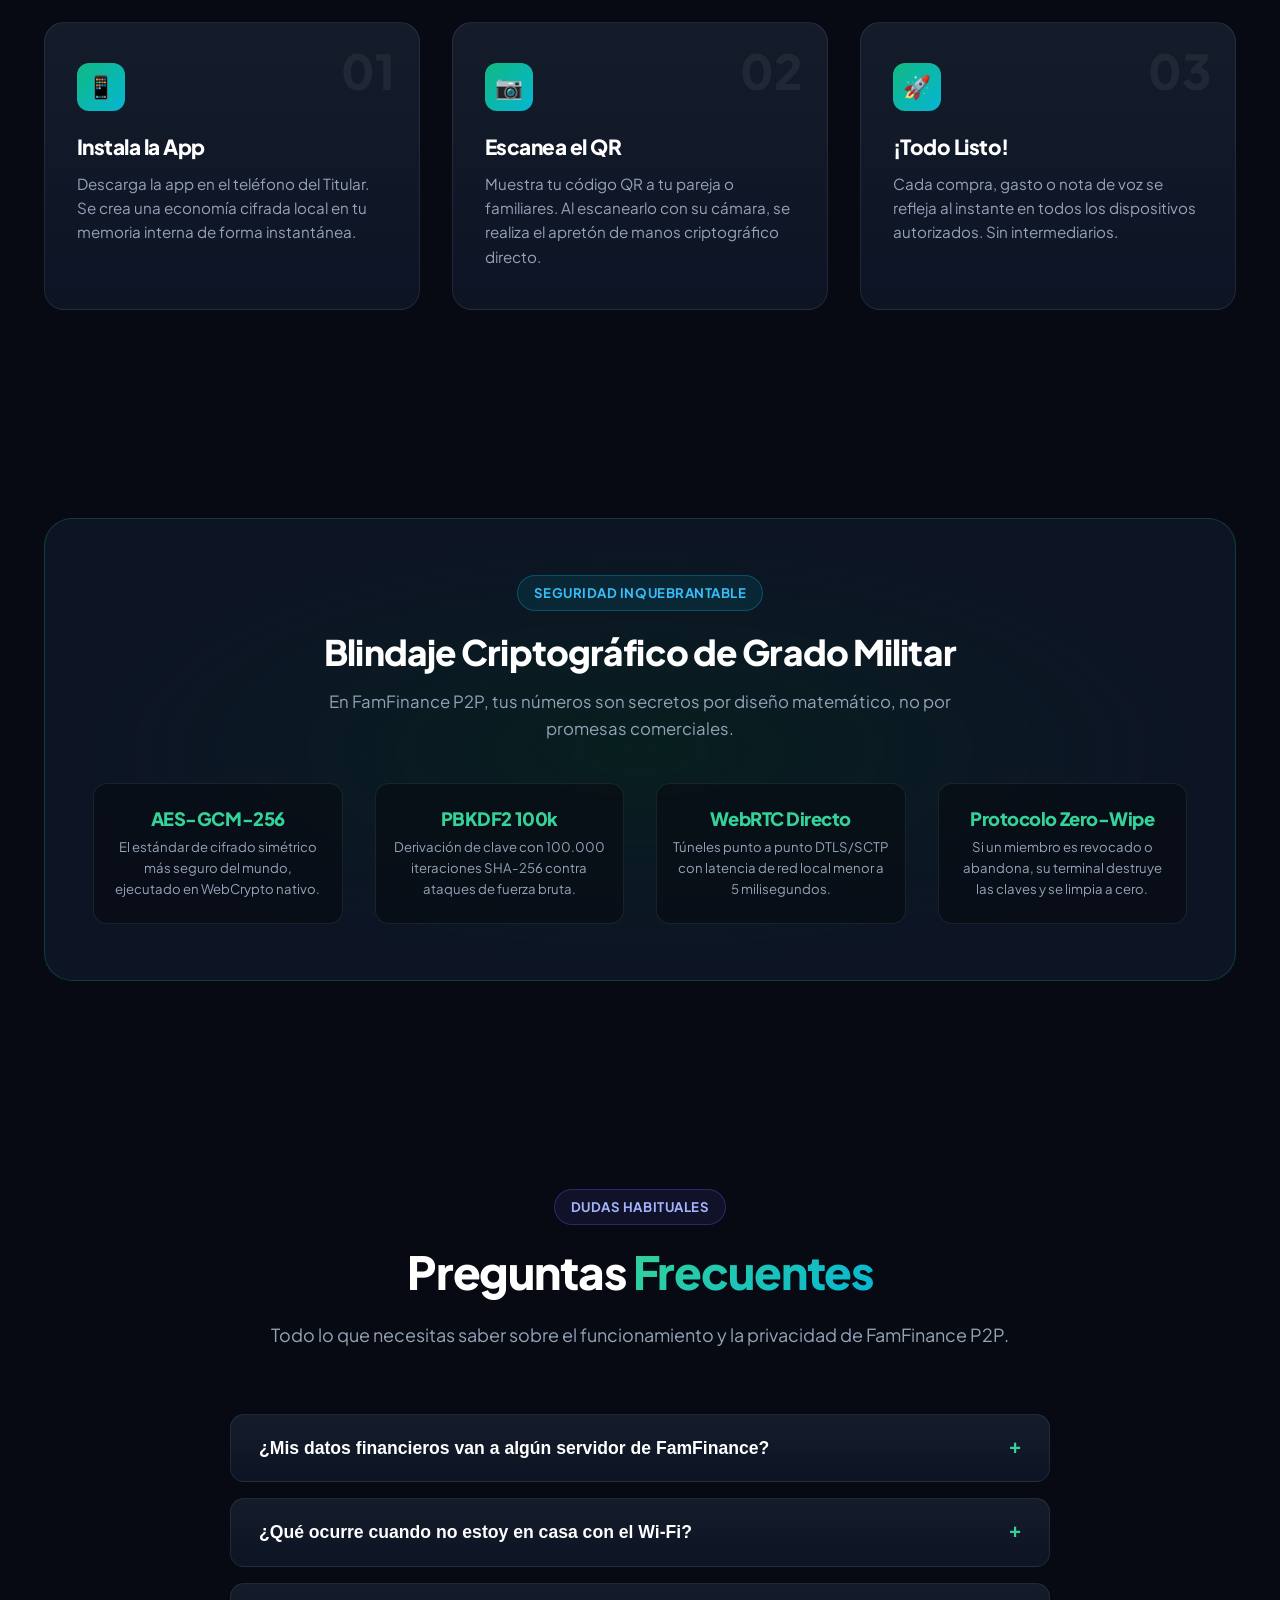
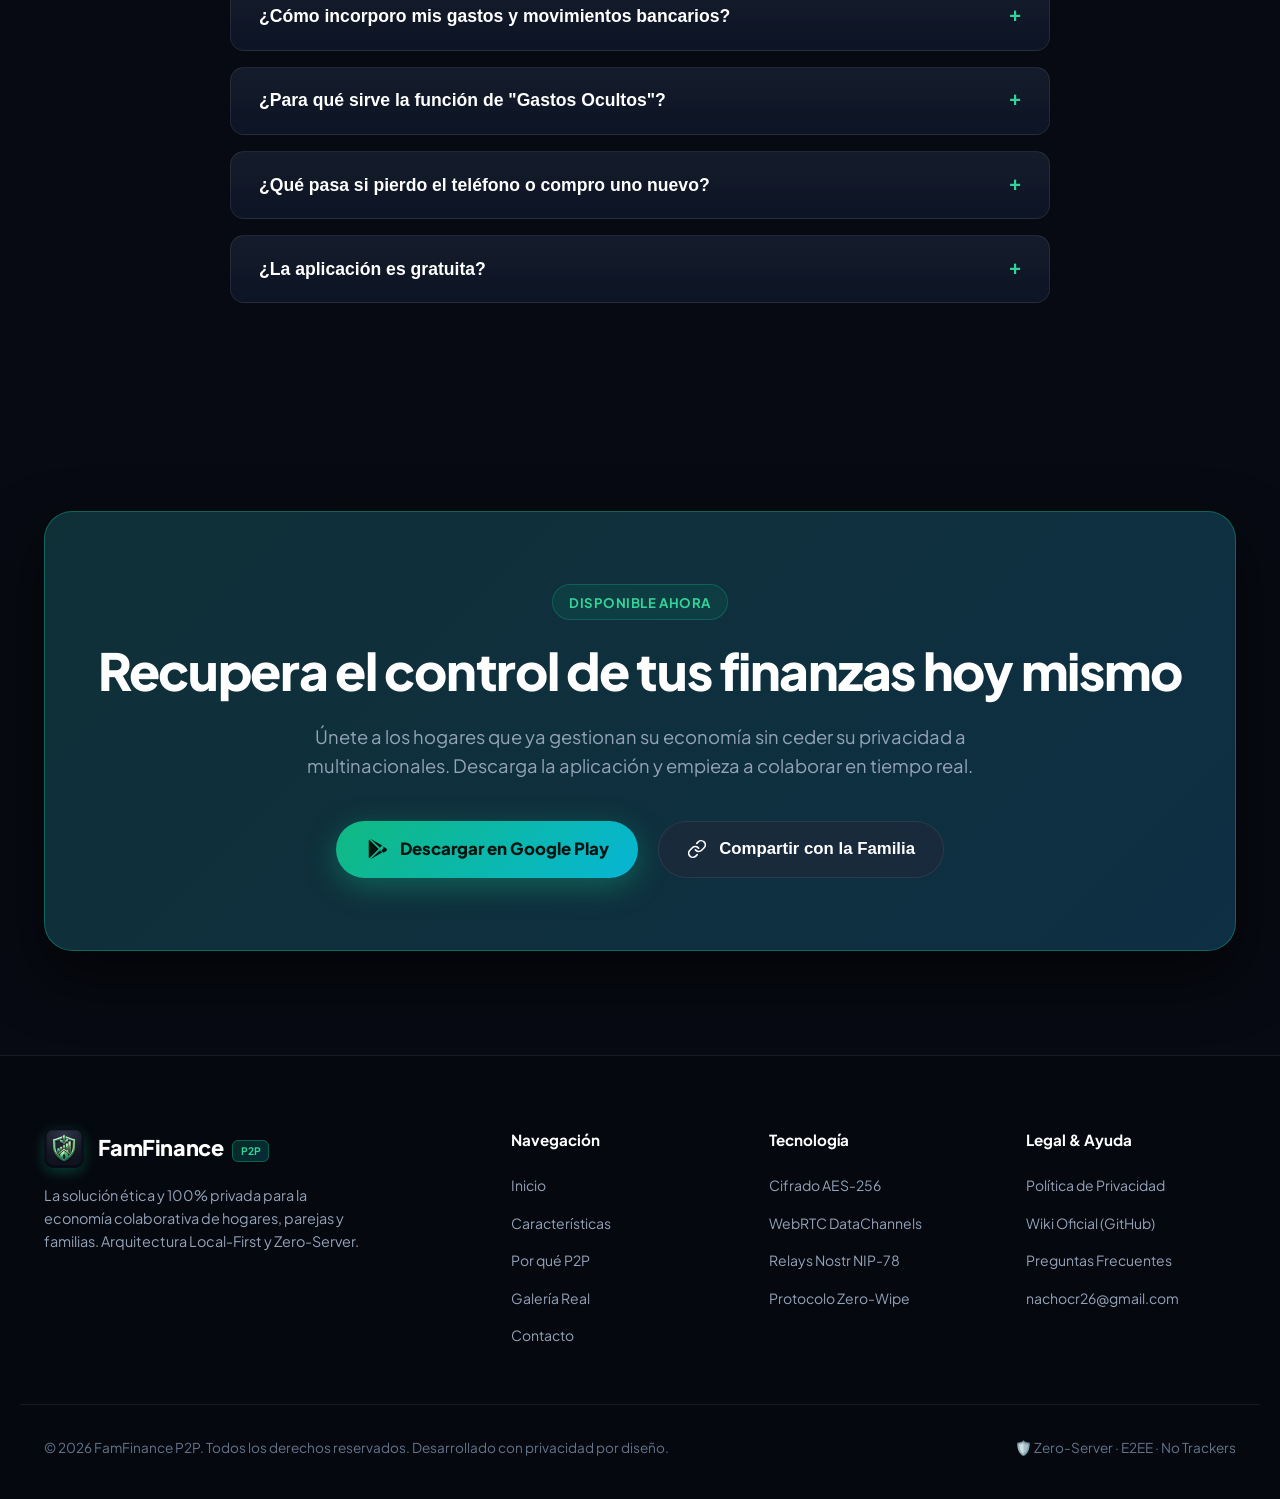
==== commit 1b9fb71d: "fix(contacto): eliminar dependencia externa de formsubmit, anadir apertura nativa mailto y boton dir" ====
--- a/index.html
+++ b/index.html
@@ -381,12 +381,7 @@
         </div>
 
         <div class="contact-card">
-          <form class="contact-form" id="contactForm" action="https://formsubmit.co/nachocr26@gmail.com" method="POST">
-            <!-- Hidden configuration for FormSubmit -->
-            <input type="hidden" name="_subject" value="Nuevo mensaje desde la Web de FamFinance" />
-            <input type="hidden" name="_captcha" value="false" />
-            <input type="hidden" name="_template" value="table" />
-
+          <form class="contact-form" id="contactForm">
             <div class="form-row">
               <div class="form-group">
                 <label for="contactName" class="form-label">Nombre o Alias *</label>
@@ -415,10 +410,17 @@
               <textarea id="contactMessage" name="message" class="form-textarea" placeholder="Escribe aquí tu consulta detallada..." required></textarea>
             </div>
 
-            <button type="submit" class="btn-primary" id="btnSubmitContact" style="width: 100%;">
-              <span>Enviar Mensaje</span>
-              <svg width="18" height="18" viewBox="0 0 24 24" fill="none" stroke="currentColor" stroke-width="2.5" stroke-linecap="round" stroke-linejoin="round"><path d="M22 2L11 13"/><path d="M22 2l-7 20-4-9-9-4 20-7z"/></svg>
-            </button>
+            <div class="contact-buttons-row">
+              <button type="submit" class="btn-primary" id="btnSubmitContact" style="flex: 1;">
+                <span>Enviar por Correo</span>
+                <svg width="18" height="18" viewBox="0 0 24 24" fill="none" stroke="currentColor" stroke-width="2.5" stroke-linecap="round" stroke-linejoin="round"><path d="M22 2L11 13"/><path d="M22 2l-7 20-4-9-9-4 20-7z"/></svg>
+              </button>
+
+              <button type="button" class="btn-secondary" id="btnGmailWeb">
+                <svg width="18" height="18" viewBox="0 0 24 24" fill="currentColor"><path d="M24 5.457v13.909c0 .904-.732 1.636-1.636 1.636h-3.819V11.73L12 16.64l-6.545-4.91v9.273H1.636A1.636 1.636 0 0 1 0 19.366V5.457c0-2.023 2.309-3.178 3.927-1.964L12 9.545l8.073-6.052C21.69 2.279 24 3.434 24 5.457z"/></svg>
+                <span>Abrir en Gmail Web</span>
+              </button>
+            </div>
 
             <div class="contact-alert success" id="contactSuccess"></div>
             <div class="contact-alert error" id="contactError"></div>
--- a/styles.css
+++ b/styles.css
@@ -954,6 +954,12 @@
   color: #fff;
 }
 
+.contact-buttons-row {
+  display: flex;
+  gap: 1rem;
+  flex-wrap: wrap;
+}
+
 .contact-alert {
   padding: 1.15rem 1.35rem;
   border-radius: var(--radius-md);
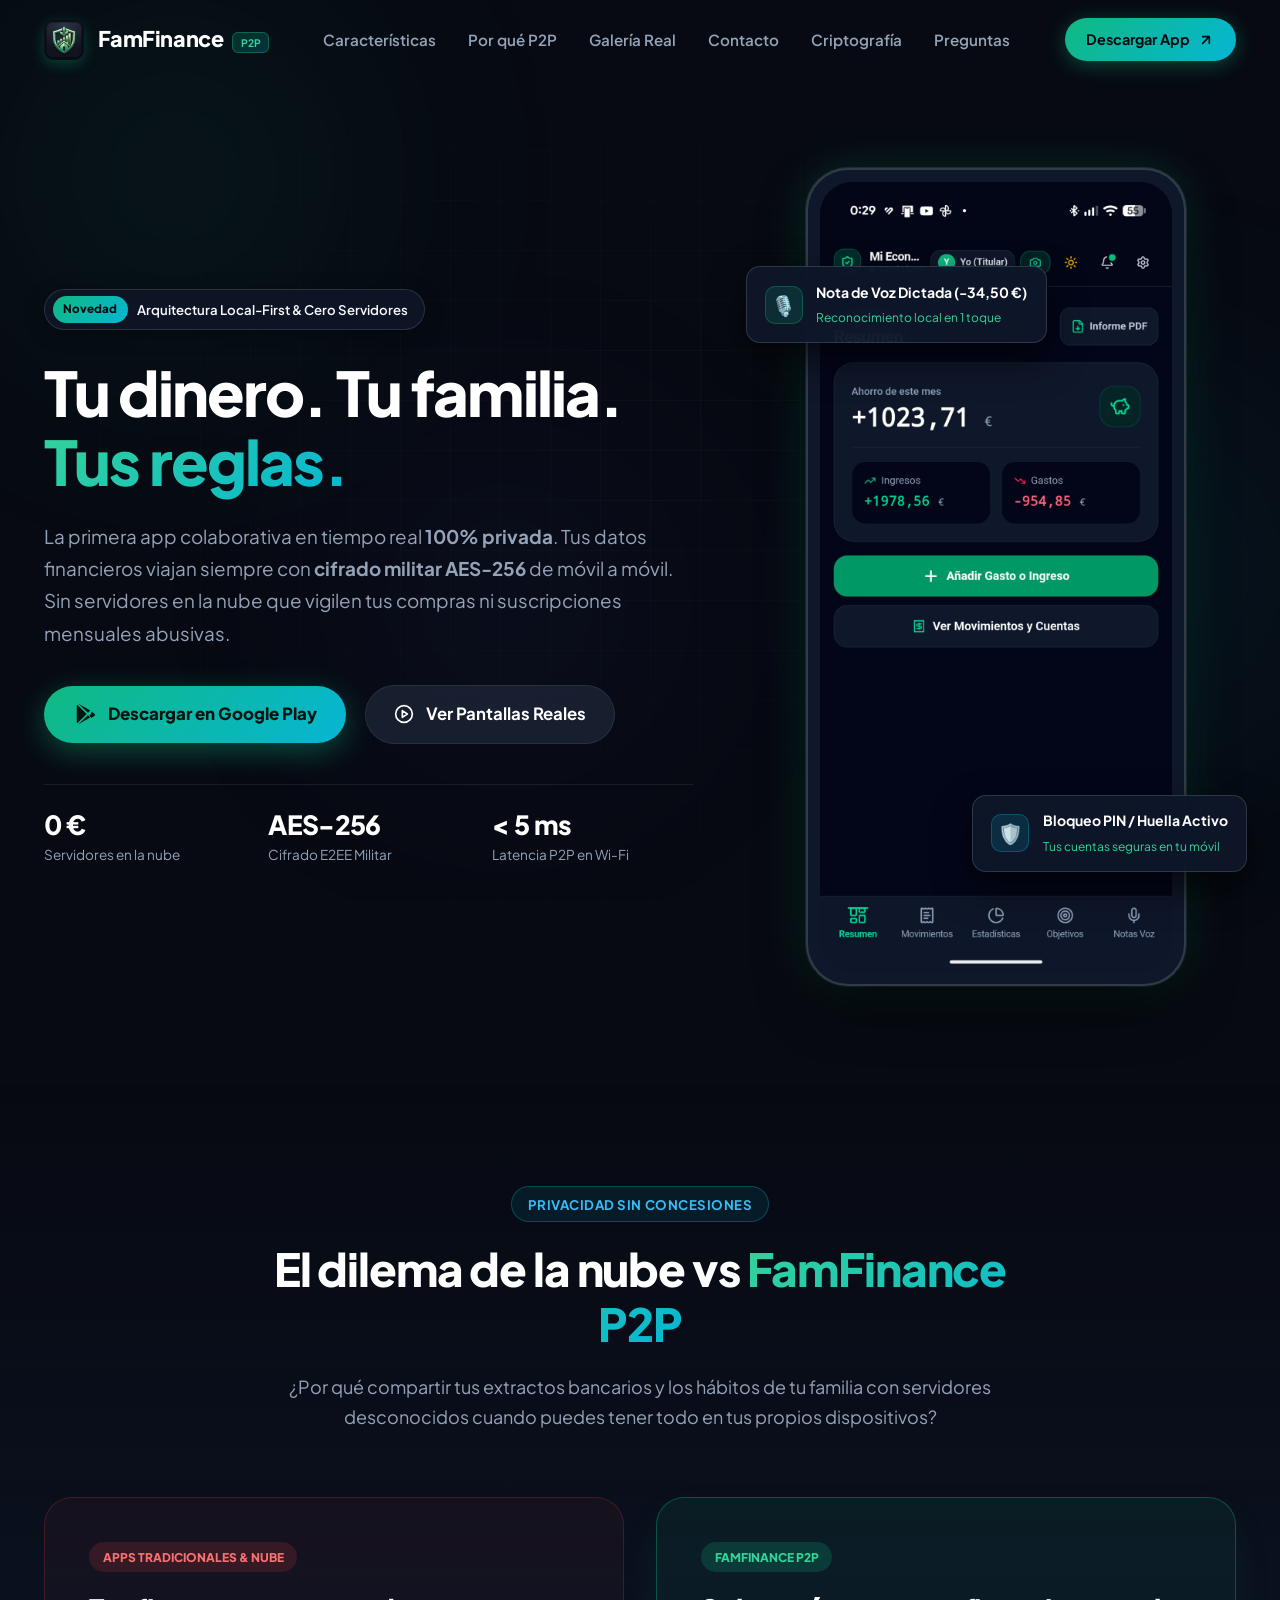
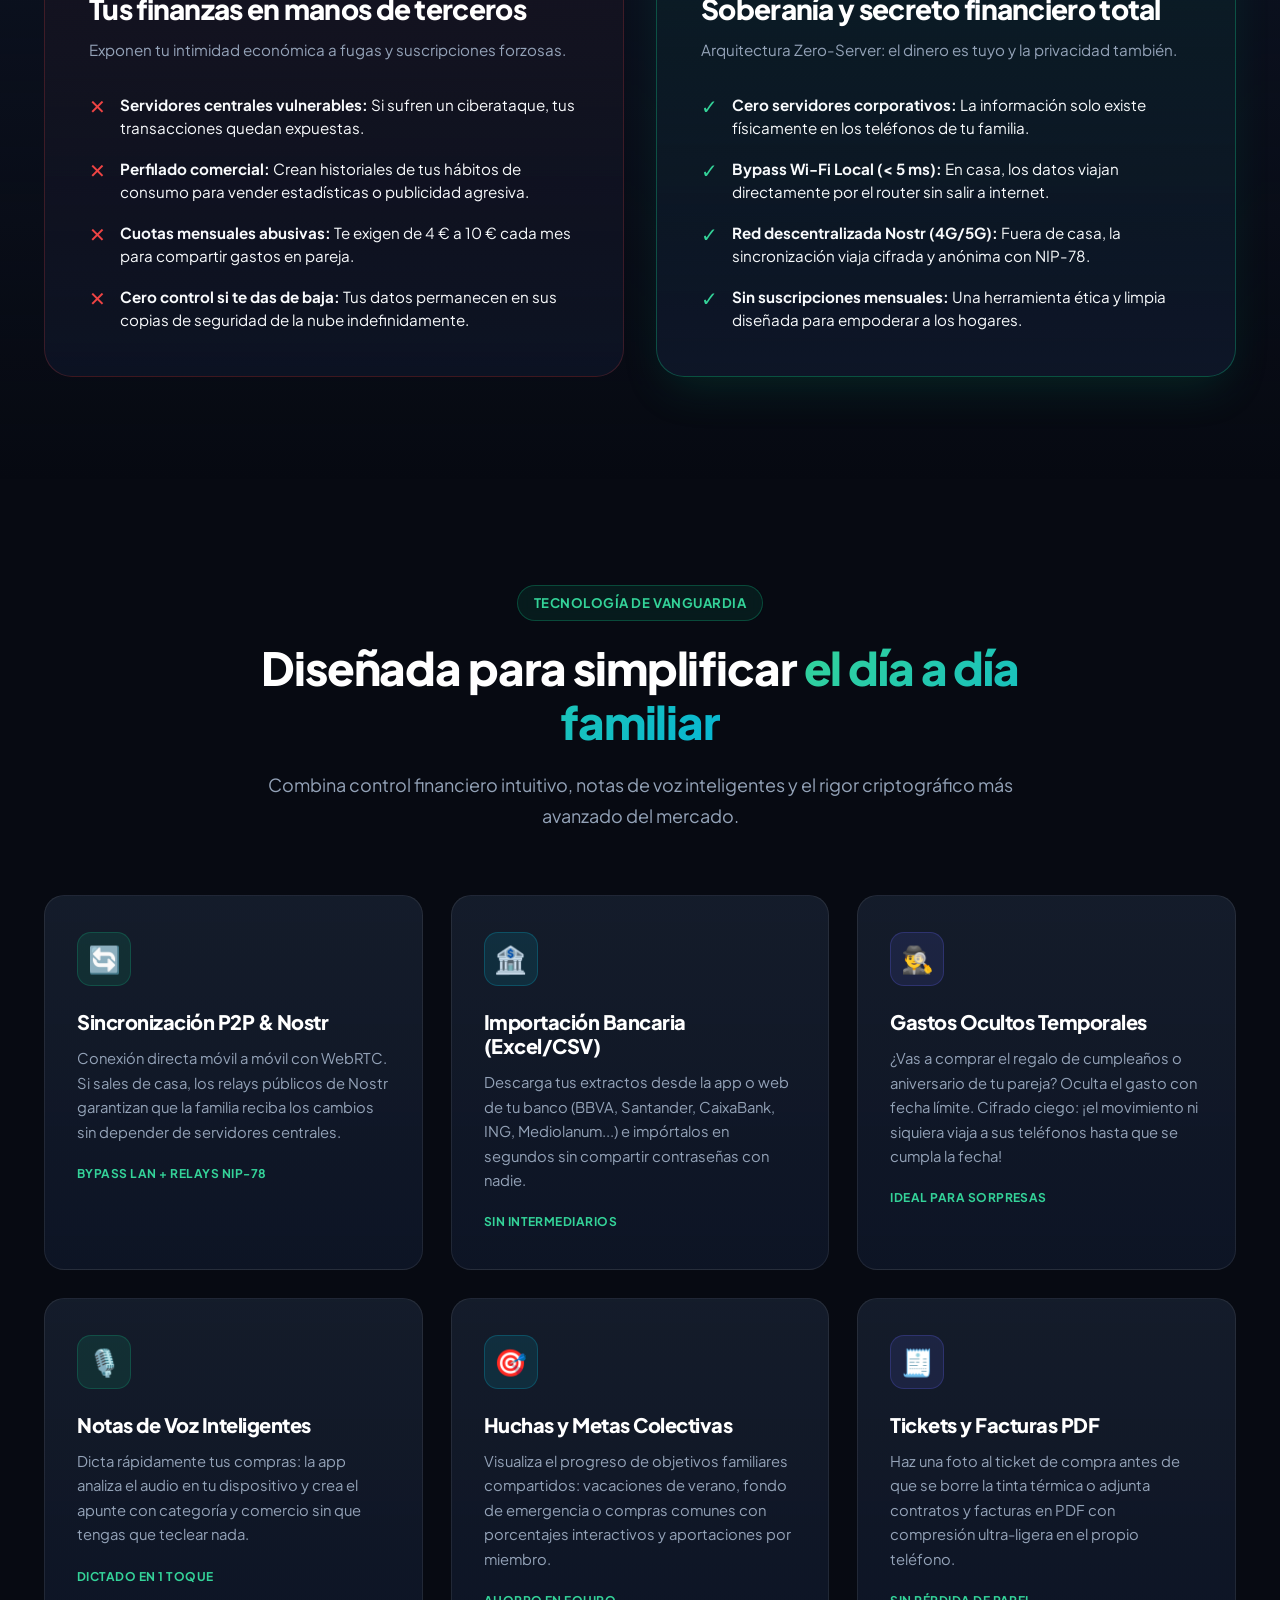
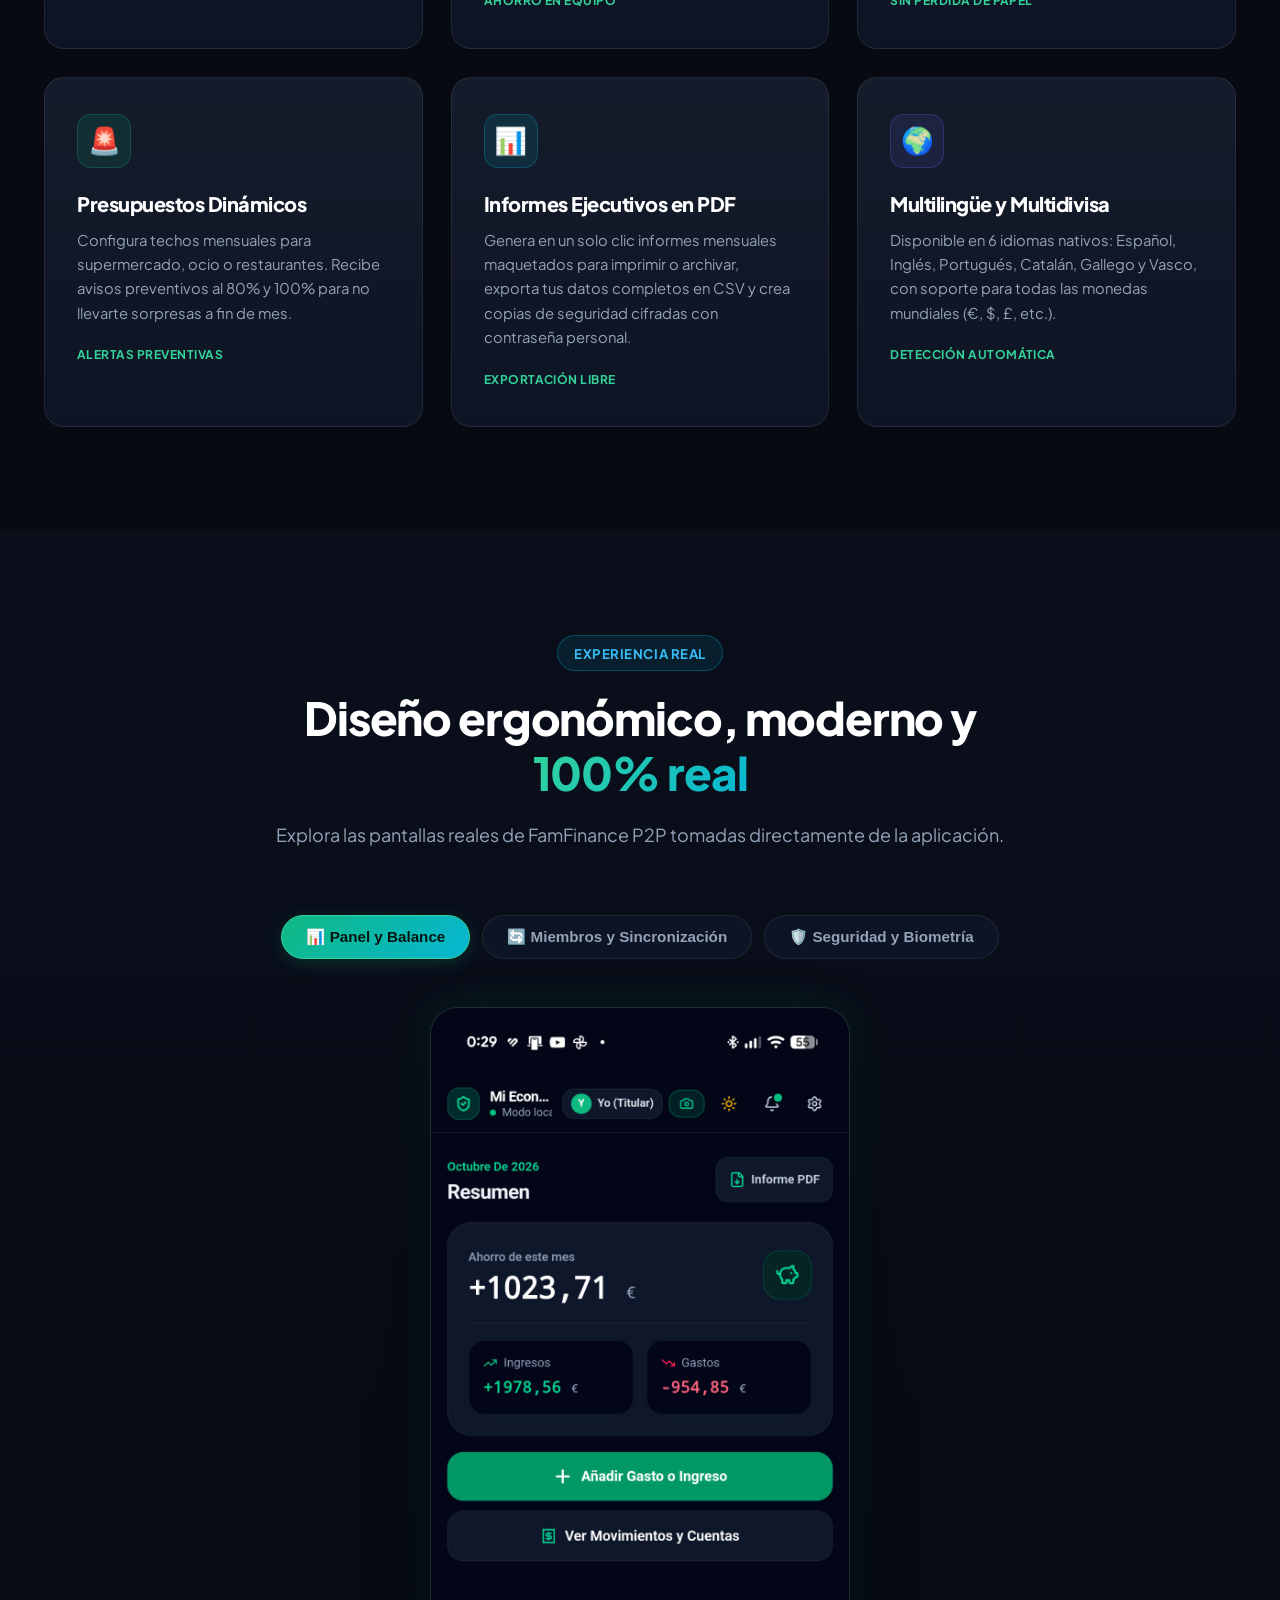
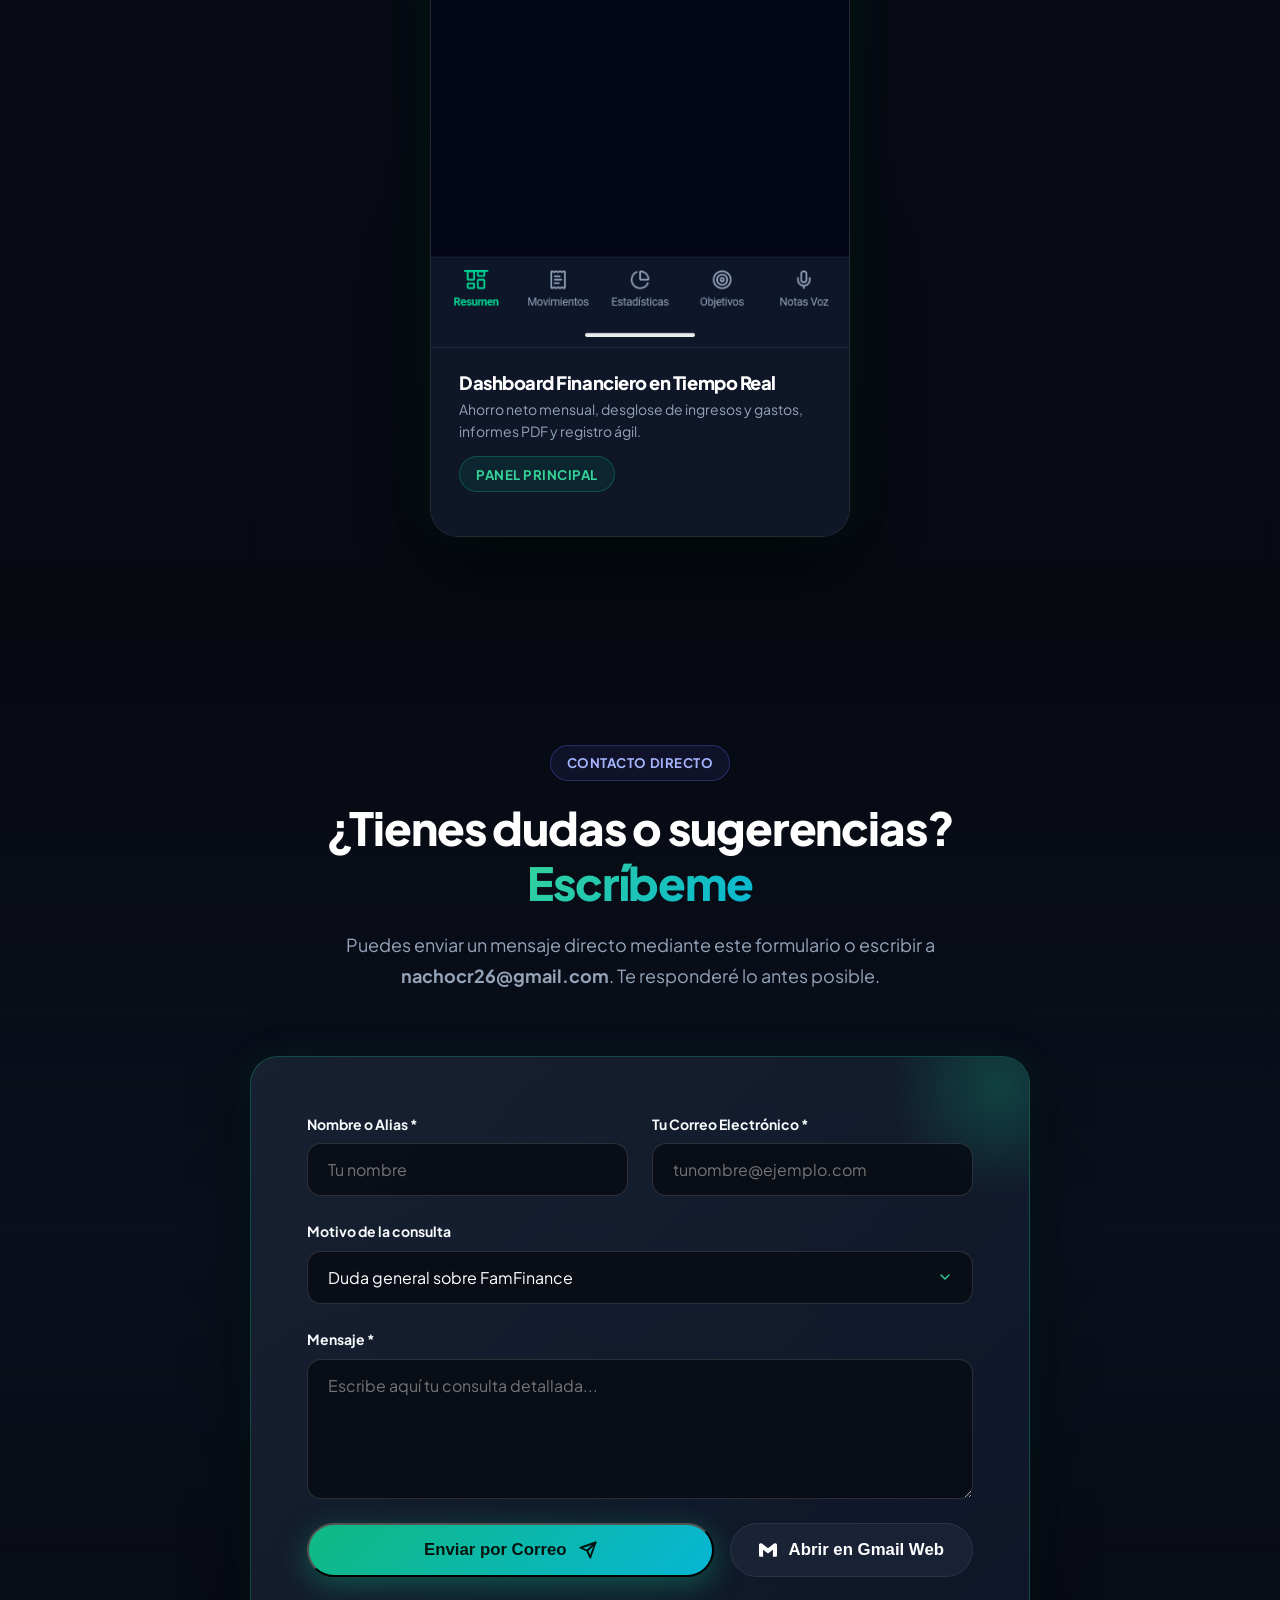
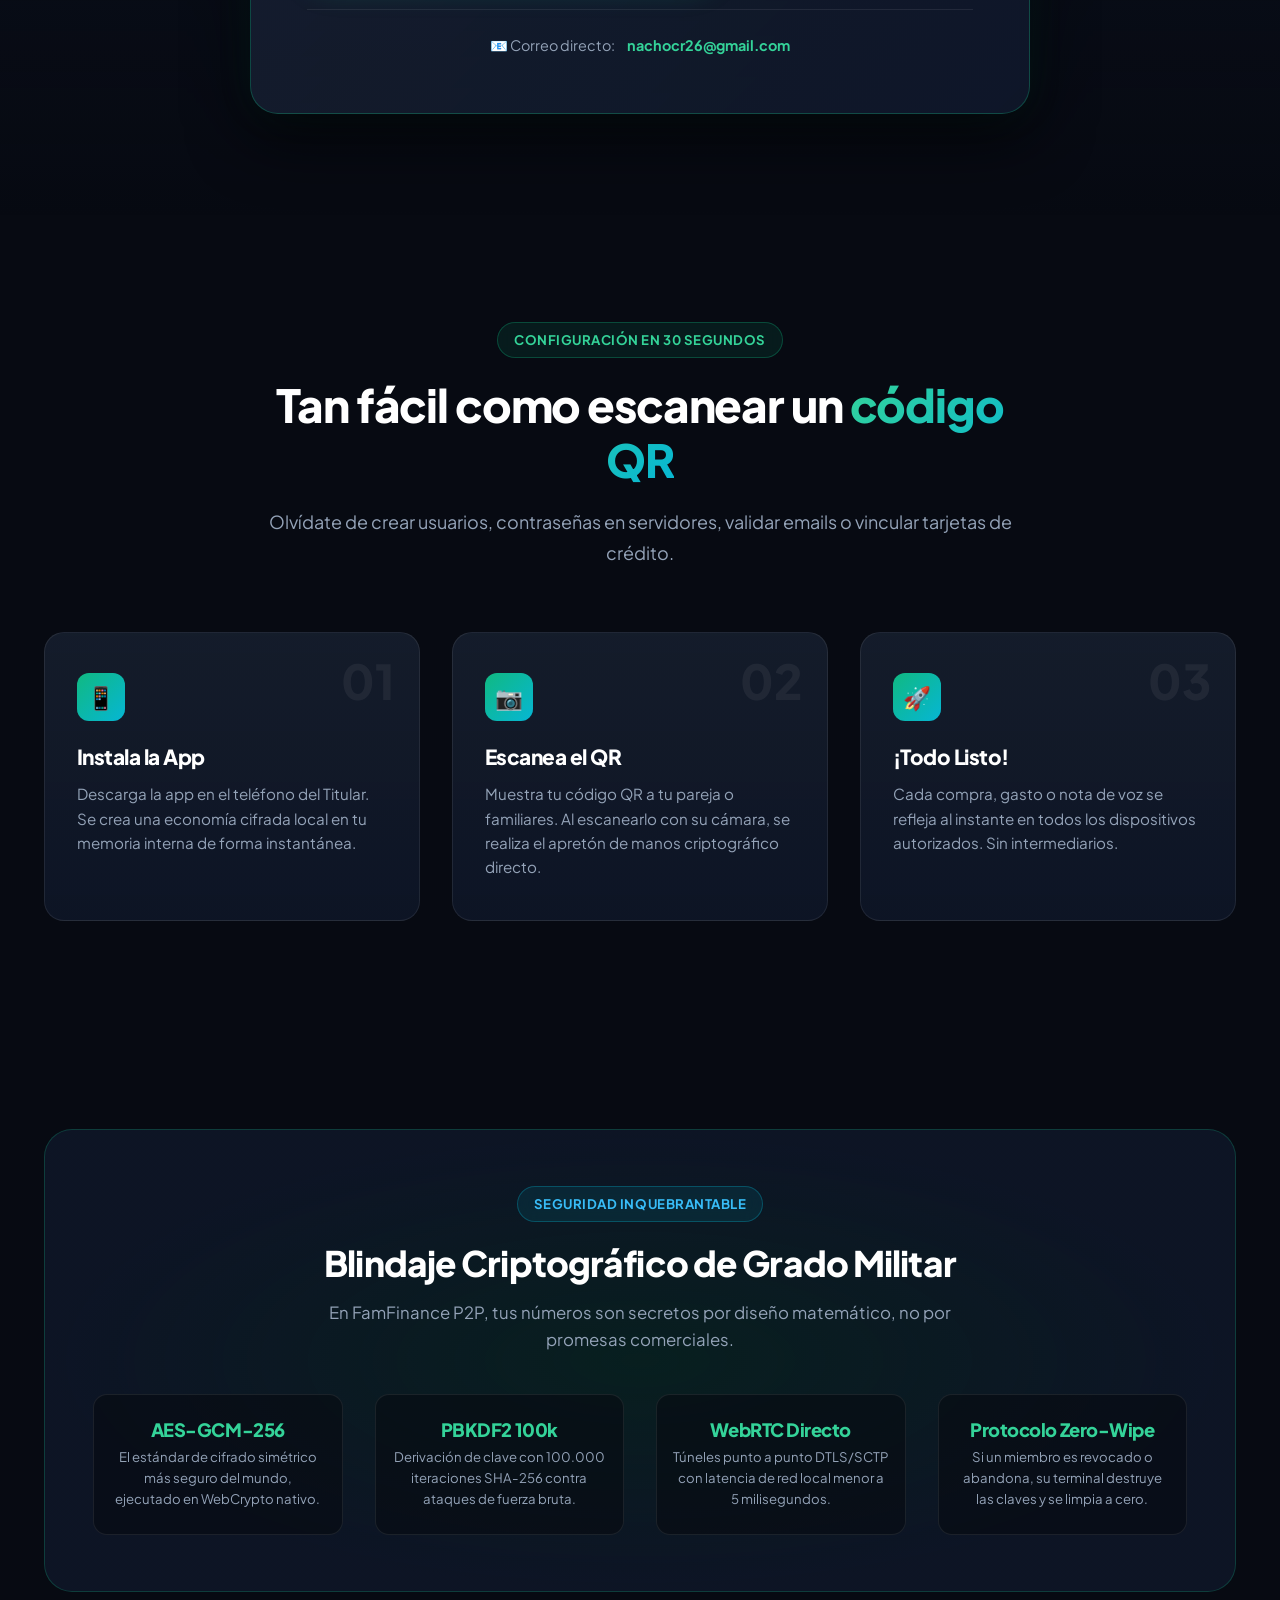
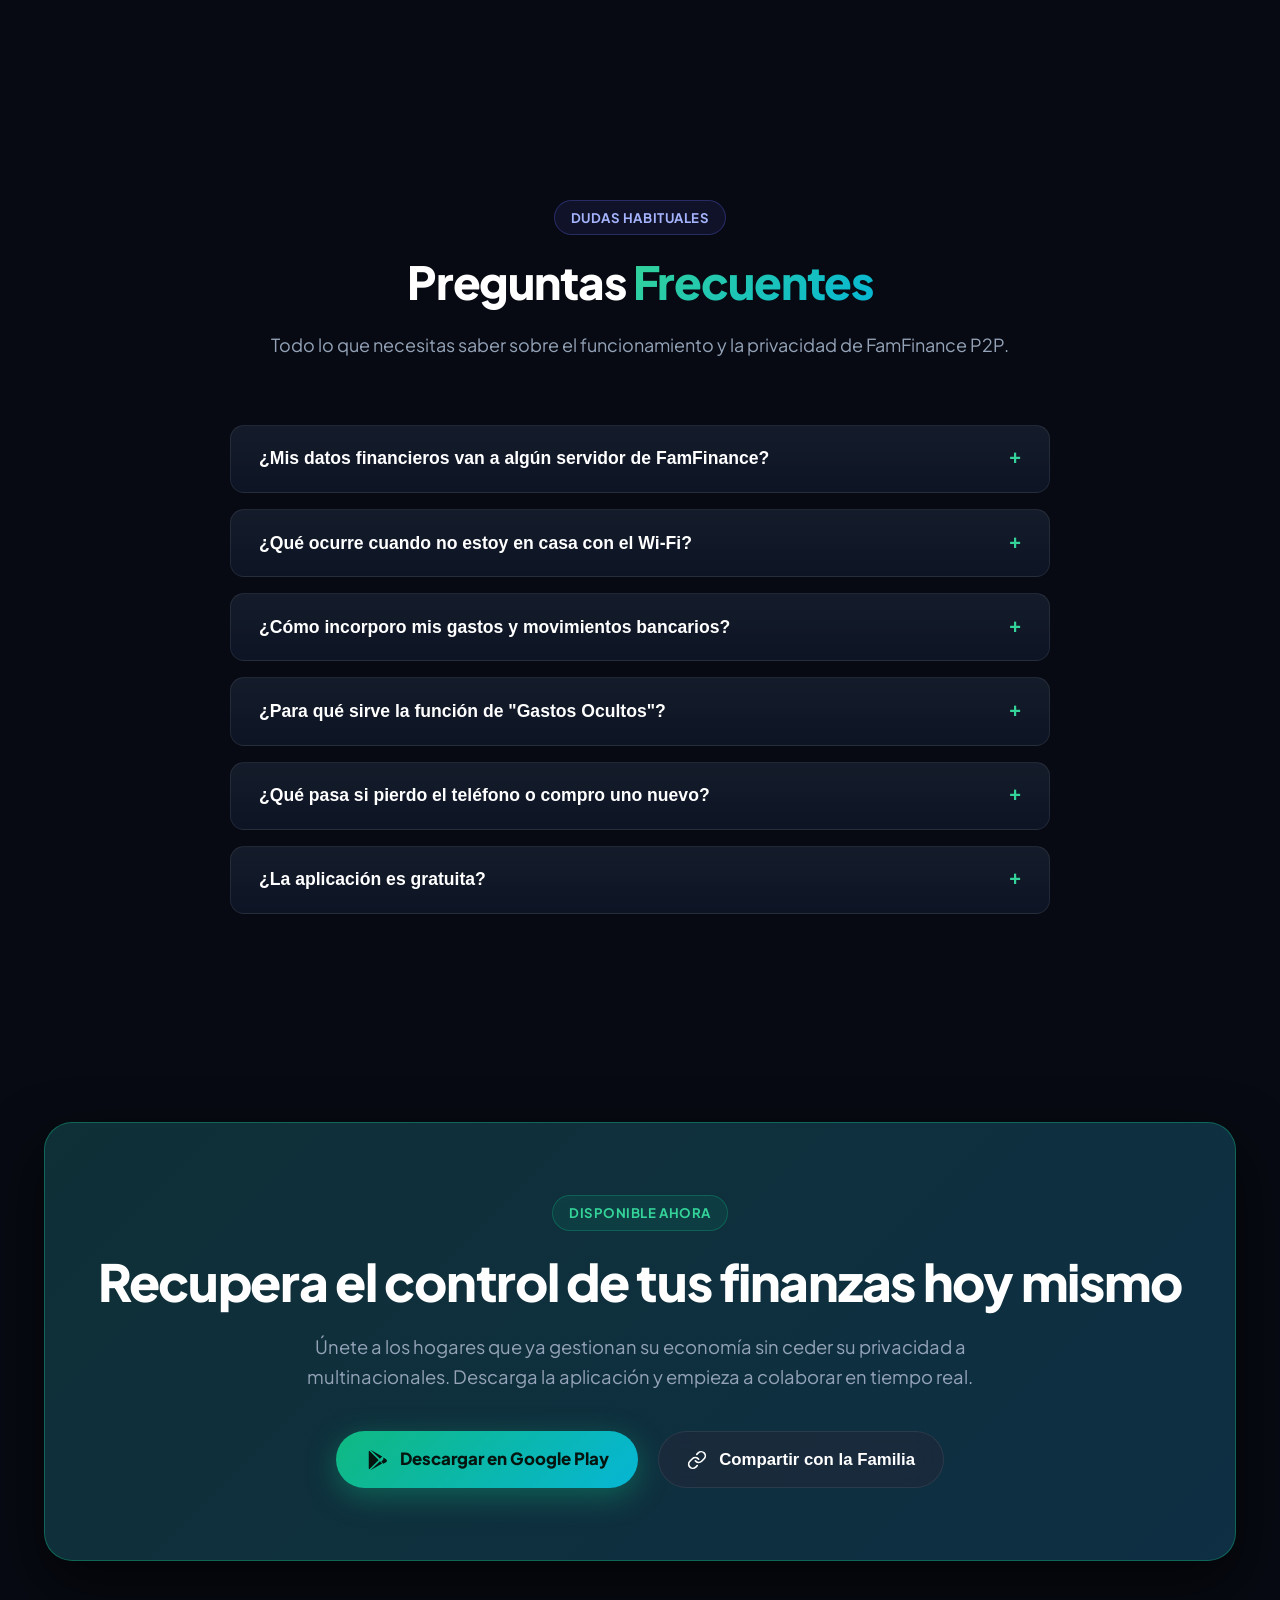
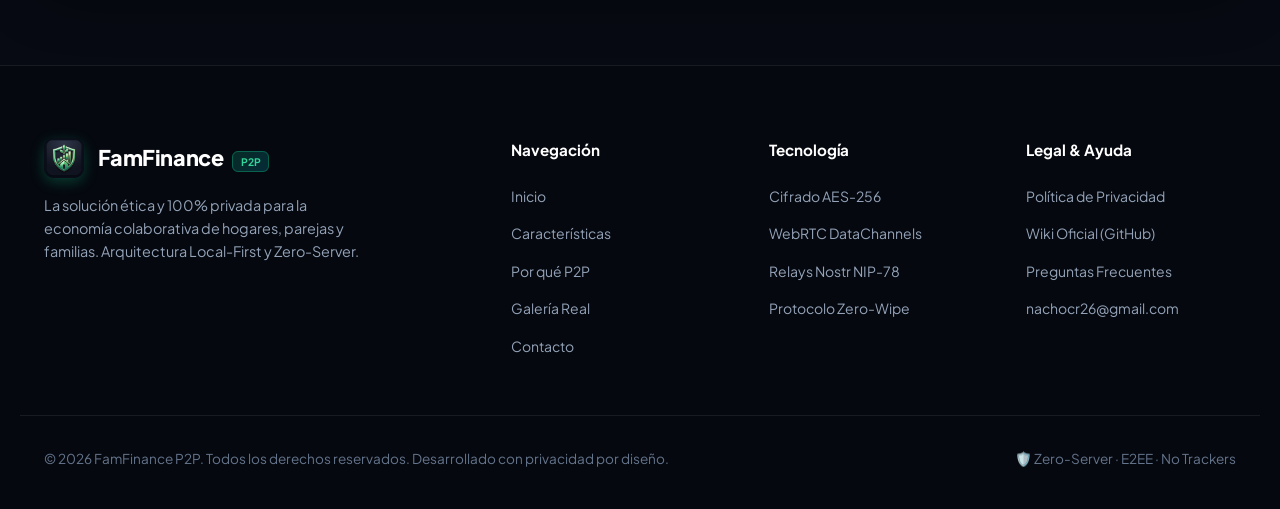
==== commit 120823d1: "feat: optimizacion responsive completa en movil para cabecera, botones, tabs e imagenes" ====
--- a/index.html
+++ b/index.html
@@ -27,7 +27,7 @@
   <link rel="preconnect" href="https://fonts.googleapis.com">
   <link rel="preconnect" href="https://fonts.gstatic.com" crossorigin>
   <link href="https://fonts.googleapis.com/css2?family=Plus+Jakarta+Sans:wght@400;500;600;700;800&display=swap" rel="stylesheet">
-  <link rel="stylesheet" href="styles.css" />
+  <link rel="stylesheet" href="styles.css?v=2.1" />
 </head>
 <body>
 
@@ -55,6 +55,7 @@
           <li><a href="#contacto" class="nav-link">Contacto</a></li>
           <li><a href="#seguridad" class="nav-link">Criptografía</a></li>
           <li><a href="#faq" class="nav-link">Preguntas</a></li>
+          <li class="mobile-menu-cta"><a href="#descarga" class="btn-primary" id="mobileNavCta">Descargar en Google Play</a></li>
         </ul>
 
         <div class="nav-actions">
@@ -665,6 +666,6 @@
     </div>
   </footer>
 
-  <script src="script.js"></script>
+  <script src="script.js?v=2.1"></script>
 </body>
 </html>
--- a/styles.css
+++ b/styles.css
@@ -69,6 +69,10 @@
   -moz-osx-font-smoothing: grayscale;
 }
 
+body.no-scroll {
+  overflow: hidden;
+}
+
 body {
   position: relative;
   overflow-x: hidden;
@@ -809,7 +813,7 @@
 }
 
 .gallery-display {
-  max-width: 900px;
+  max-width: 420px;
   margin: 0 auto;
   border-radius: var(--radius-xl);
   overflow: hidden;
@@ -839,12 +843,13 @@
 }
 
 .gallery-caption {
-  padding: 1.5rem 2rem;
+  padding: 1.5rem 1.75rem;
   background: rgba(15, 23, 42, 0.95);
   border-top: 1px solid var(--border-subtle);
   display: flex;
-  justify-content: space-between;
-  align-items: center;
+  flex-direction: column;
+  align-items: flex-start;
+  gap: 0.85rem;
 }
 
 .gallery-caption h4 {
@@ -924,7 +929,7 @@
   padding: 0.95rem 1.25rem;
   color: var(--text-white);
   font-family: inherit;
-  font-size: 0.95rem;
+  font-size: 16px;
   transition: var(--transition-fast);
   outline: none;
 }
@@ -1240,8 +1245,22 @@
 }
 
 /* ==========================================================================
-   RESPONSIVE MEDIA QUERIES
+   RESPONSIVE MEDIA QUERIES & MOBILE PERFECTION
    ========================================================================== */
+
+/* Keyframe for mobile menu opening */
+@keyframes navSlideDown {
+  from {
+    opacity: 0;
+    transform: translateY(-12px);
+  }
+  to {
+    opacity: 1;
+    transform: translateY(0);
+  }
+}
+
+/* Tablet & Intermediate screens (<= 1024px) */
 @media (max-width: 1024px) {
   .hero-grid {
     grid-template-columns: 1fr;
@@ -1270,10 +1289,6 @@
     grid-template-columns: repeat(2, 1fr);
   }
   
-  .calc-grid {
-    grid-template-columns: 1fr;
-  }
-  
   .card-top-left {
     left: -5%;
   }
@@ -1287,50 +1302,464 @@
   }
 }
 
+/* Mobile Screens (<= 768px) */
 @media (max-width: 768px) {
+  /* Navigation Bar & Mobile Drawer */
+  .site-nav {
+    padding: 0.75rem 0;
+  }
+
+  .btn-nav-cta {
+    display: none !important; /* Hide on top bar to avoid squeezing logo and burger */
+  }
+
+  .mobile-toggle {
+    display: flex;
+    align-items: center;
+    justify-content: center;
+    width: 44px;
+    height: 44px;
+    border-radius: 10px;
+    background: rgba(255, 255, 255, 0.05);
+    border: 1px solid var(--border-subtle);
+  }
+
   .site-nav .nav-links {
     display: none;
   }
-  
-  .mobile-toggle {
+
+  .site-nav.menu-open .nav-links {
+    display: flex;
+    flex-direction: column;
+    position: fixed;
+    top: 62px;
+    left: 0;
+    right: 0;
+    bottom: 0;
+    background: rgba(7, 10, 18, 0.97);
+    backdrop-filter: blur(24px);
+    -webkit-backdrop-filter: blur(24px);
+    padding: 1.75rem 1.5rem 2.5rem 1.5rem;
+    gap: 0.85rem;
+    border-top: 1px solid rgba(255, 255, 255, 0.08);
+    overflow-y: auto;
+    z-index: 99;
+    animation: navSlideDown 0.25s cubic-bezier(0.16, 1, 0.3, 1) forwards;
+  }
+
+  .nav-link {
+    font-size: 1.15rem;
+    font-weight: 700;
+    color: var(--text-white);
+    padding: 0.65rem 0;
+    border-bottom: 1px solid rgba(255, 255, 255, 0.06);
     display: block;
   }
-  
+
+  .mobile-menu-cta {
+    display: block;
+    margin-top: 1rem;
+    padding-top: 0.5rem;
+  }
+
+  .mobile-menu-cta .btn-primary {
+    width: 100%;
+    justify-content: center;
+  }
+
+  /* Section Spacing & Layout */
+  section {
+    padding: 4.5rem 0;
+  }
+
+  .section-header {
+    margin-bottom: 2.75rem;
+  }
+
+  .section-title {
+    font-size: clamp(1.85rem, 6.5vw, 2.45rem);
+  }
+
+  .section-subtitle {
+    font-size: 1rem;
+    line-height: 1.6;
+  }
+
+  /* Hero Section */
+  .hero-section {
+    padding-top: 6rem;
+    padding-bottom: 3rem;
+  }
+
+  .hero-grid {
+    gap: 2.5rem;
+  }
+
+  .hero-pill {
+    font-size: 0.775rem;
+    padding: 0.35rem 0.85rem;
+    margin-bottom: 1.25rem;
+  }
+
+  .hero-title {
+    font-size: clamp(2rem, 8vw, 2.85rem);
+    line-height: 1.15;
+    margin-bottom: 1.15rem;
+  }
+
+  .hero-description {
+    font-size: 1.02rem;
+    line-height: 1.62;
+    margin-bottom: 1.85rem;
+  }
+
+  .hero-cta-group {
+    flex-direction: column;
+    width: 100%;
+    gap: 0.85rem;
+    margin-bottom: 2rem;
+  }
+
+  .hero-cta-group .btn-primary,
+  .hero-cta-group .btn-secondary {
+    width: 100%;
+    justify-content: center;
+    padding: 0.9rem 1.4rem;
+    font-size: 0.98rem;
+  }
+
+  .hero-stats {
+    grid-template-columns: repeat(3, 1fr);
+    gap: 0.75rem;
+    padding-top: 1.25rem;
+    margin-bottom: 1rem;
+    text-align: center;
+  }
+
+  .stat-item h4 {
+    font-size: 1.25rem;
+    margin-bottom: 0.15rem;
+  }
+
+  .stat-item p {
+    font-size: 0.75rem;
+    line-height: 1.25;
+  }
+
+  /* Phone Mockup Frame */
+  .mockup-container {
+    max-width: 290px;
+    margin: 0 auto;
+  }
+
+  .phone-frame {
+    border-radius: 34px;
+    padding: 8px;
+    border-width: 1.5px;
+    box-shadow: 0 16px 45px rgba(0, 0, 0, 0.8), 0 0 30px rgba(16, 185, 129, 0.18);
+  }
+
+  .phone-screen {
+    border-radius: 26px;
+  }
+
+  .card-top-left, .card-bottom-right {
+    display: none; /* Hide floating badges on mobile */
+  }
+
+  /* Comparison Matrix */
   .comparison-grid {
     grid-template-columns: 1fr;
-  }
-  
+    gap: 1.5rem;
+  }
+
+  .compare-card {
+    padding: 1.85rem 1.35rem;
+    border-radius: var(--radius-lg);
+  }
+
+  .compare-title {
+    font-size: 1.45rem;
+  }
+
+  .compare-desc {
+    font-size: 0.9rem;
+    margin-bottom: 1.5rem;
+  }
+
+  .compare-list li {
+    font-size: 0.88rem;
+    gap: 0.65rem;
+  }
+
+  /* Features Grid */
   .features-grid {
     grid-template-columns: 1fr;
-  }
-  
+    gap: 1.25rem;
+  }
+
+  .feature-card {
+    padding: 1.85rem 1.35rem;
+    border-radius: var(--radius-lg);
+  }
+
+  .feature-icon-box {
+    width: 48px;
+    height: 48px;
+    font-size: 1.4rem;
+    margin-bottom: 1.15rem;
+  }
+
+  .feature-card h3 {
+    font-size: 1.15rem;
+  }
+
+  .feature-card p {
+    font-size: 0.88rem;
+  }
+
+  /* Gallery Screenshots Tabs & Display */
+  .tabs-container {
+    display: flex;
+    flex-wrap: nowrap;
+    overflow-x: auto;
+    -webkit-overflow-scrolling: touch;
+    scroll-snap-type: x mandatory;
+    padding: 0.5rem 0.25rem 1rem 0.25rem;
+    gap: 0.6rem;
+    justify-content: flex-start;
+    scrollbar-width: none;
+  }
+
+  .tabs-container::-webkit-scrollbar {
+    display: none;
+  }
+
+  .tab-btn {
+    flex-shrink: 0;
+    scroll-snap-align: center;
+    font-size: 0.85rem;
+    padding: 0.65rem 1.15rem;
+    white-space: nowrap;
+  }
+
+  .gallery-display {
+    max-width: min(320px, 88vw);
+    border-radius: 34px;
+    border-width: 2px;
+  }
+
+  .gallery-caption {
+    padding: 1.25rem 1.25rem;
+    gap: 0.65rem;
+  }
+
+  .gallery-caption h4 {
+    font-size: 1.05rem;
+  }
+
+  .gallery-caption p {
+    font-size: 0.825rem;
+    line-height: 1.5;
+  }
+
+  .gallery-caption .section-badge {
+    align-self: flex-start;
+    margin-bottom: 0;
+    font-size: 0.72rem;
+    padding: 0.3rem 0.75rem;
+  }
+
+  /* How It Works (Steps) */
   .steps-grid {
     grid-template-columns: 1fr;
-  }
-  
-  .hero-stats {
+    gap: 1.25rem;
+  }
+
+  .step-card {
+    padding: 1.85rem 1.35rem;
+    border-radius: var(--radius-lg);
+  }
+
+  .step-number {
+    font-size: 2.25rem;
+    top: 1.15rem;
+    right: 1.15rem;
+  }
+
+  /* Security Pillars */
+  .security-banner {
+    padding: 2.25rem 1.35rem;
+    border-radius: var(--radius-lg);
+  }
+
+  .security-grid {
     grid-template-columns: 1fr;
-    gap: 1rem;
-  }
-  
+    gap: 0.85rem;
+    margin-top: 1.75rem;
+  }
+
+  .sec-pill {
+    padding: 1.2rem 1rem;
+  }
+
+  .sec-pill h4 {
+    font-size: 1.05rem;
+  }
+
+  .sec-pill p {
+    font-size: 0.825rem;
+  }
+
+  /* FAQ Accordion */
+  .faq-question {
+    padding: 1.15rem 1.25rem;
+    font-size: 1rem;
+  }
+
+  .faq-answer {
+    padding: 0 1.25rem;
+    font-size: 0.9rem;
+  }
+
+  .faq-item.active .faq-answer {
+    padding-bottom: 1.35rem;
+  }
+
+  /* Contact Form & Buttons */
+  .contact-card {
+    padding: 2rem 1.35rem;
+    border-radius: var(--radius-lg);
+  }
+
+  .form-row {
+    grid-template-columns: 1fr;
+    gap: 1.15rem;
+  }
+
+  .contact-buttons-row {
+    flex-direction: column;
+    width: 100%;
+    gap: 0.75rem;
+  }
+
+  .contact-buttons-row .btn-primary,
+  .contact-buttons-row .btn-secondary {
+    width: 100%;
+    justify-content: center;
+    padding: 0.85rem 1.25rem;
+    font-size: 0.95rem;
+  }
+
+  /* Download CTA Box */
+  .cta-box {
+    padding: 2.75rem 1.35rem;
+    border-radius: var(--radius-lg);
+  }
+
+  .cta-box h2 {
+    font-size: 1.85rem;
+  }
+
+  .cta-box p {
+    font-size: 0.98rem;
+    margin-bottom: 1.85rem;
+  }
+
+  .cta-buttons {
+    flex-direction: column;
+    width: 100%;
+    gap: 0.85rem;
+  }
+
+  .cta-buttons .btn-primary,
+  .cta-buttons .btn-secondary {
+    width: 100%;
+    justify-content: center;
+    padding: 0.9rem 1.35rem;
+    font-size: 0.95rem;
+  }
+
+  /* Footer */
+  .site-footer {
+    padding: 3rem 0 2rem 0;
+  }
+
   .footer-grid {
     grid-template-columns: 1fr;
-  }
-  
+    gap: 2rem;
+    text-align: center;
+  }
+
+  .footer-brand p {
+    margin: 0.75rem auto 0 auto;
+  }
+
+  .footer-bottom {
+    flex-direction: column;
+    text-align: center;
+    gap: 0.75rem;
+  }
+
+  /* Privacy Policy Legal Page */
+  .legal-container {
+    padding: 5.5rem 1rem 3rem 1rem !important;
+  }
+
+  .legal-card {
+    padding: 1.85rem 1.25rem !important;
+    border-radius: var(--radius-lg) !important;
+  }
+
+  .legal-card h1 {
+    font-size: 1.75rem !important;
+  }
+}
+
+/* Narrow SmartPhones (<= 480px, e.g. iPhone SE, Galaxy A series, 360-390px) */
+@media (max-width: 480px) {
+  .container {
+    padding: 0 1rem;
+  }
+
+  .brand-logo {
+    font-size: 1.15rem;
+    gap: 0.65rem;
+  }
+
+  .logo-img {
+    width: 32px;
+    height: 32px;
+  }
+
+  .brand-badge {
+    font-size: 0.6rem;
+    padding: 0.15rem 0.4rem;
+  }
+
+  .hero-stats {
+    gap: 0.4rem;
+  }
+
+  .stat-item h4 {
+    font-size: 1.1rem;
+  }
+
+  .stat-item p {
+    font-size: 0.7rem;
+  }
+
+  .mockup-container {
+    max-width: 270px;
+  }
+
+  .gallery-display {
+    max-width: min(290px, 90vw);
+  }
+
   .contact-card {
-    padding: 2.25rem 1.5rem;
-  }
-  
-  .form-row {
-    grid-template-columns: 1fr;
-    gap: 1.25rem;
-  }
-  
-  .cta-box {
-    padding: 3rem 1.5rem;
-  }
-  
-  .card-top-left, .card-bottom-right {
-    display: none; /* Hide floating cards on small screens for cleaner fit */
-  }
-}
+    padding: 1.75rem 1.15rem;
+  }
+}
+
+@media (min-width: 769px) { .mobile-menu-cta { display: none !important; } }
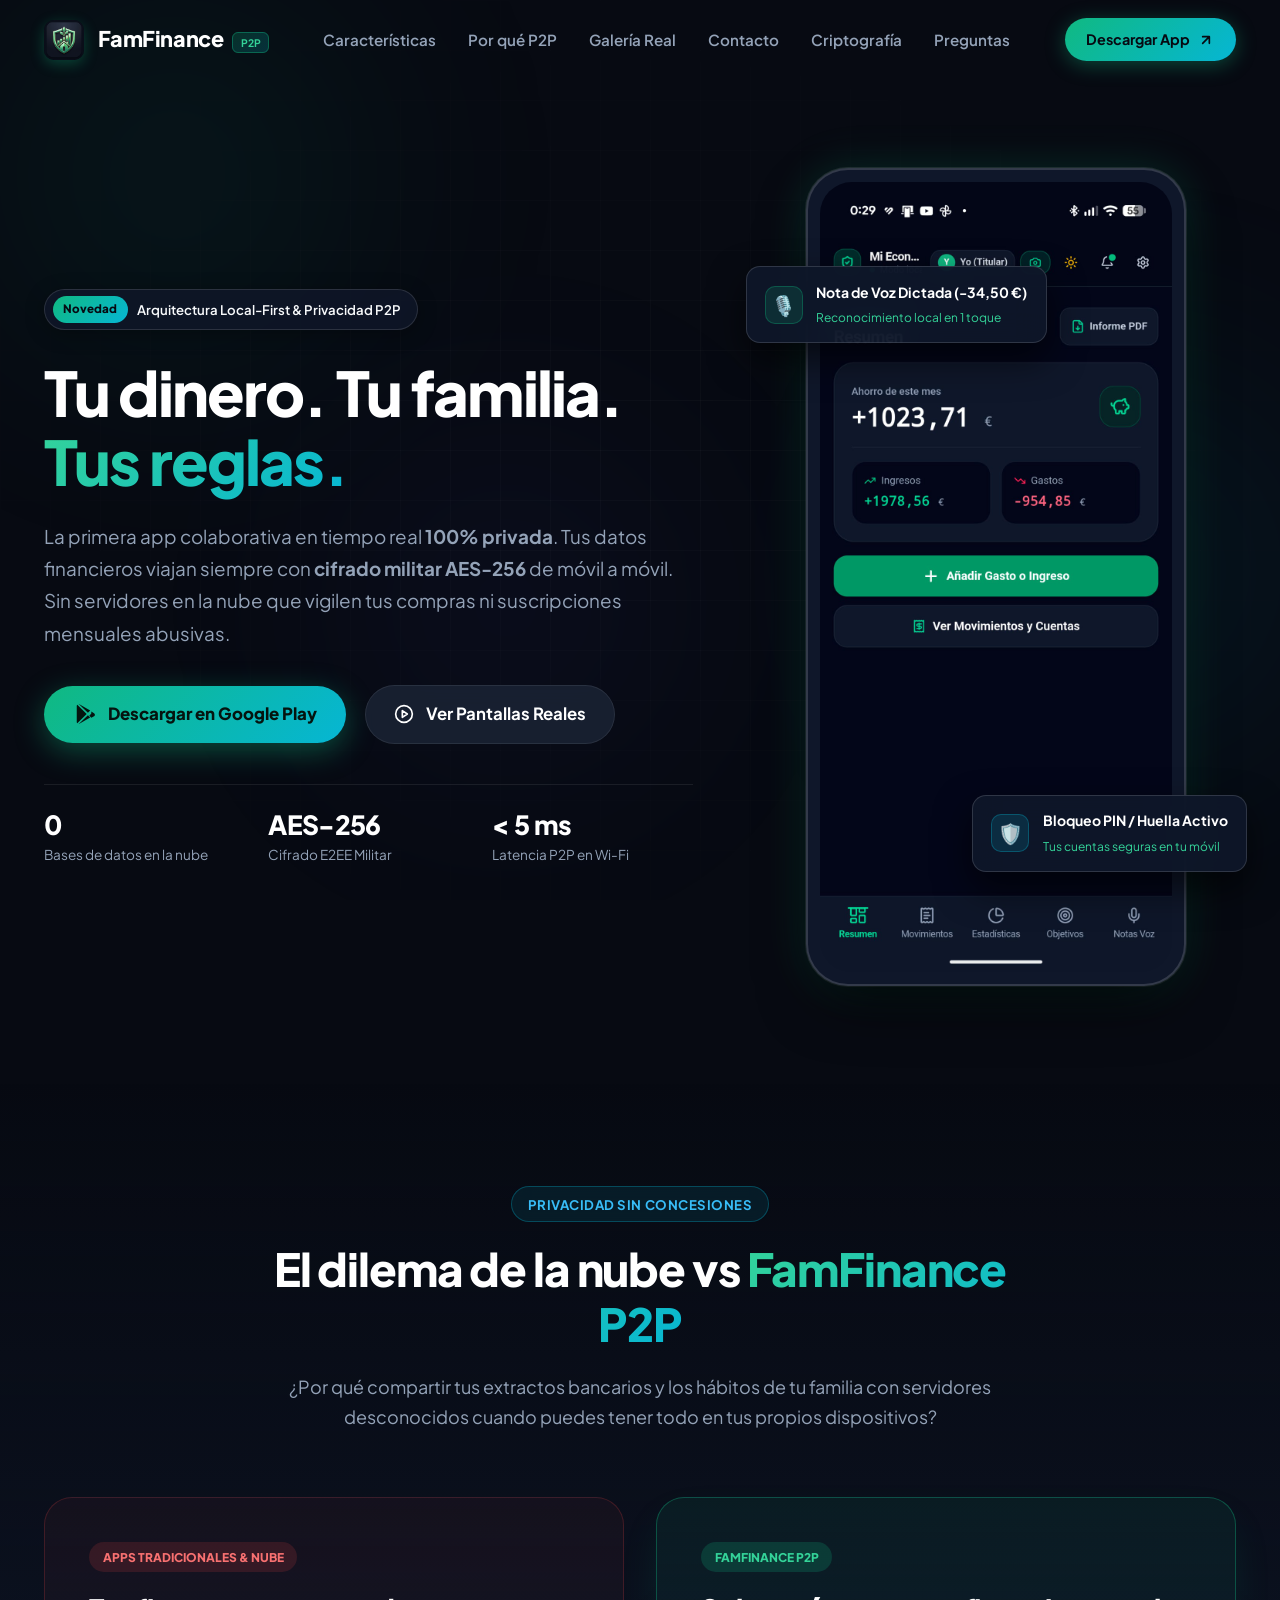
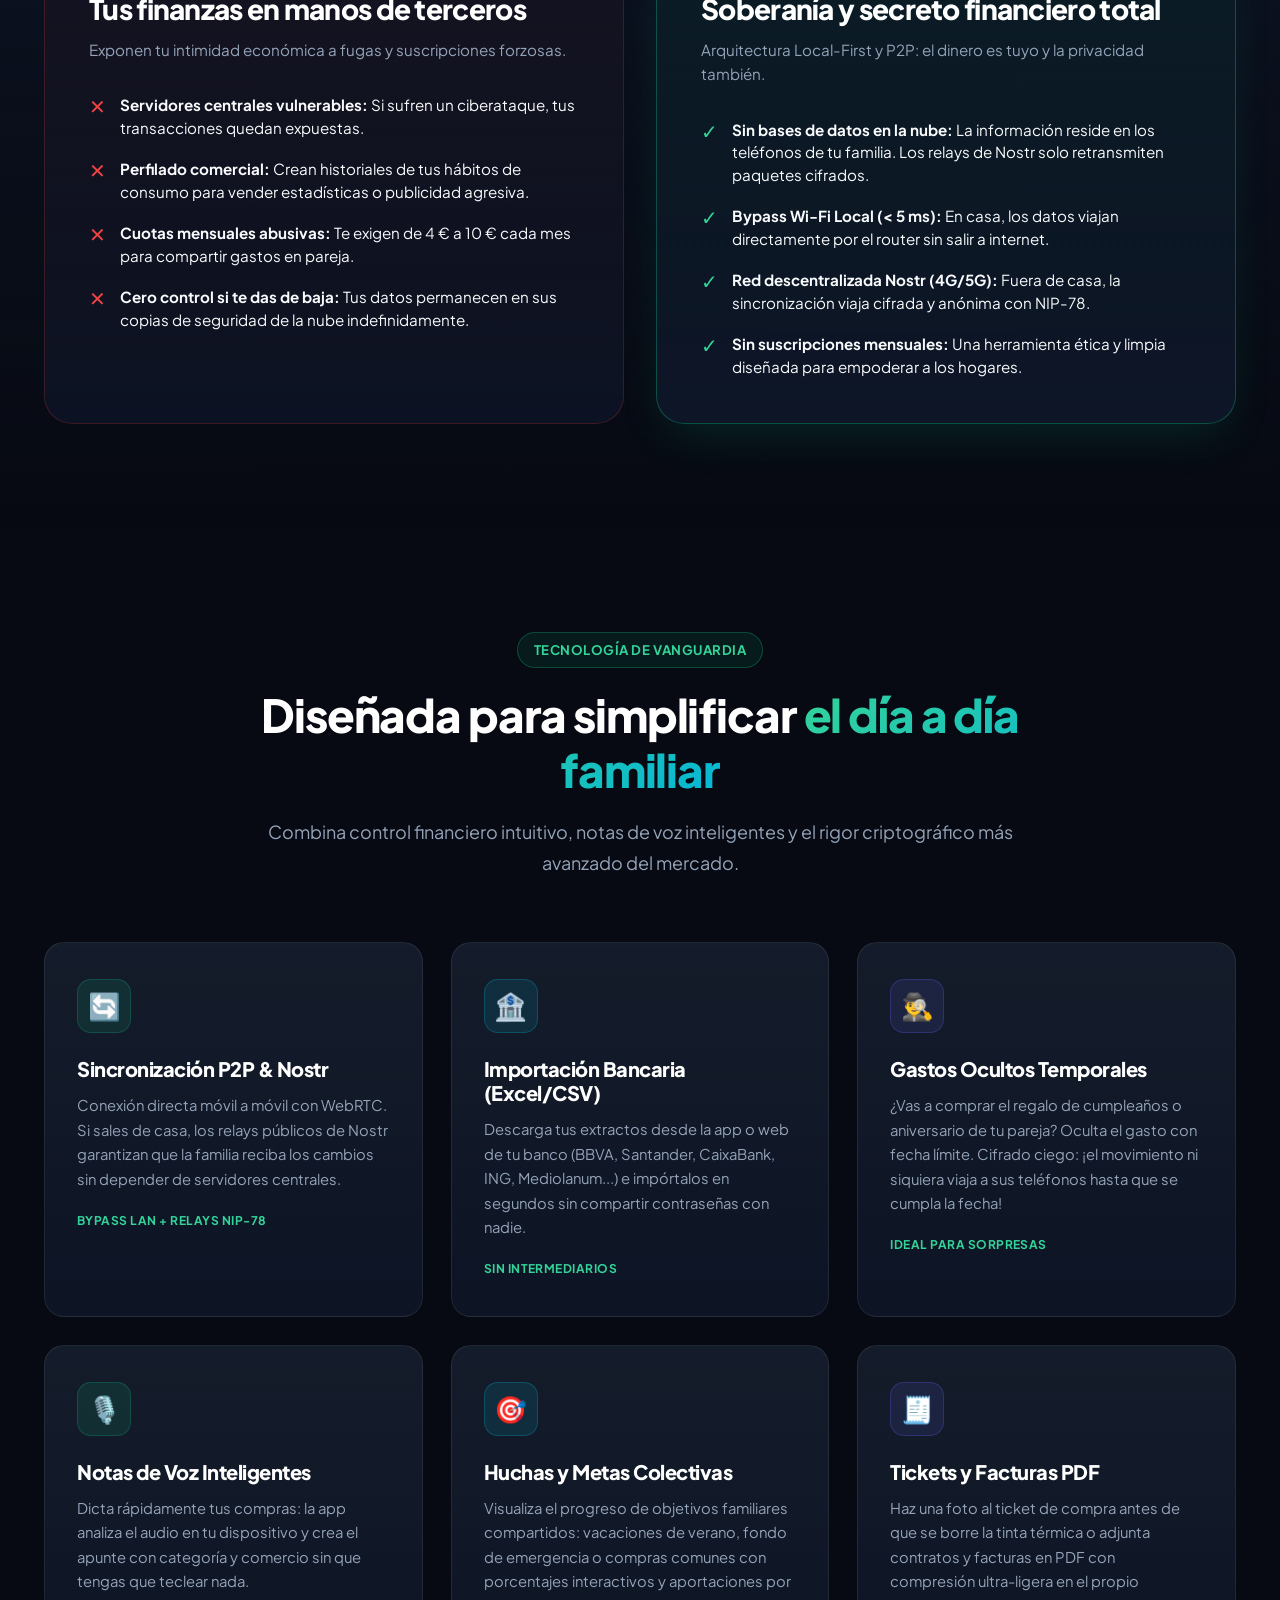
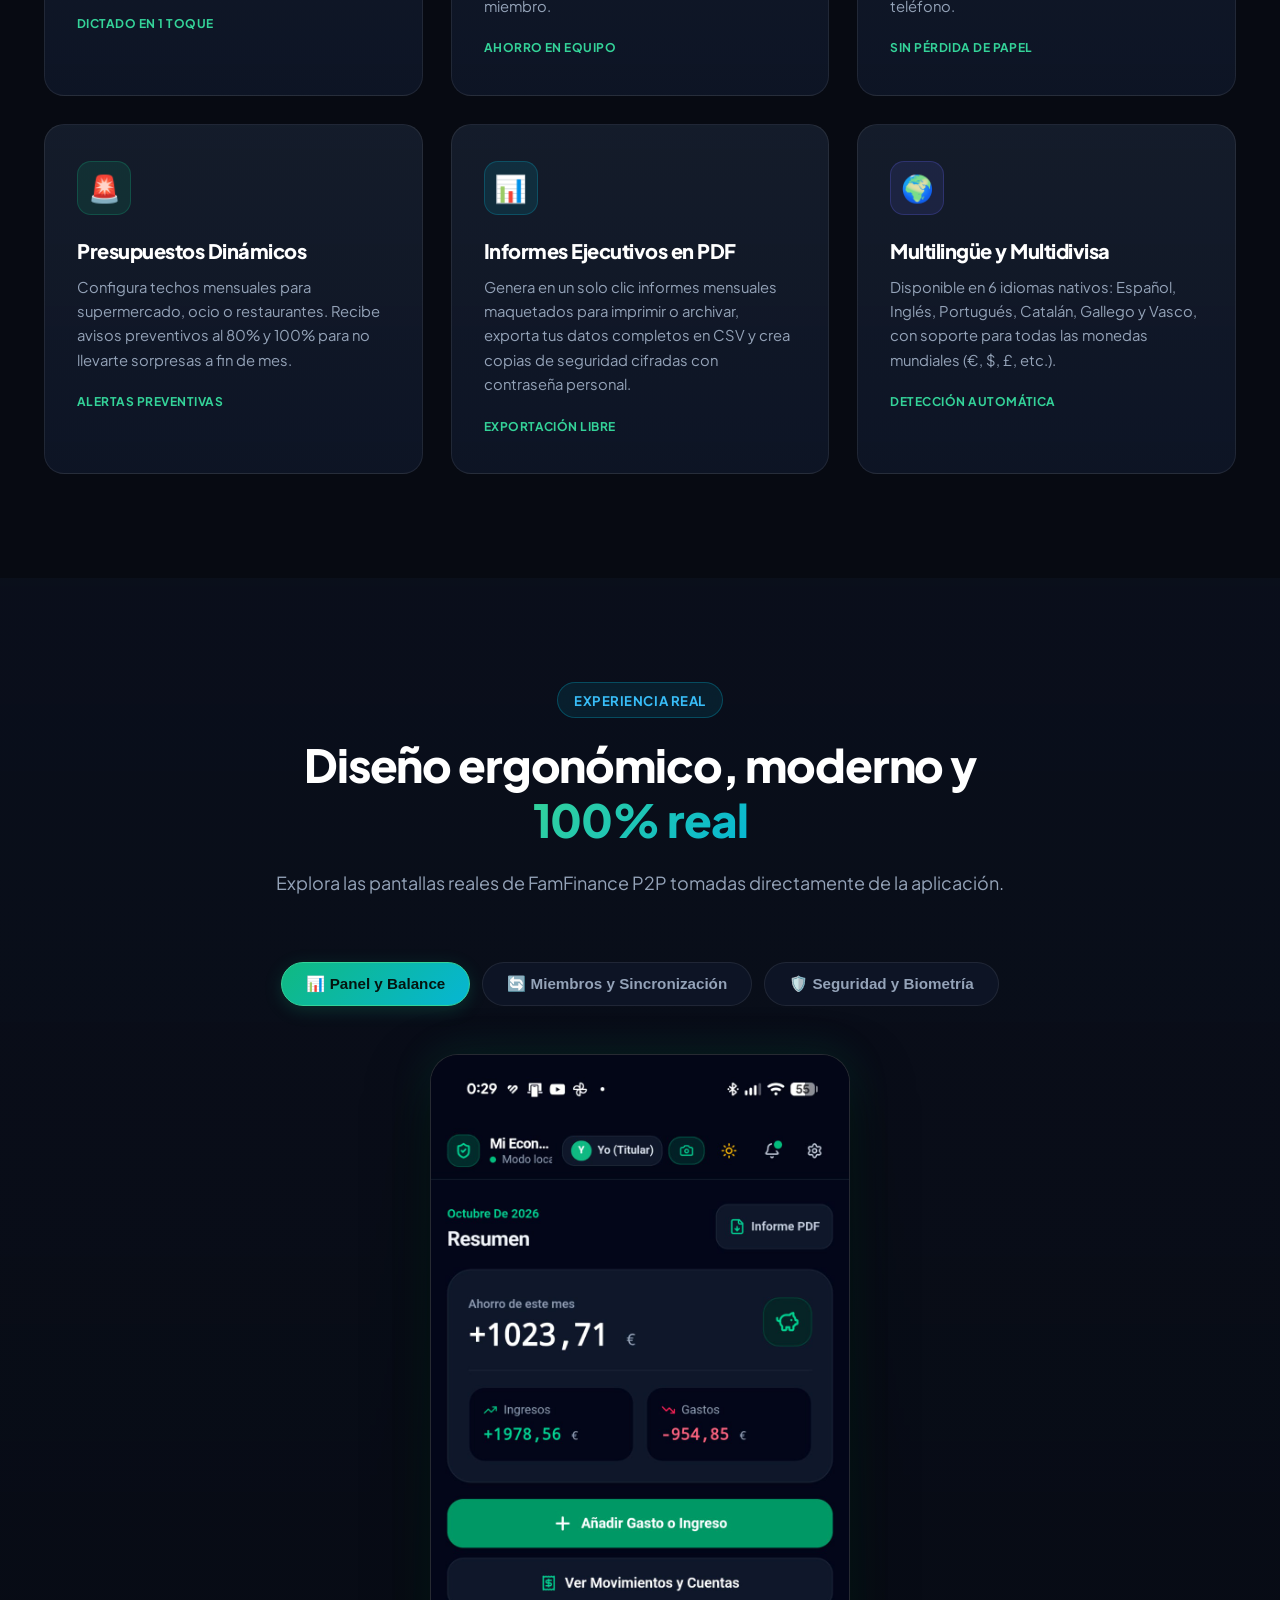
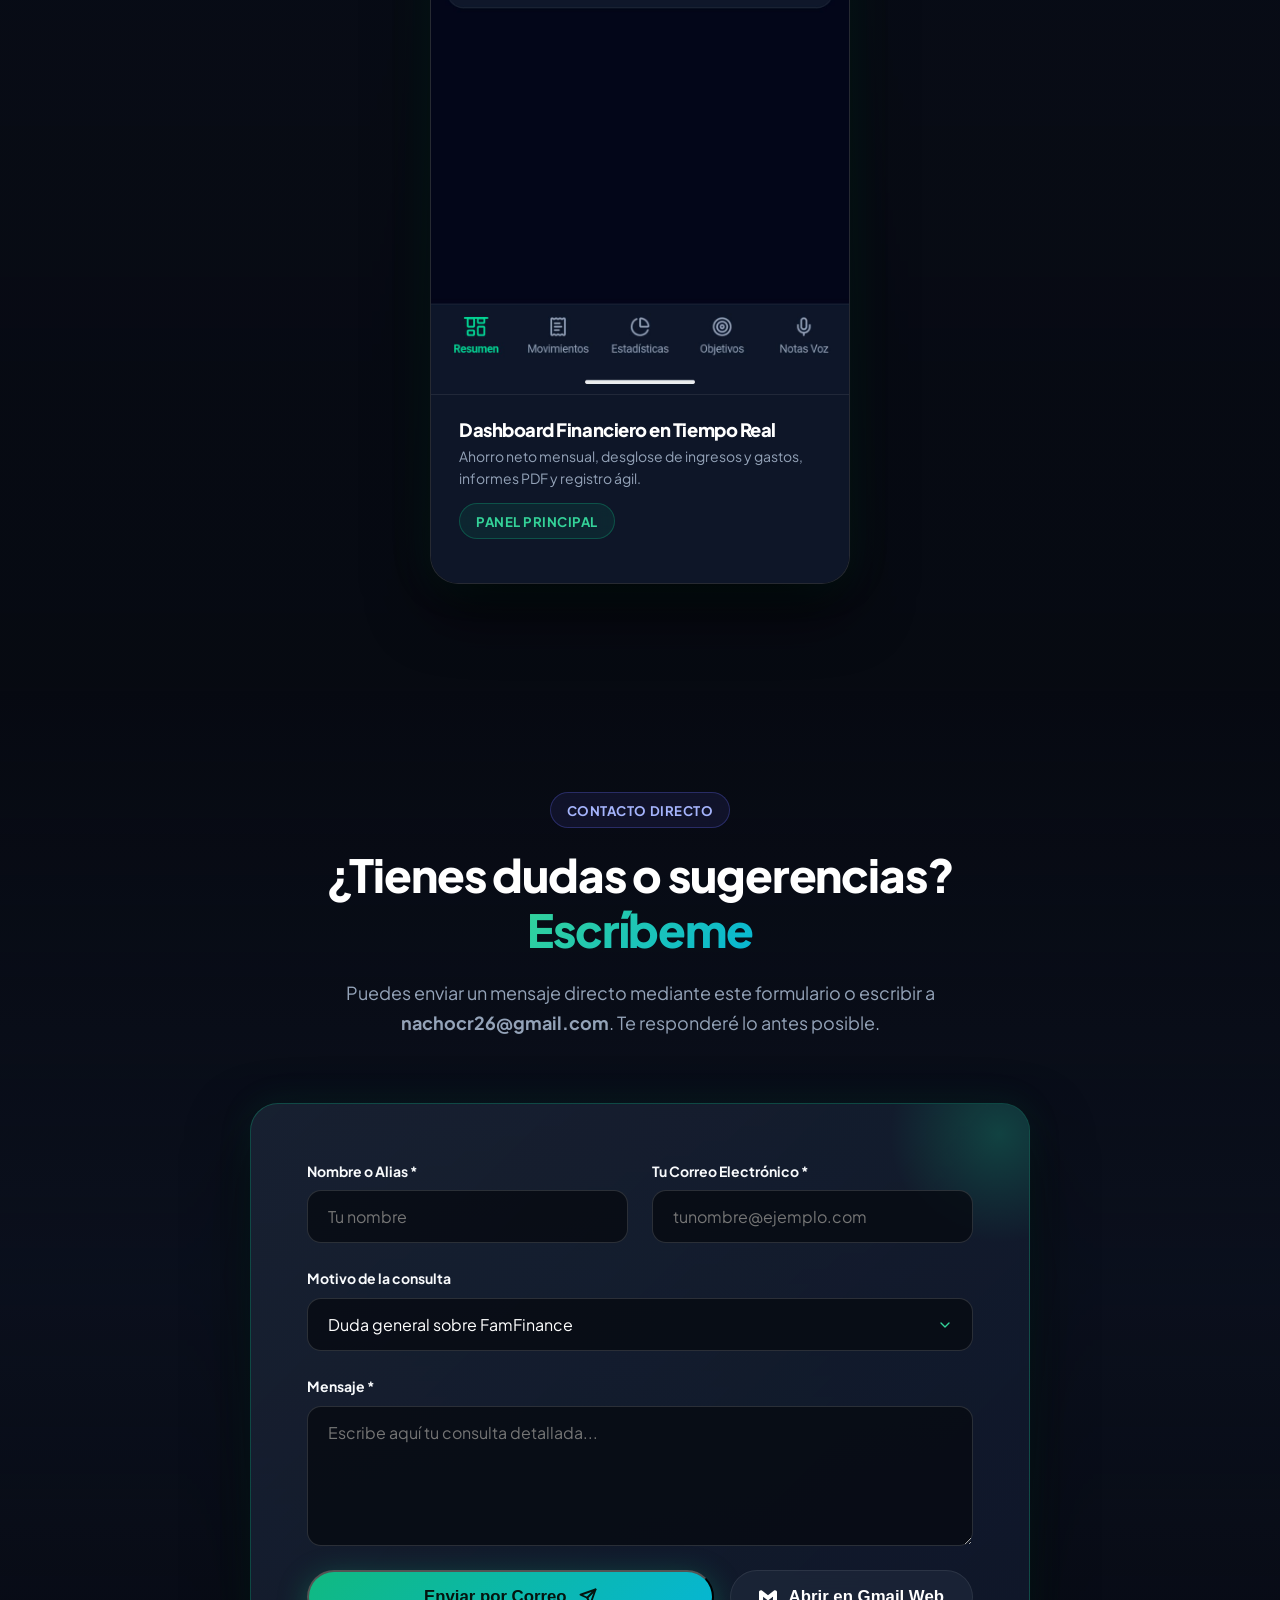
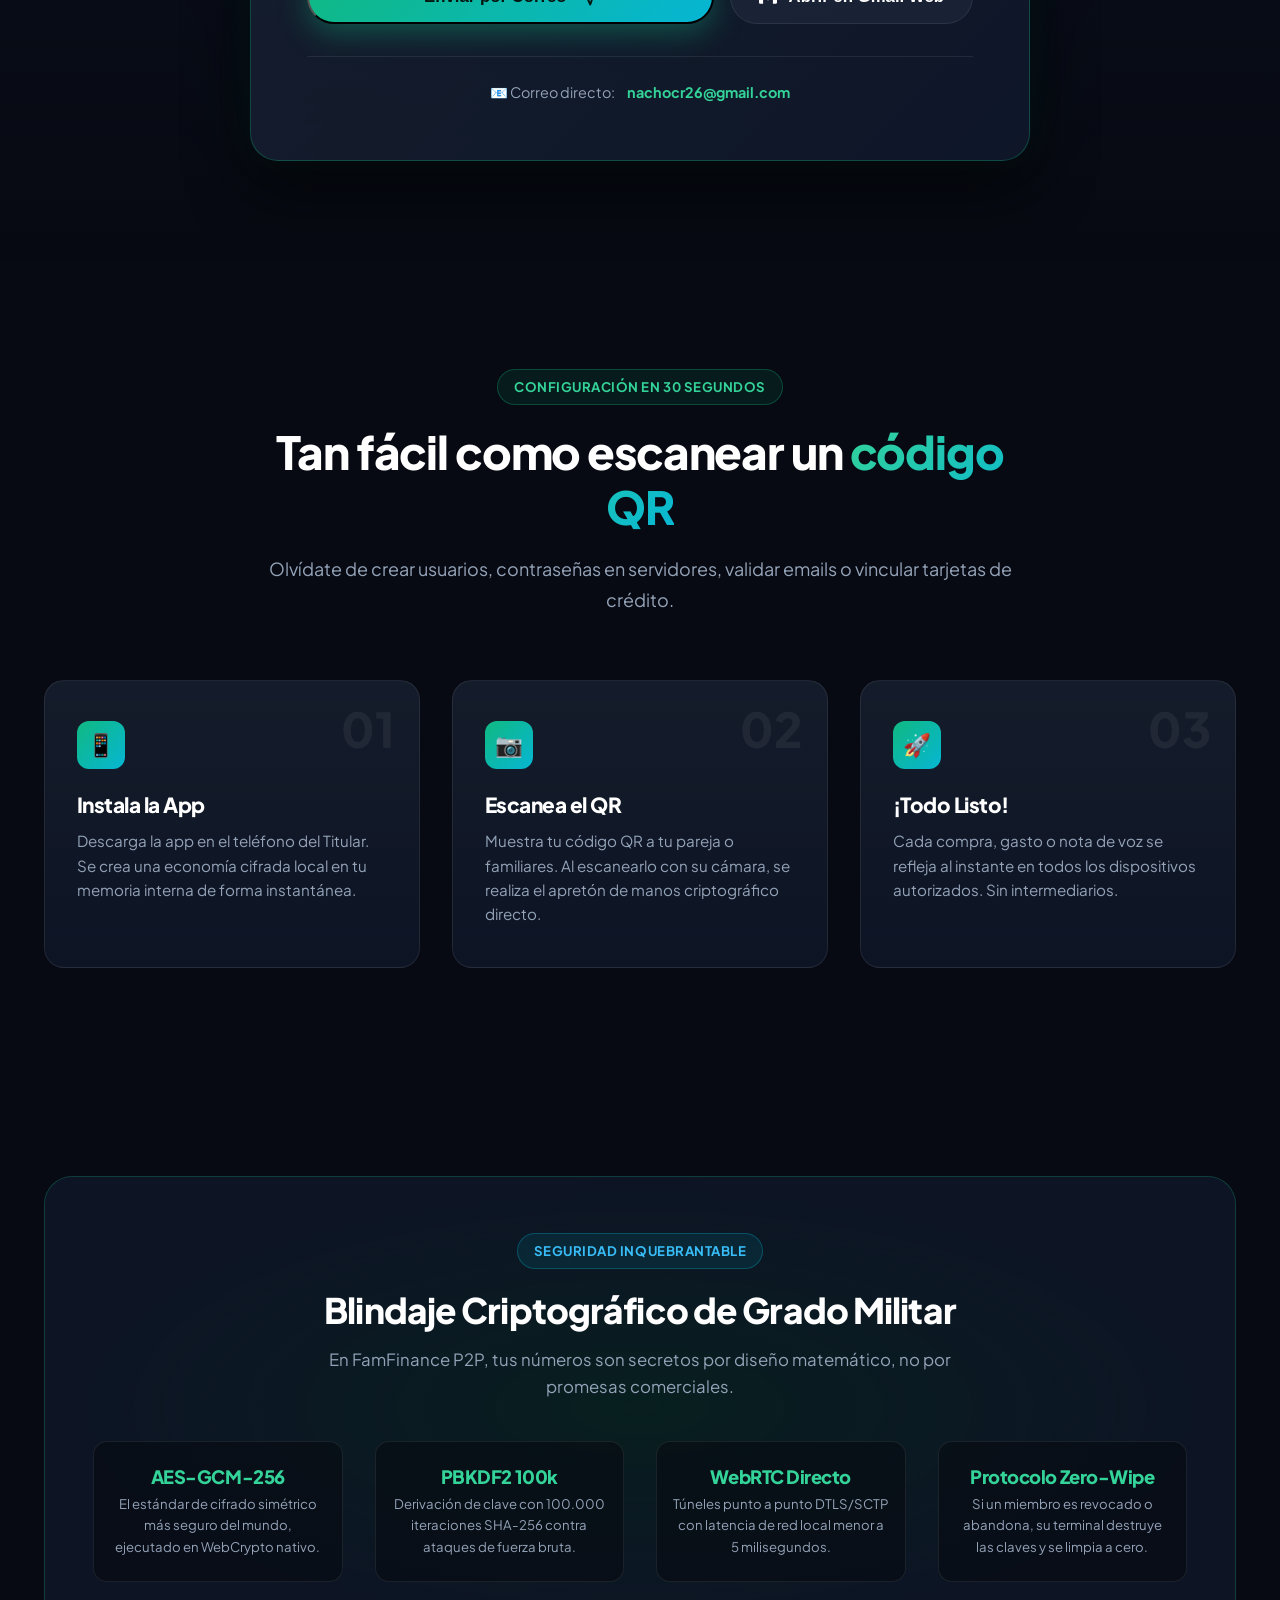
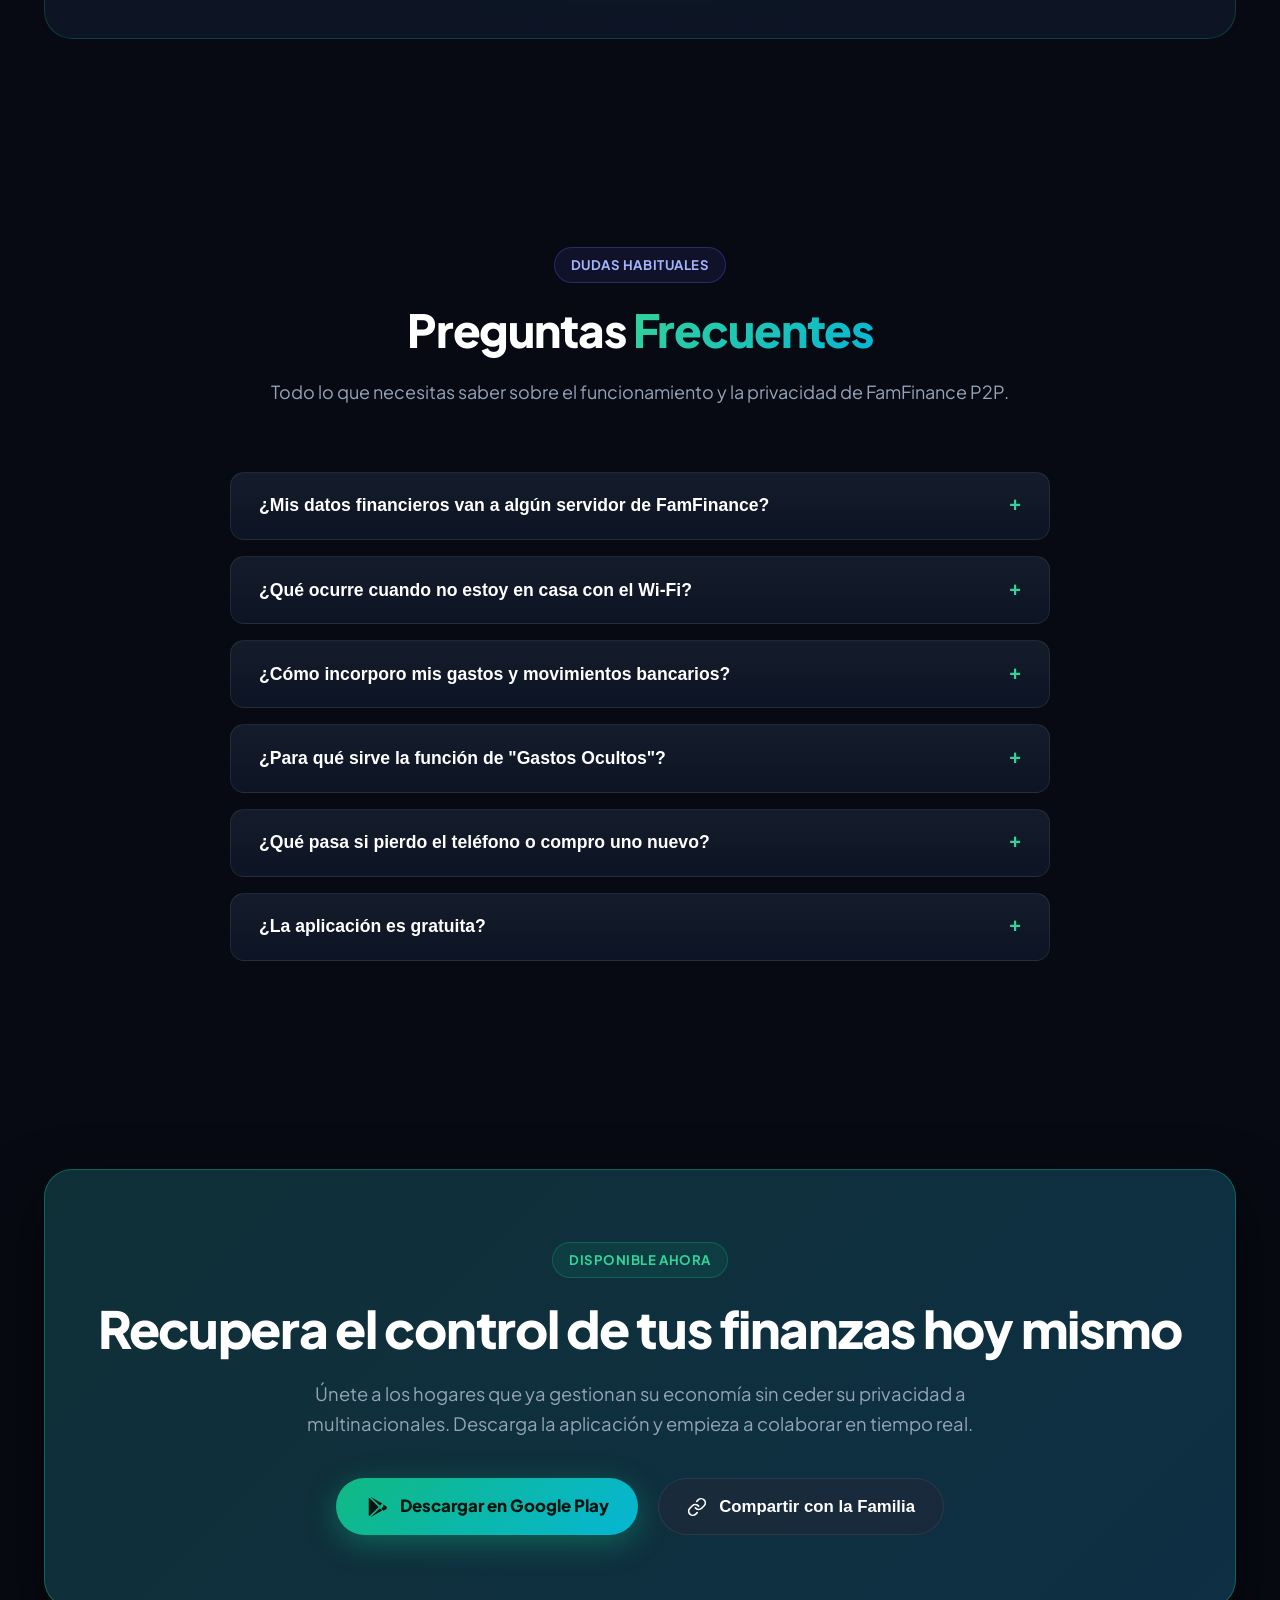
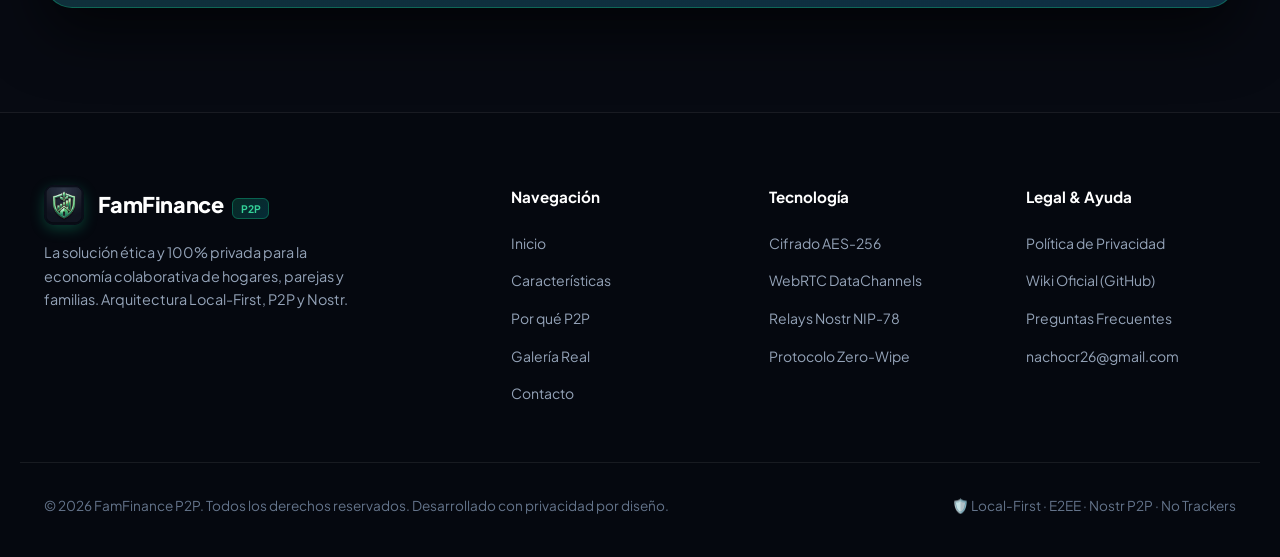
==== commit 55e0df4b: "fix(copy): reemplazar menciones de cero servidores por arquitectura Local-First y P2P descentralizad" ====
--- a/index.html
+++ b/index.html
@@ -3,11 +3,11 @@
 <head>
   <meta charset="UTF-8" />
   <meta name="viewport" content="width=device-width, initial-scale=1.0" />
-  <title>FamFinance P2P — Tu dinero, tu familia, tus reglas | Finanzas Privadas Zero-Server</title>
+  <title>FamFinance P2P — Tu dinero, tu familia, tus reglas | Finanzas Familiares 100% Privadas</title>
   
   <!-- SEO Meta Tags -->
   <meta name="description" content="FamFinance P2P es la primera app española de finanzas colaborativas en tiempo real 100% privada. Sin servidores centrales, con cifrado AES-256 de extremo a extremo, sincronización por Wi-Fi y Nostr, notas de voz inteligentes e importación de extractos bancarios." />
-  <meta name="keywords" content="finanzas familiares, app gastos compartidos, finanzas privadas, p2p, zero-server, cifrado aes-256, control de gastos parejas, importacion extractos bancarios, finanzas sin nube" />
+  <meta name="keywords" content="finanzas familiares, app gastos compartidos, finanzas privadas, p2p, local-first, nostr, cifrado aes-256, control de gastos parejas, importacion extractos bancarios, finanzas sin nube" />
   <meta name="author" content="FamFinance Team" />
   
   <!-- Open Graph / Facebook / WhatsApp -->
@@ -78,7 +78,7 @@
         <div class="hero-content">
           <div class="hero-pill">
             <span class="hero-pill-badge">Novedad</span>
-            <span>Arquitectura Local-First & Cero Servidores</span>
+            <span>Arquitectura Local-First & Privacidad P2P</span>
           </div>
 
           <h1 class="hero-title">
@@ -104,8 +104,8 @@
 
           <div class="hero-stats">
             <div class="stat-item">
-              <h4>0 €</h4>
-              <p>Servidores en la nube</p>
+              <h4>0</h4>
+              <p>Bases de datos en la nube</p>
             </div>
             <div class="stat-item">
               <h4>AES-256</h4>
@@ -195,12 +195,12 @@
           <div class="compare-card success">
             <span class="compare-badge">FamFinance P2P</span>
             <h3 class="compare-title">Soberanía y secreto financiero total</h3>
-            <p class="compare-desc">Arquitectura Zero-Server: el dinero es tuyo y la privacidad también.</p>
+            <p class="compare-desc">Arquitectura Local-First y P2P: el dinero es tuyo y la privacidad también.</p>
 
             <ul class="compare-list">
               <li>
                 <span class="icon-check">✓</span>
-                <span><strong>Cero servidores corporativos:</strong> La información solo existe físicamente en los teléfonos de tu familia.</span>
+                <span><strong>Sin bases de datos en la nube:</strong> La información reside en los teléfonos de tu familia. Los relays de Nostr solo retransmiten paquetes cifrados.</span>
               </li>
               <li>
                 <span class="icon-check">✓</span>
@@ -624,7 +624,7 @@
           <span>FamFinance <span class="brand-badge">P2P</span></span>
         </a>
         <p>
-          La solución ética y 100% privada para la economía colaborativa de hogares, parejas y familias. Arquitectura Local-First y Zero-Server.
+          La solución ética y 100% privada para la economía colaborativa de hogares, parejas y familias. Arquitectura Local-First, P2P y Nostr.
         </p>
       </div>
 
@@ -662,7 +662,7 @@
 
     <div class="container footer-bottom">
       <p>&copy; 2026 FamFinance P2P. Todos los derechos reservados. Desarrollado con privacidad por diseño.</p>
-      <p>🛡️ Zero-Server · E2EE · No Trackers</p>
+      <p>🛡️ Local-First · E2EE · Nostr P2P · No Trackers</p>
     </div>
   </footer>
 
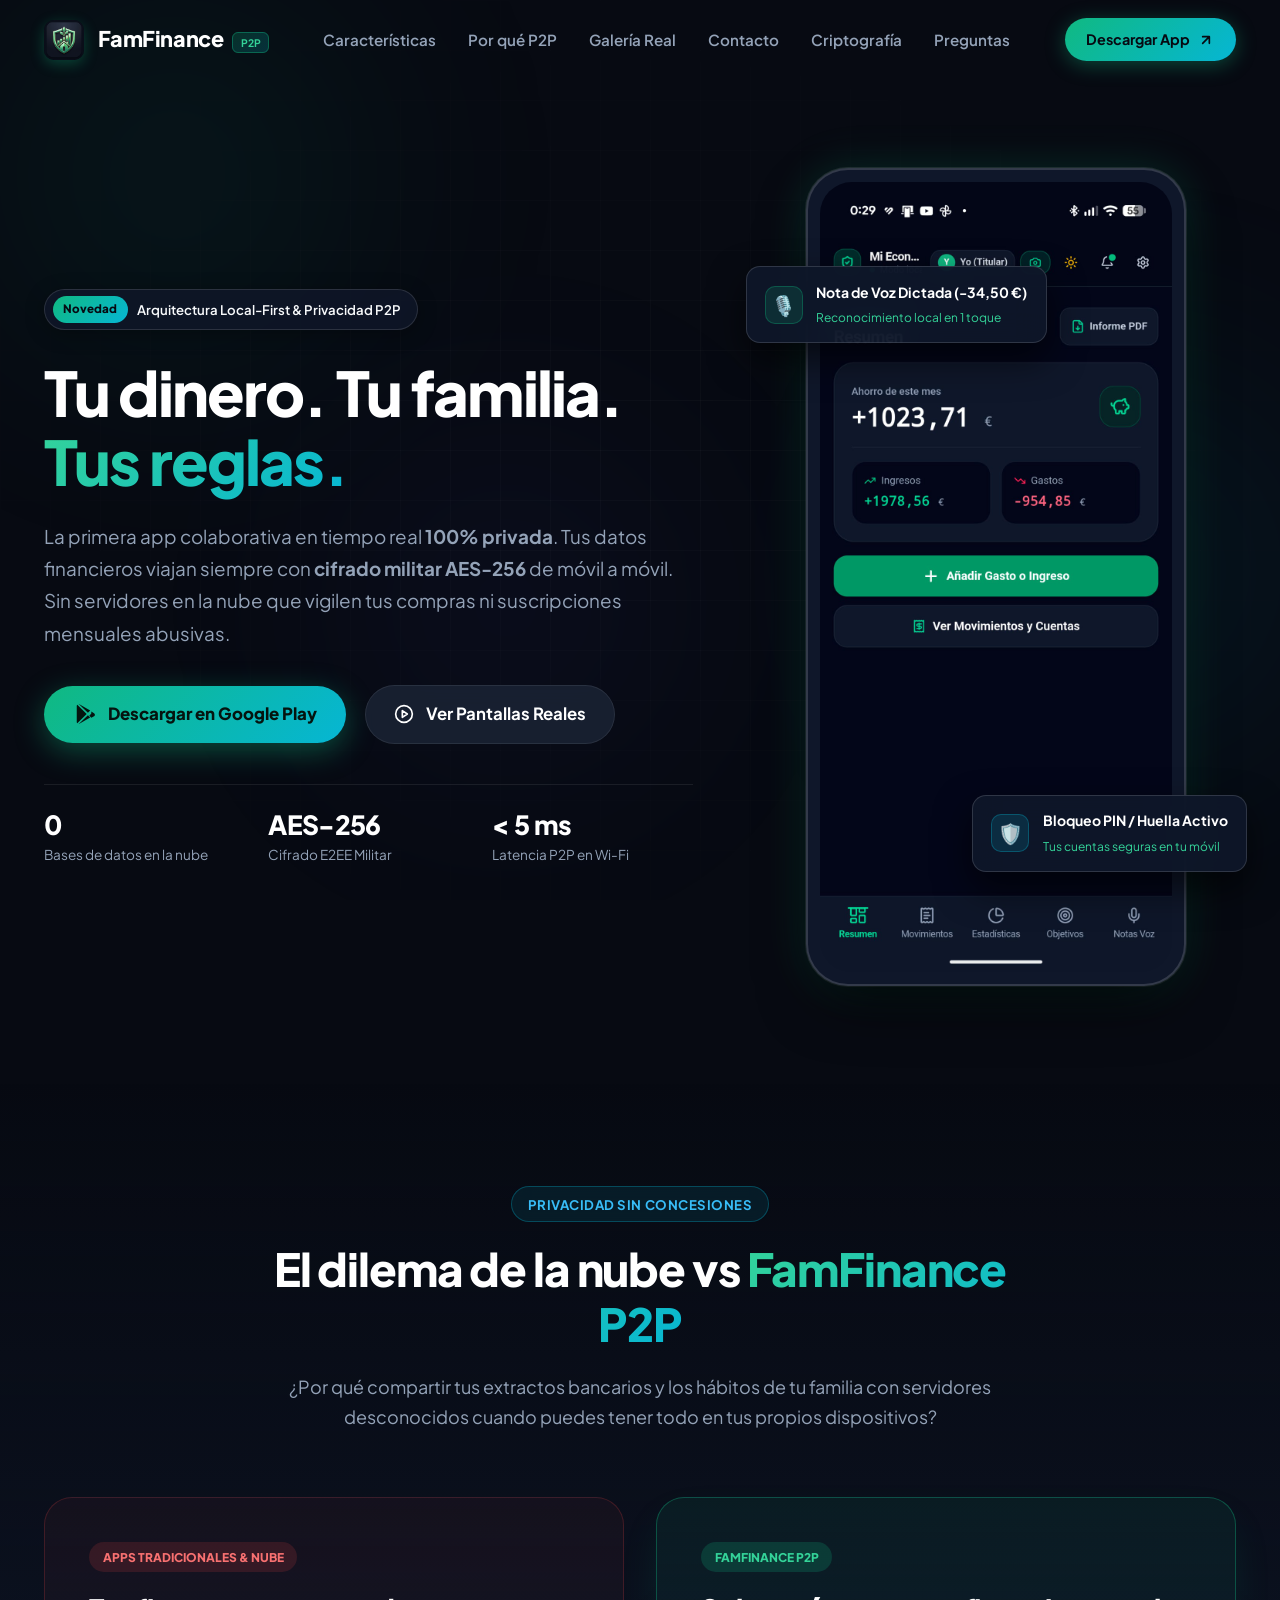
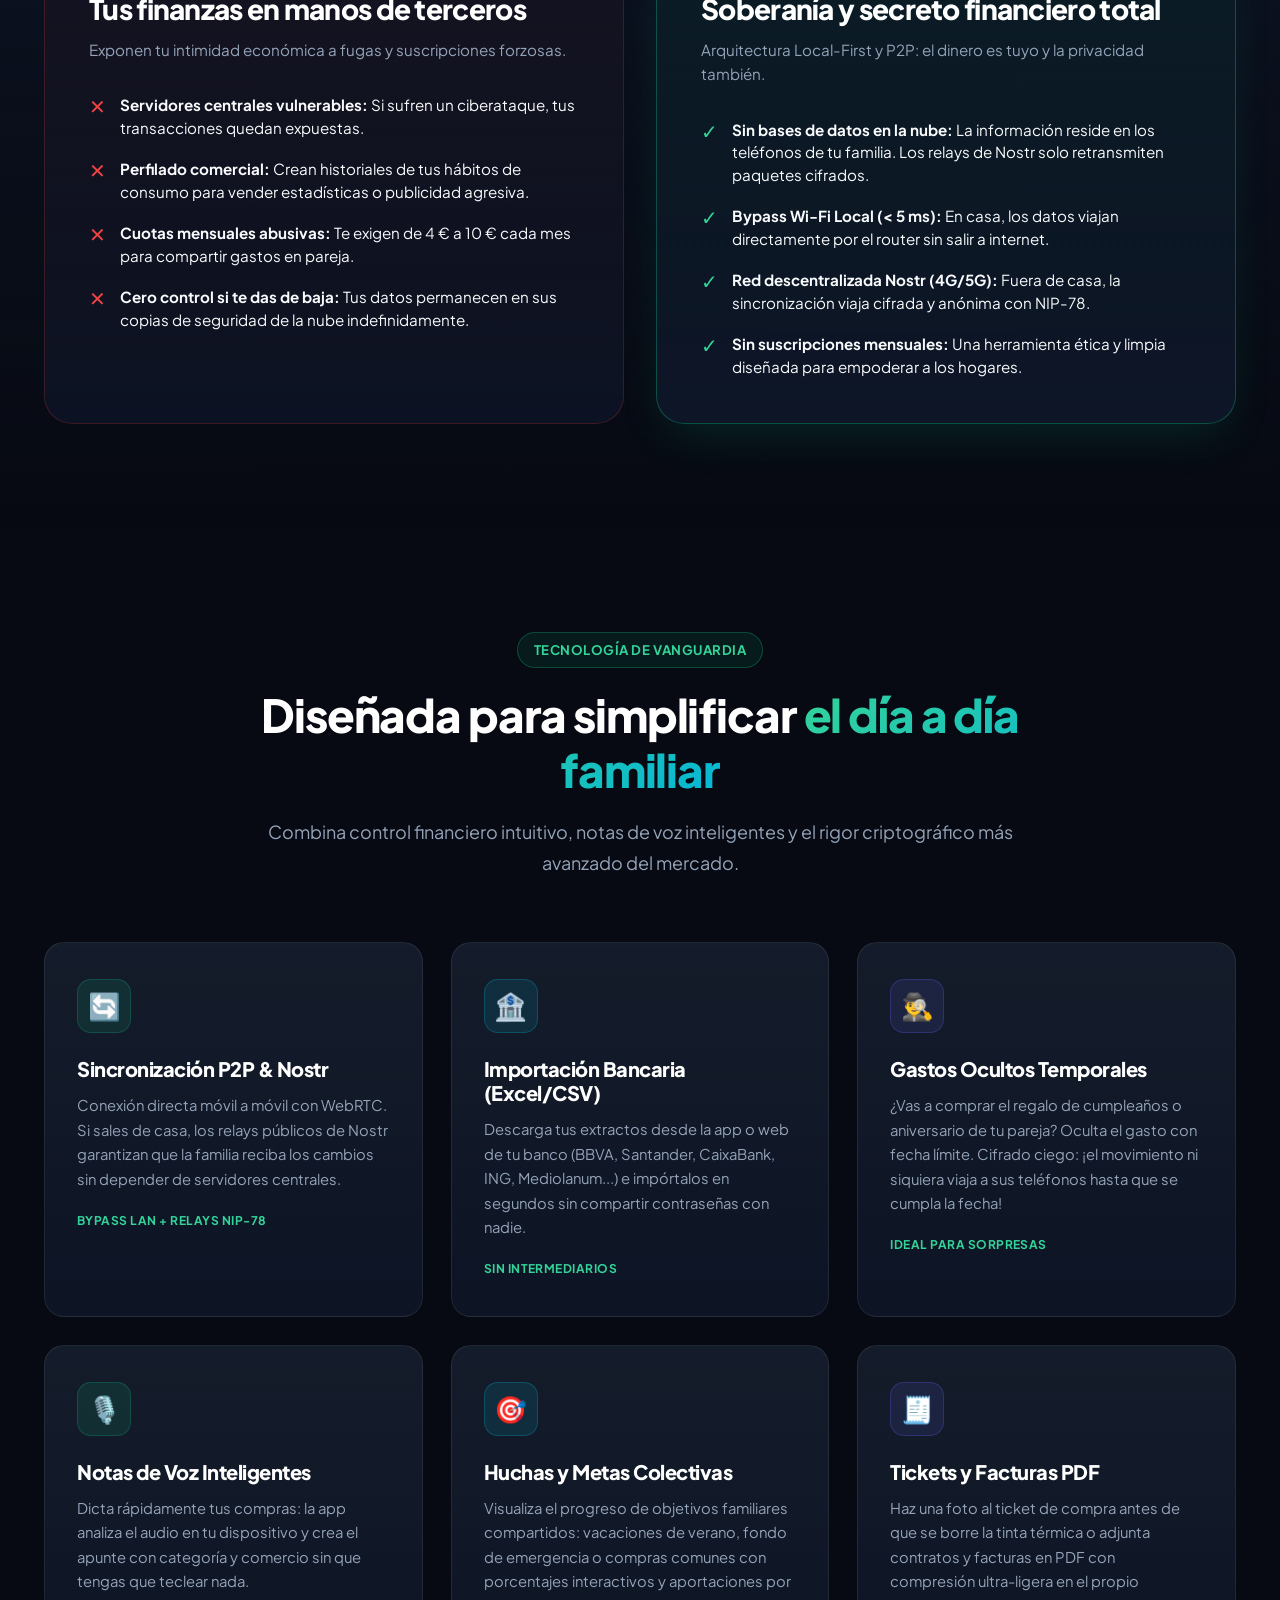
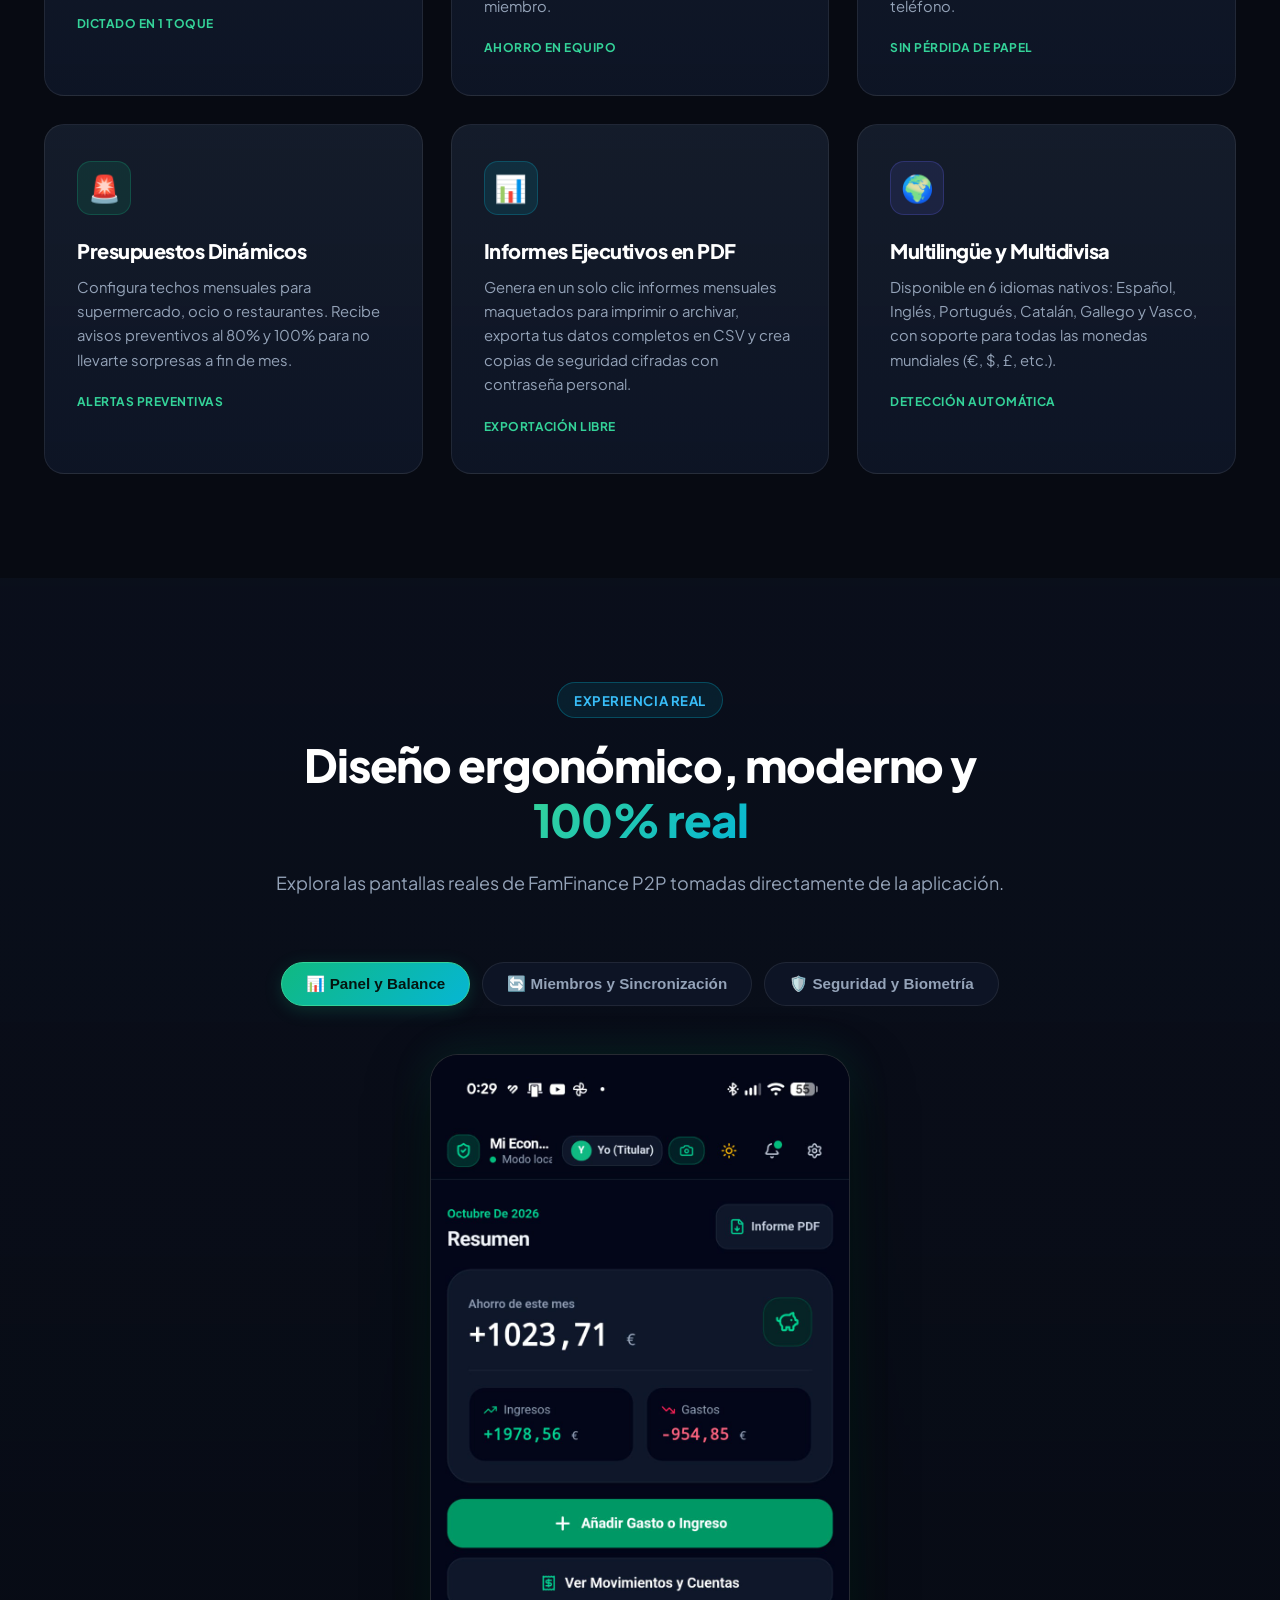
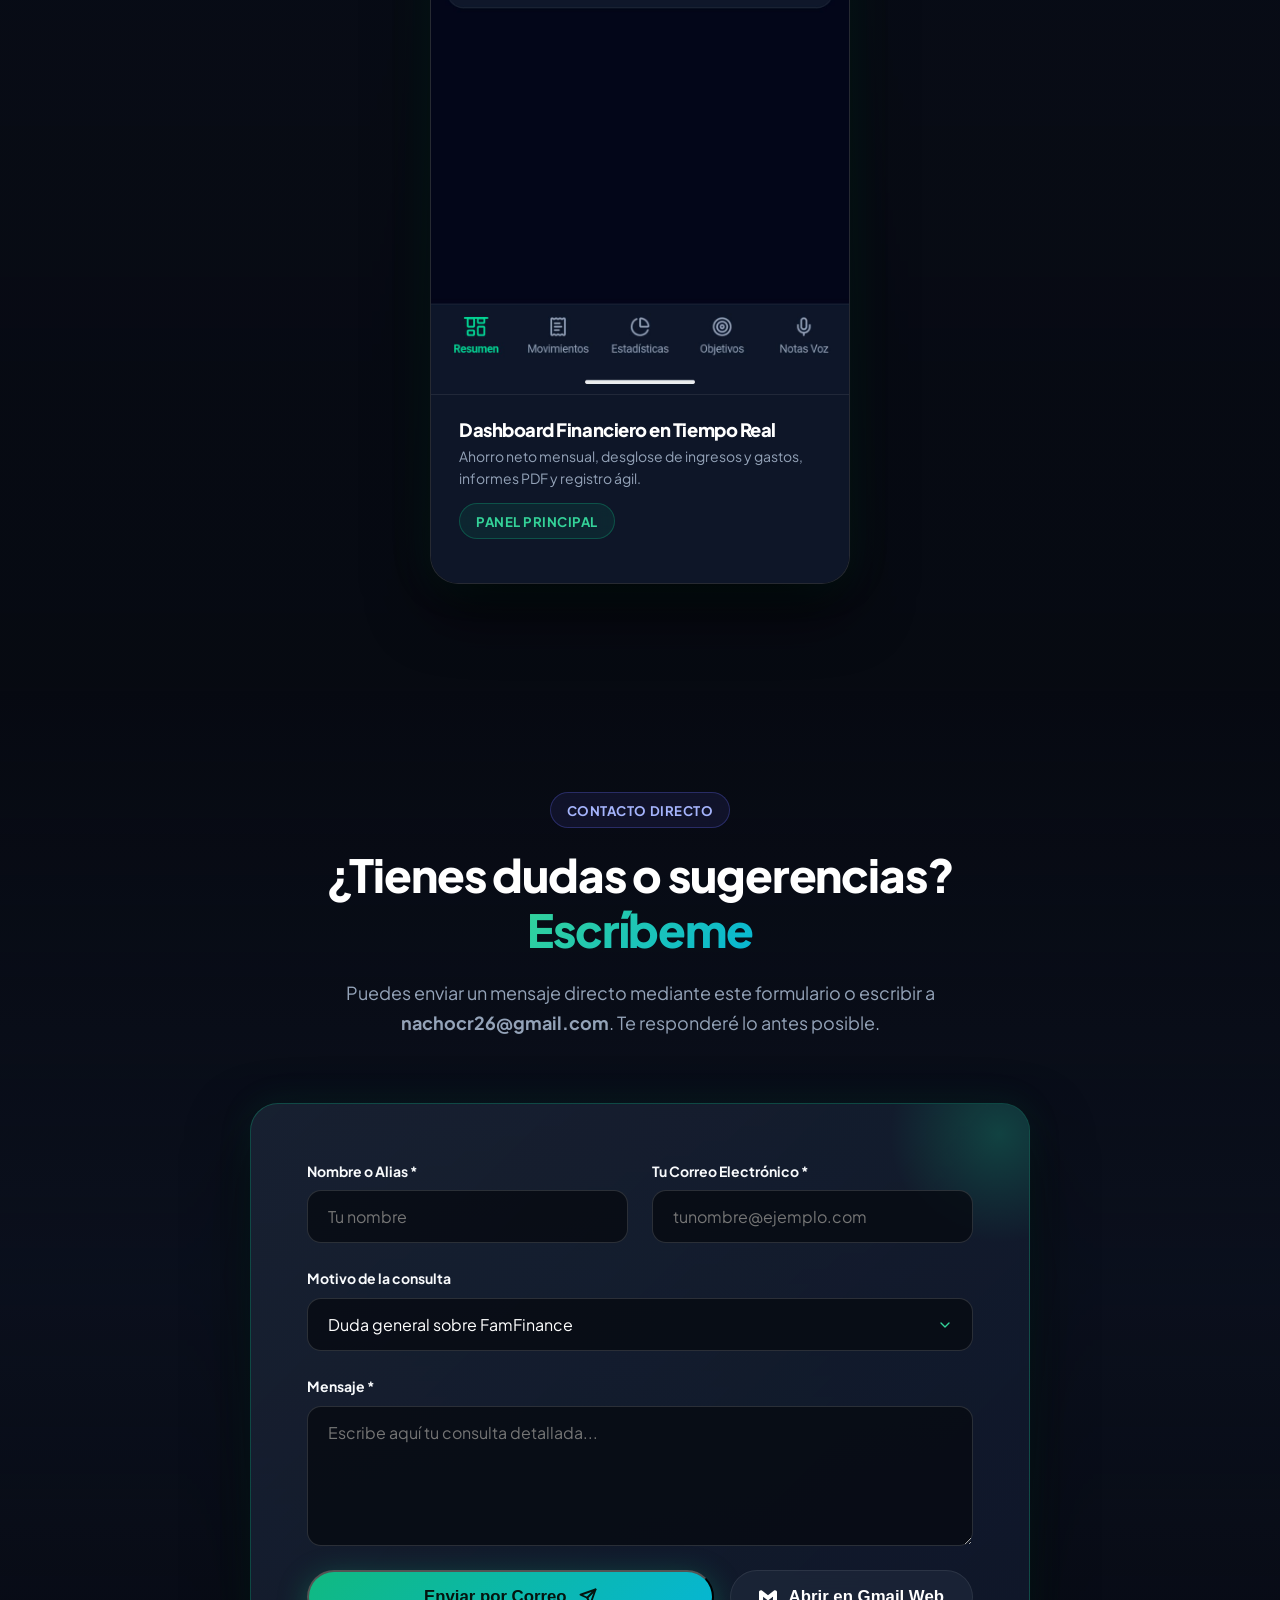
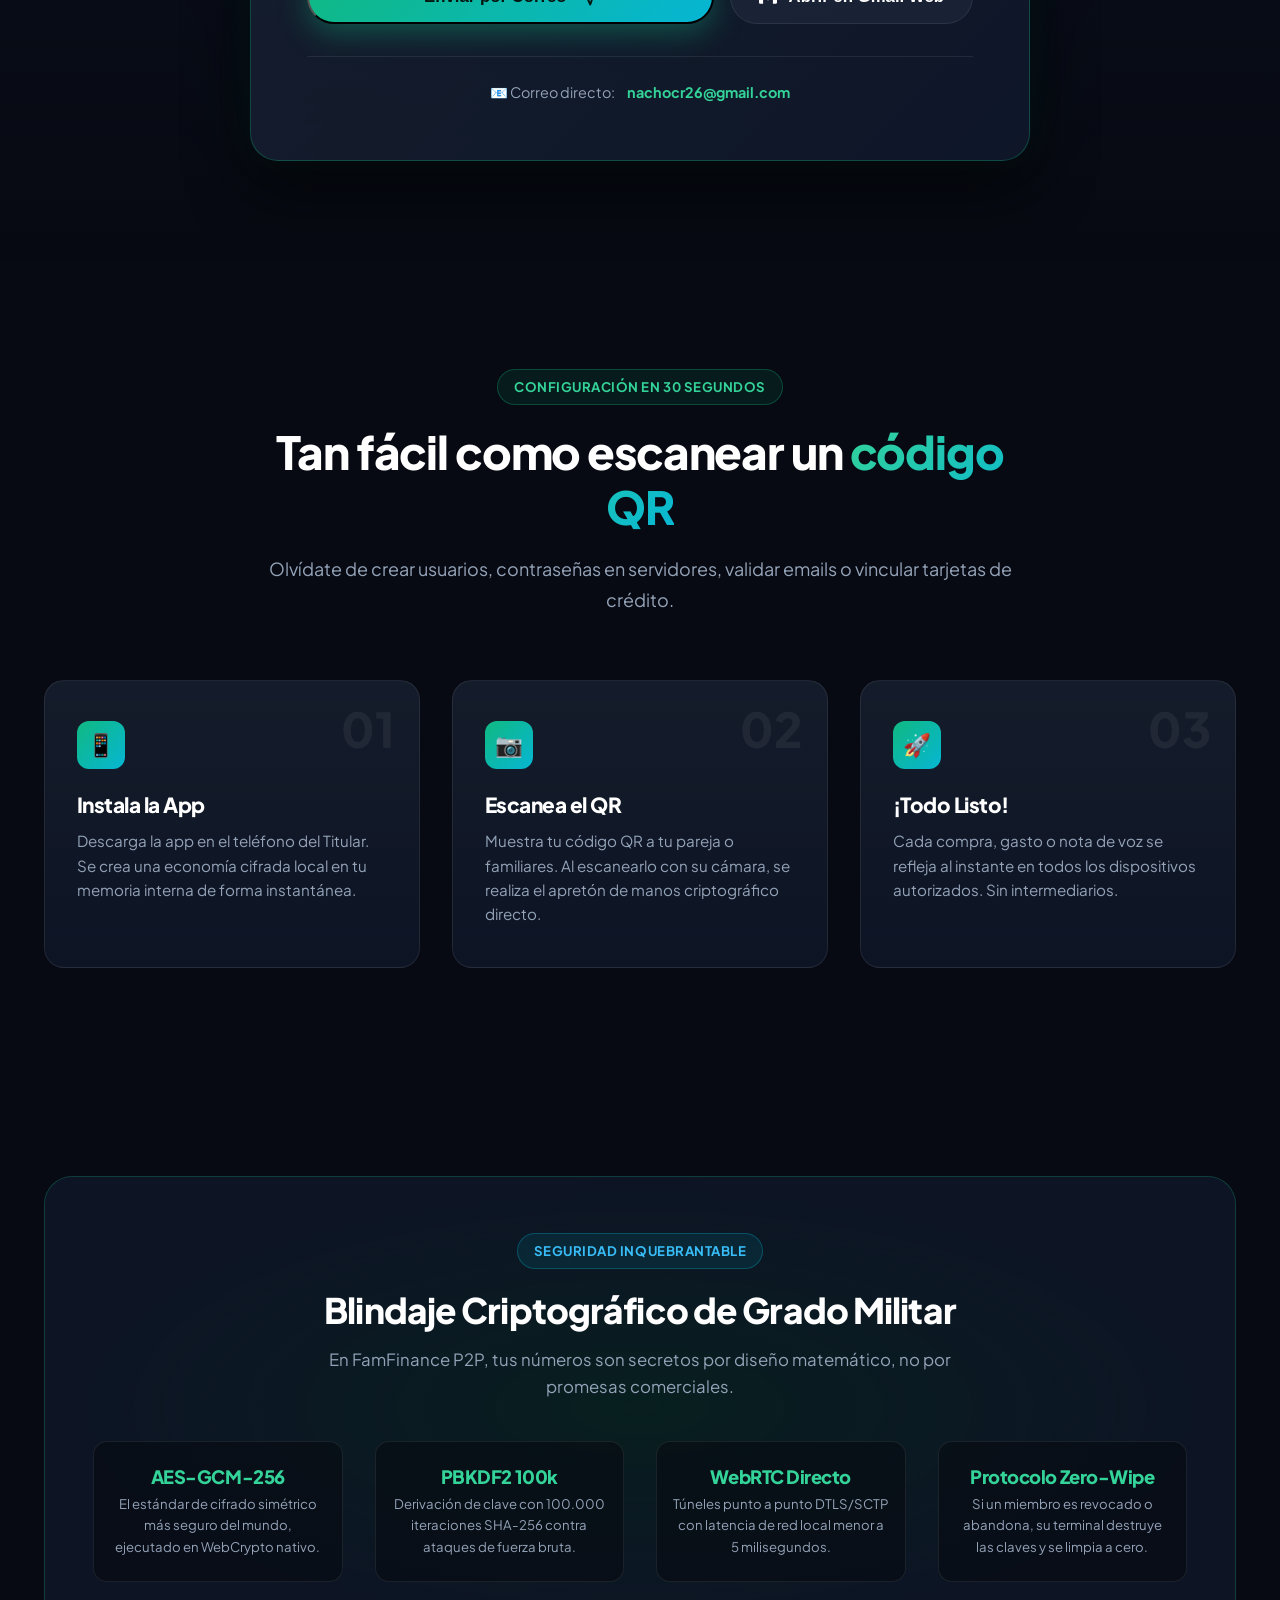
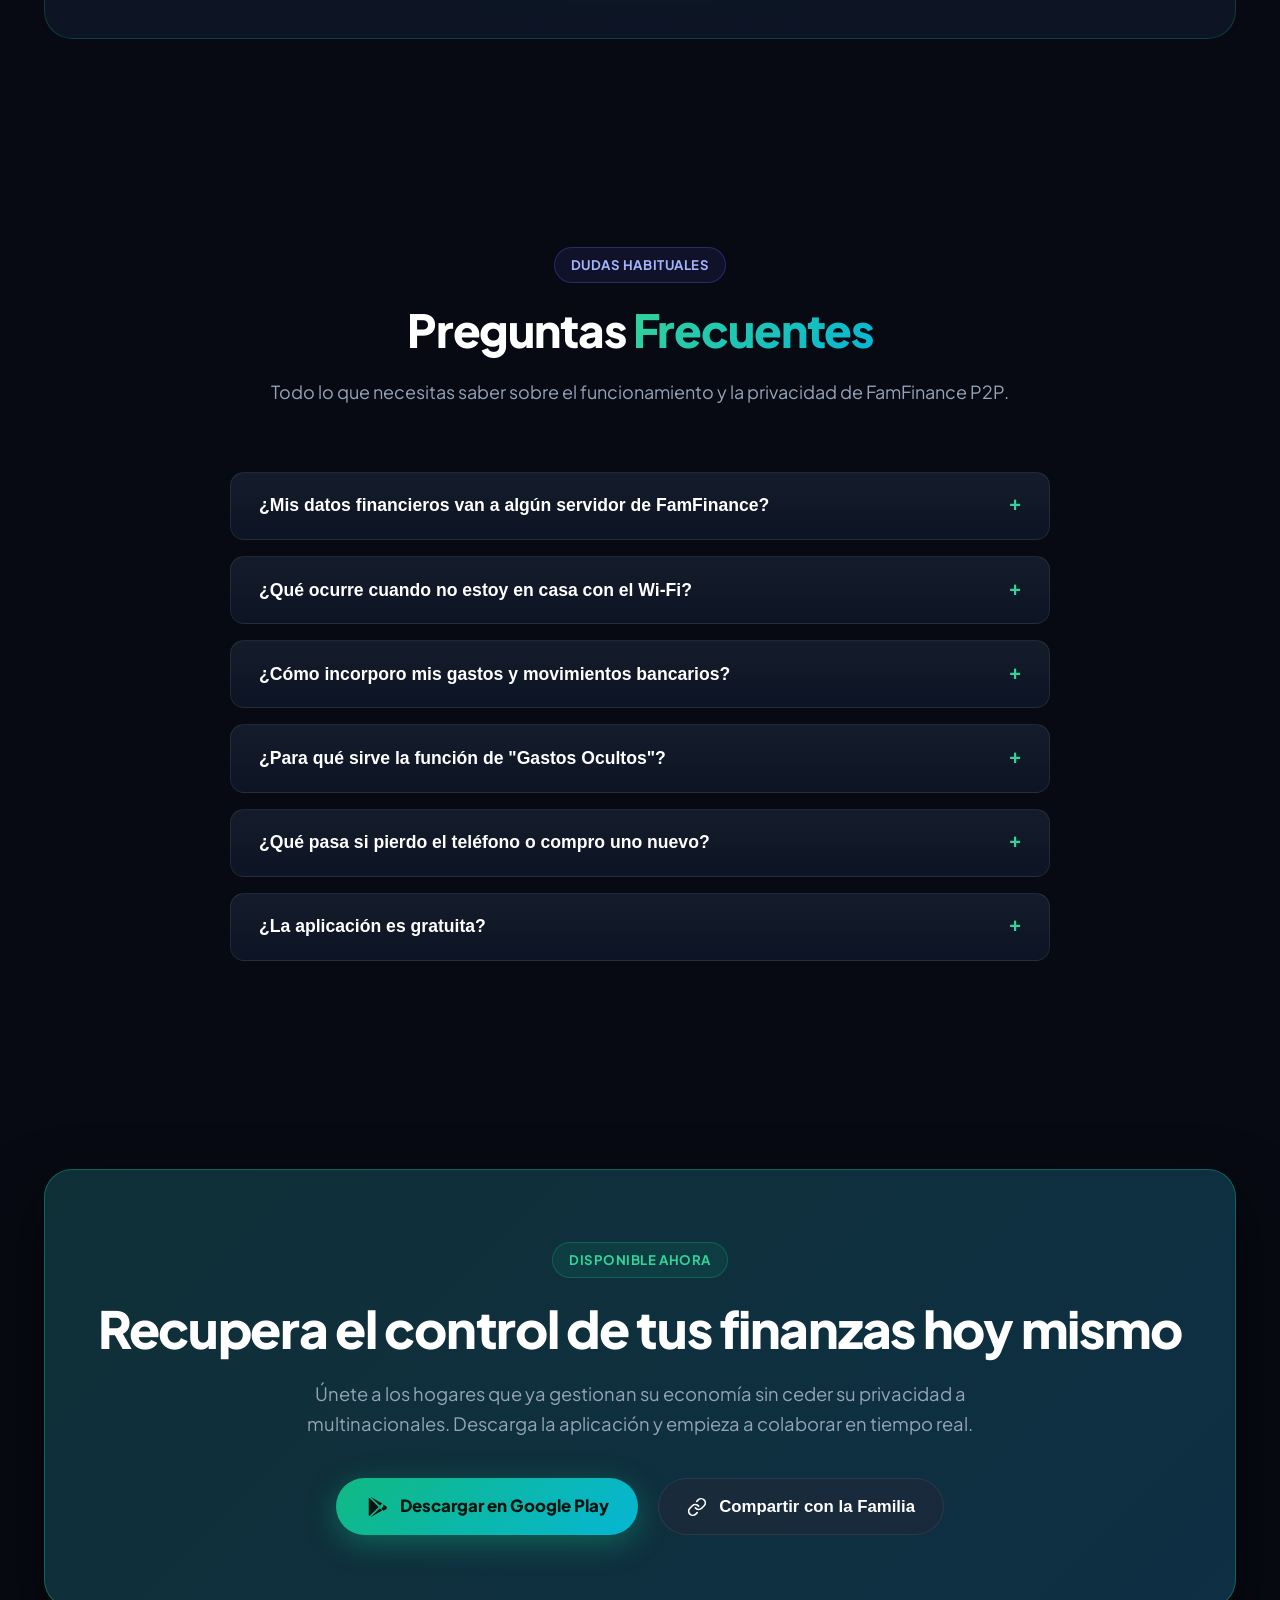
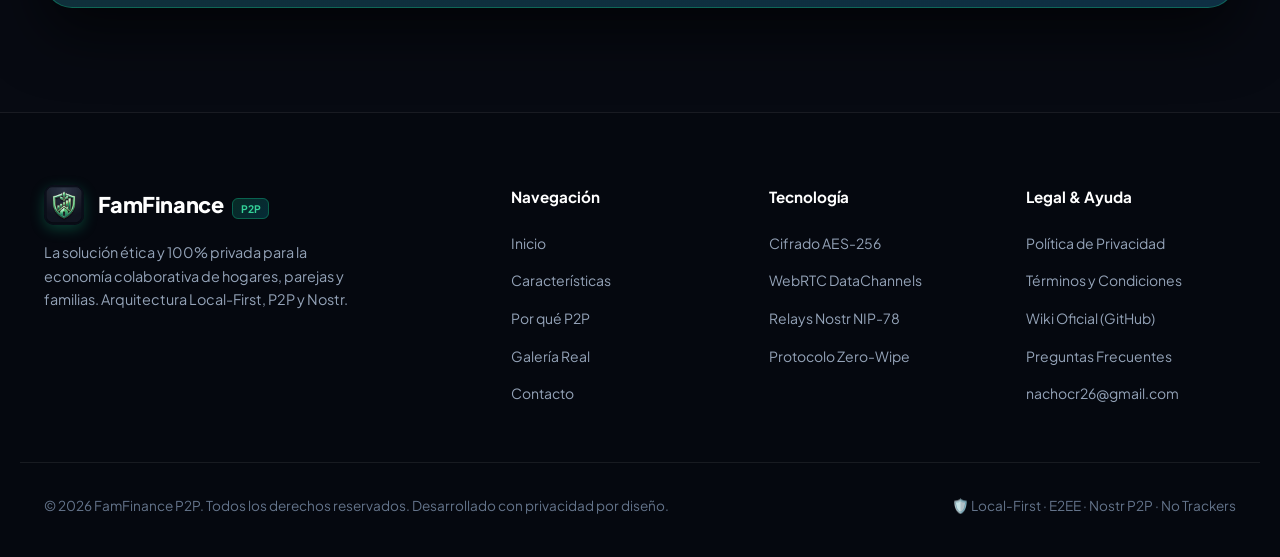
==== commit 8aba5648: "feat(legal): anadir pagina de terminos y condiciones y actualizar faq de precios y gratuidad" ====
--- a/index.html
+++ b/index.html
@@ -582,7 +582,20 @@
               <span class="faq-icon">+</span>
             </button>
             <div class="faq-answer">
-              <p>Sí, la aplicación es completamente funcional y gratuita con todas sus capacidades colaborativas. Para quienes deseen apoyar el desarrollo, existe una versión FamFinance Pro de pago único (sin cuotas mensuales recurrentes) que retira la discreta publicidad para toda la familia de por vida.</p>
+              <p><strong>Sí, FamFinance es de descarga y uso 100% gratuito</strong> con todas las funciones esenciales operativas: registro colaborativo de gastos e ingresos, presupuestos por categorías, importación de extractos bancarios en Excel/CSV y sincronización P2P descentralizada ilimitada (financiada mediante un discreto banner publicitario que no obstaculiza saldos ni botones).</p>
+              <p>Además, para disfrutar de la experiencia más completa:</p>
+              <ul>
+                <li><strong>Periodo de prueba de 90 días:</strong> Al instalar la aplicación, disfrutas de 90 días de prueba gratuita con todos los módulos y herramientas avanzadas activas al 100%, sin compromiso y <strong>sin necesidad de introducir ninguna tarjeta de crédito ni método de pago</strong>.</li>
+                <li><strong>Sin cuotas mensuales ni suscripciones recurrentes:</strong> En FamFinance <strong>no existen pagos periódicos obligatorios</strong>. Todas las opciones son de <strong>compra única de por vida (Lifetime)</strong> gestionadas de forma 100% segura mediante Google Play (los precios vigentes pueden consultarse directamente en la ficha y pasarela de Google Play):
+                  <ul>
+                    <li><strong>FamFinance Sin Anuncios (Lifetime):</strong> Elimina permanentemente toda la publicidad para ti y para todo tu grupo familiar.</li>
+                    <li><strong>Pack Todo Incluido (Lifetime):</strong> Desbloquea todos los módulos avanzados actuales y futuros (transacciones periódicas, dictado de gastos por voz con IA, adjuntos de tiques/facturas en PDF o foto, widgets de inicio, etc.) y elimina la publicidad para siempre.</li>
+                    <li><strong>Módulos individuales a la carta:</strong> Para quien únicamente desee una funcionalidad puntual.</li>
+                  </ul>
+                </li>
+                <li><strong>Beneficio Familiar Compartido (1 compra para toda la familia):</strong> Si el Titular de la familia adquiere el Pack o la versión sin anuncios, la licencia se transmite criptográficamente a todos los miembros del hogar <strong>sin coste adicional</strong>.</li>
+                <li><strong>Tus datos siempre a salvo:</strong> Al finalizar los 90 días de prueba o si decides no adquirir ningún módulo, <strong>jamás perderás tus datos ni tus transacciones</strong>. Podrás seguir gestionando tu economía familiar con la versión gratuita estándar de por vida.</li>
+              </ul>
             </div>
           </div>
         </div>
@@ -653,6 +666,7 @@
         <h5>Legal & Ayuda</h5>
         <ul class="footer-links">
           <li><a href="politica-privacidad.html">Política de Privacidad</a></li>
+          <li><a href="terminos-condiciones.html">Términos y Condiciones</a></li>
           <li><a href="https://github.com/nachocr26/Politica_privacidad/wiki/Politica-privacidad.html" target="_blank" rel="noopener noreferrer">Wiki Oficial (GitHub)</a></li>
           <li><a href="#faq">Preguntas Frecuentes</a></li>
           <li><a href="mailto:nachocr26@gmail.com">nachocr26@gmail.com</a></li>
